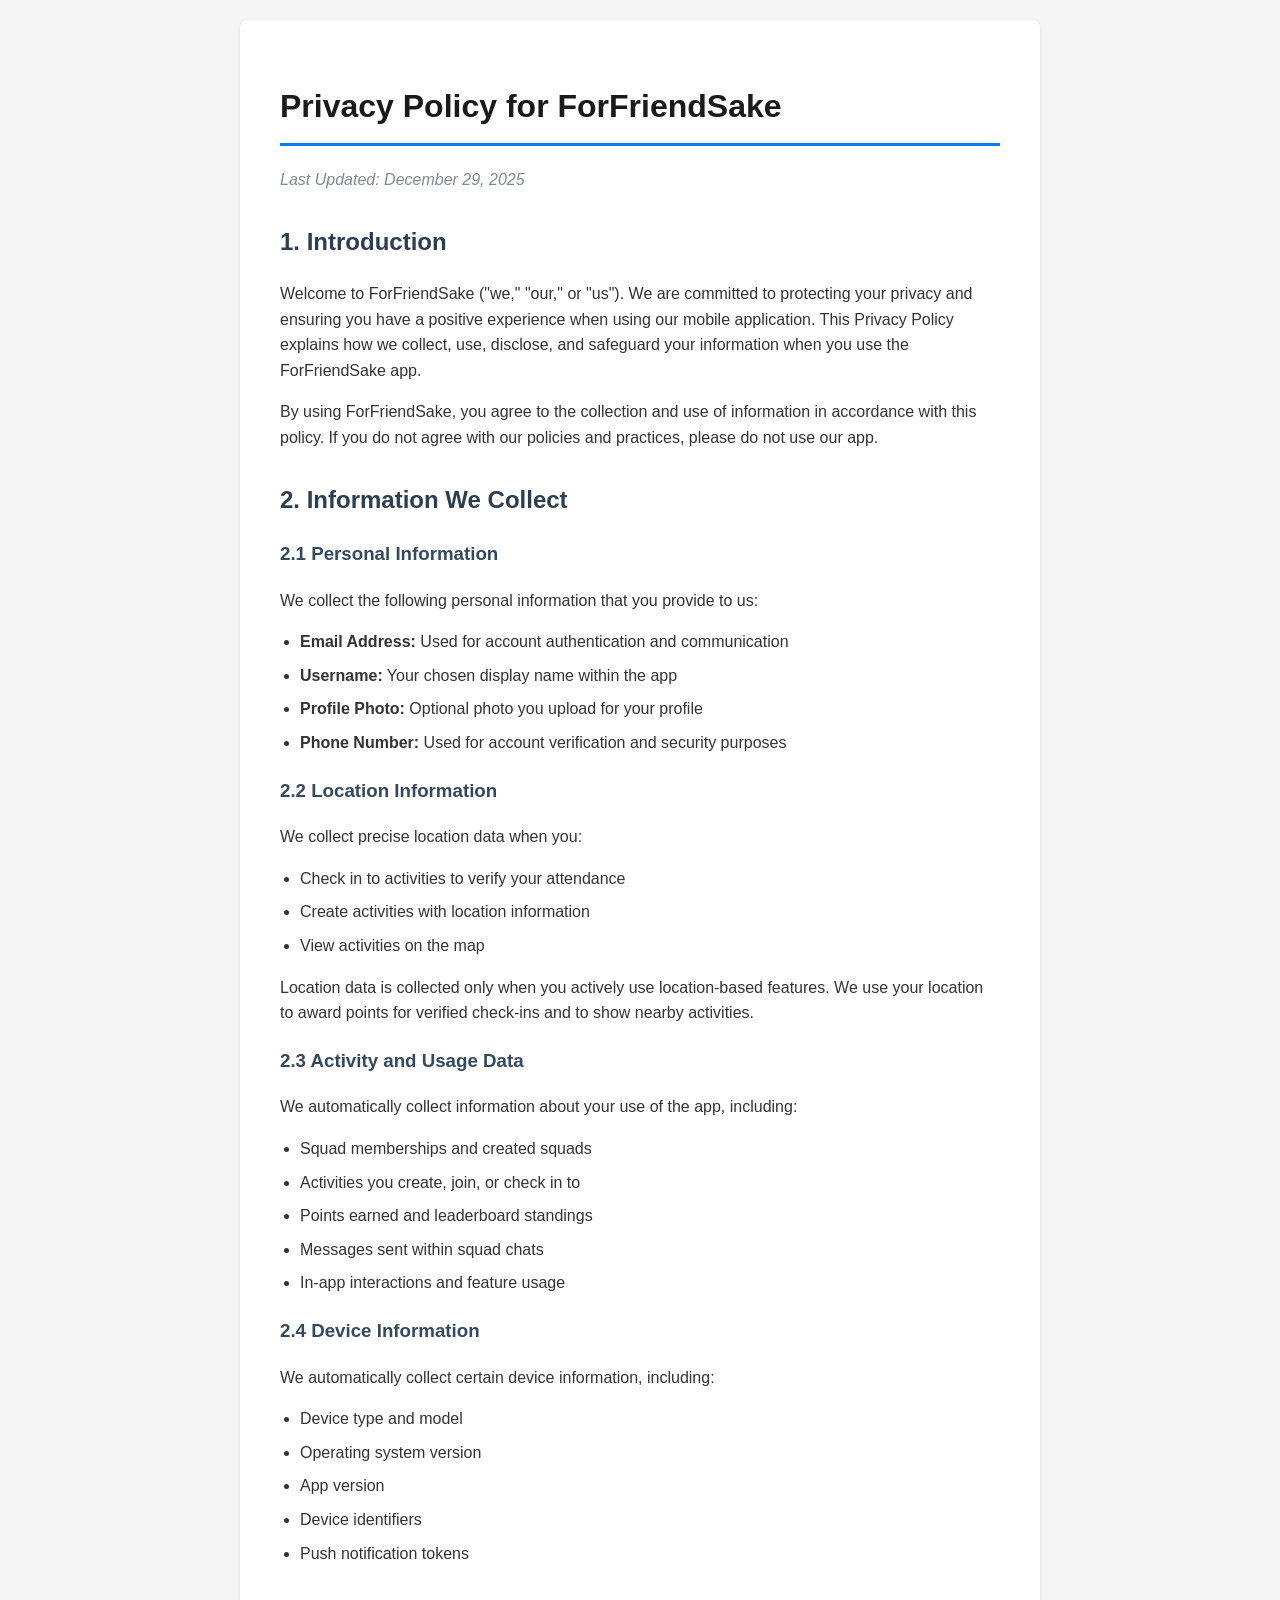
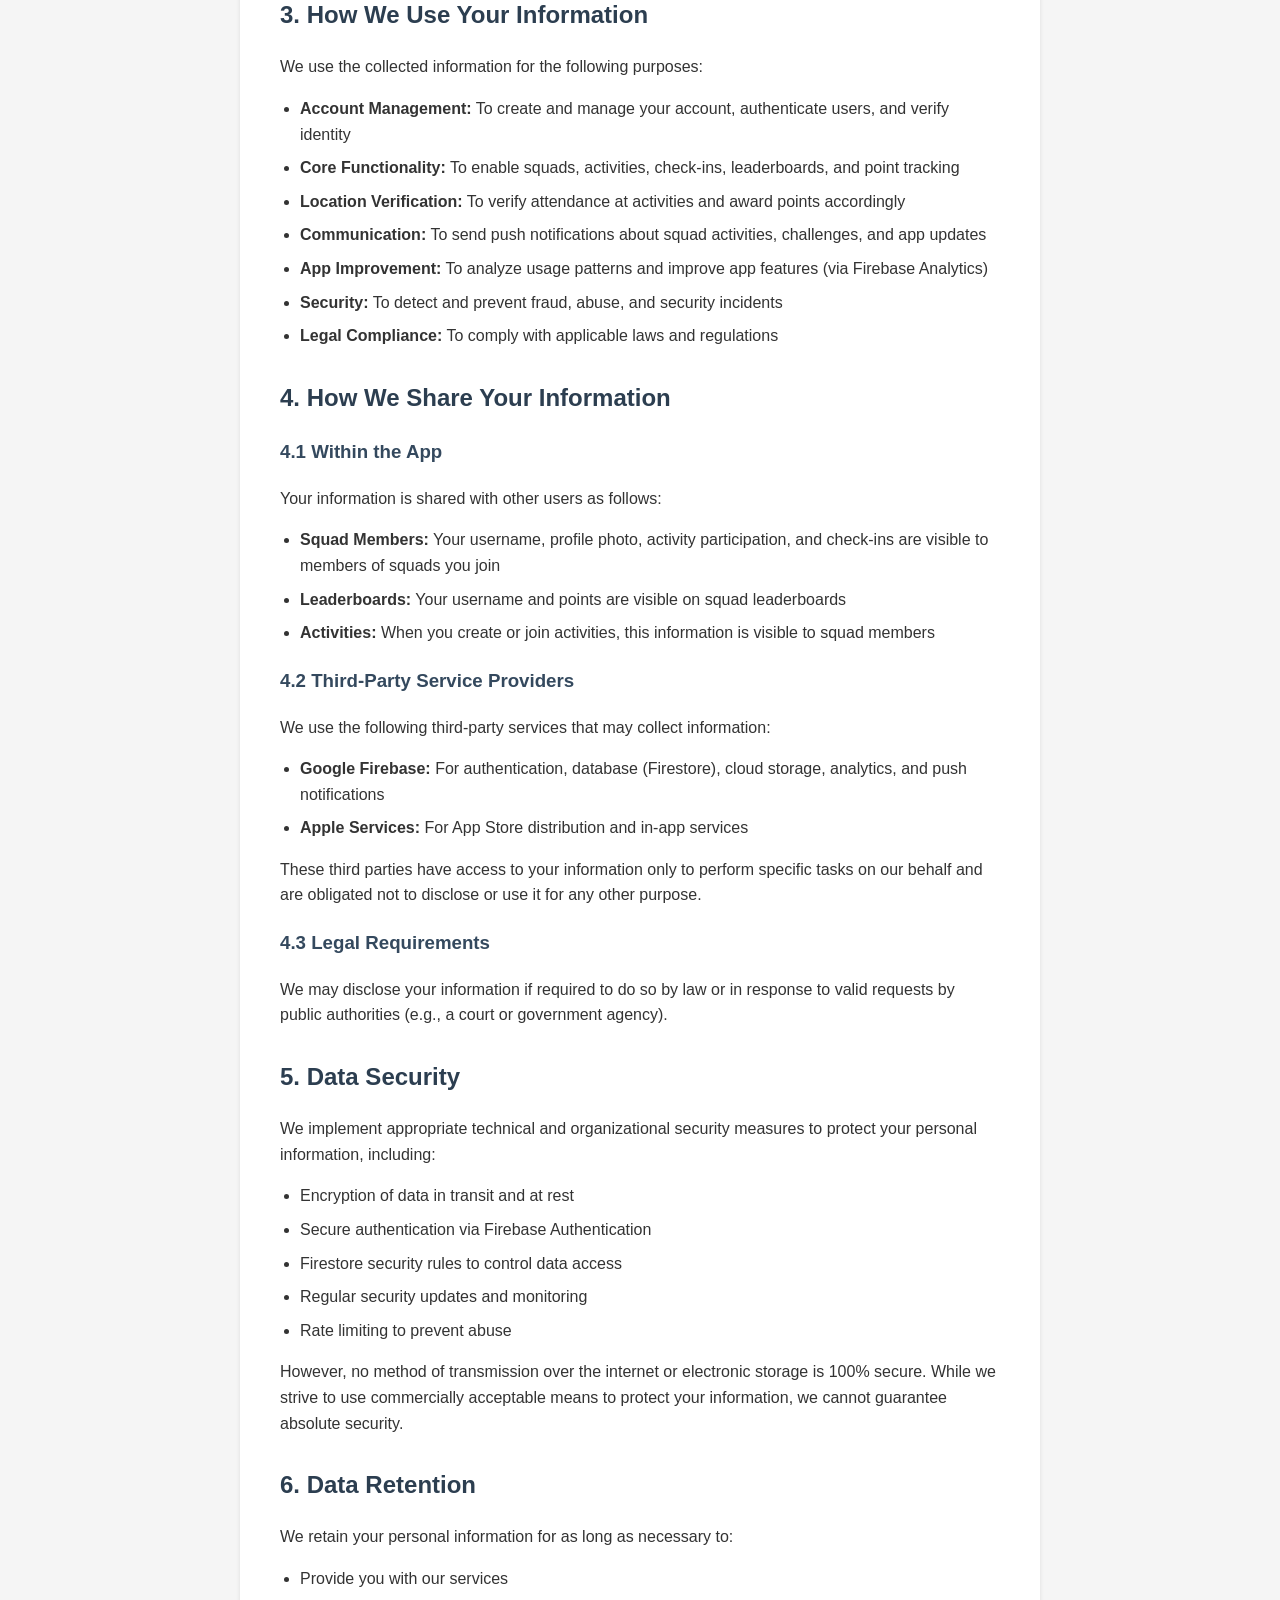
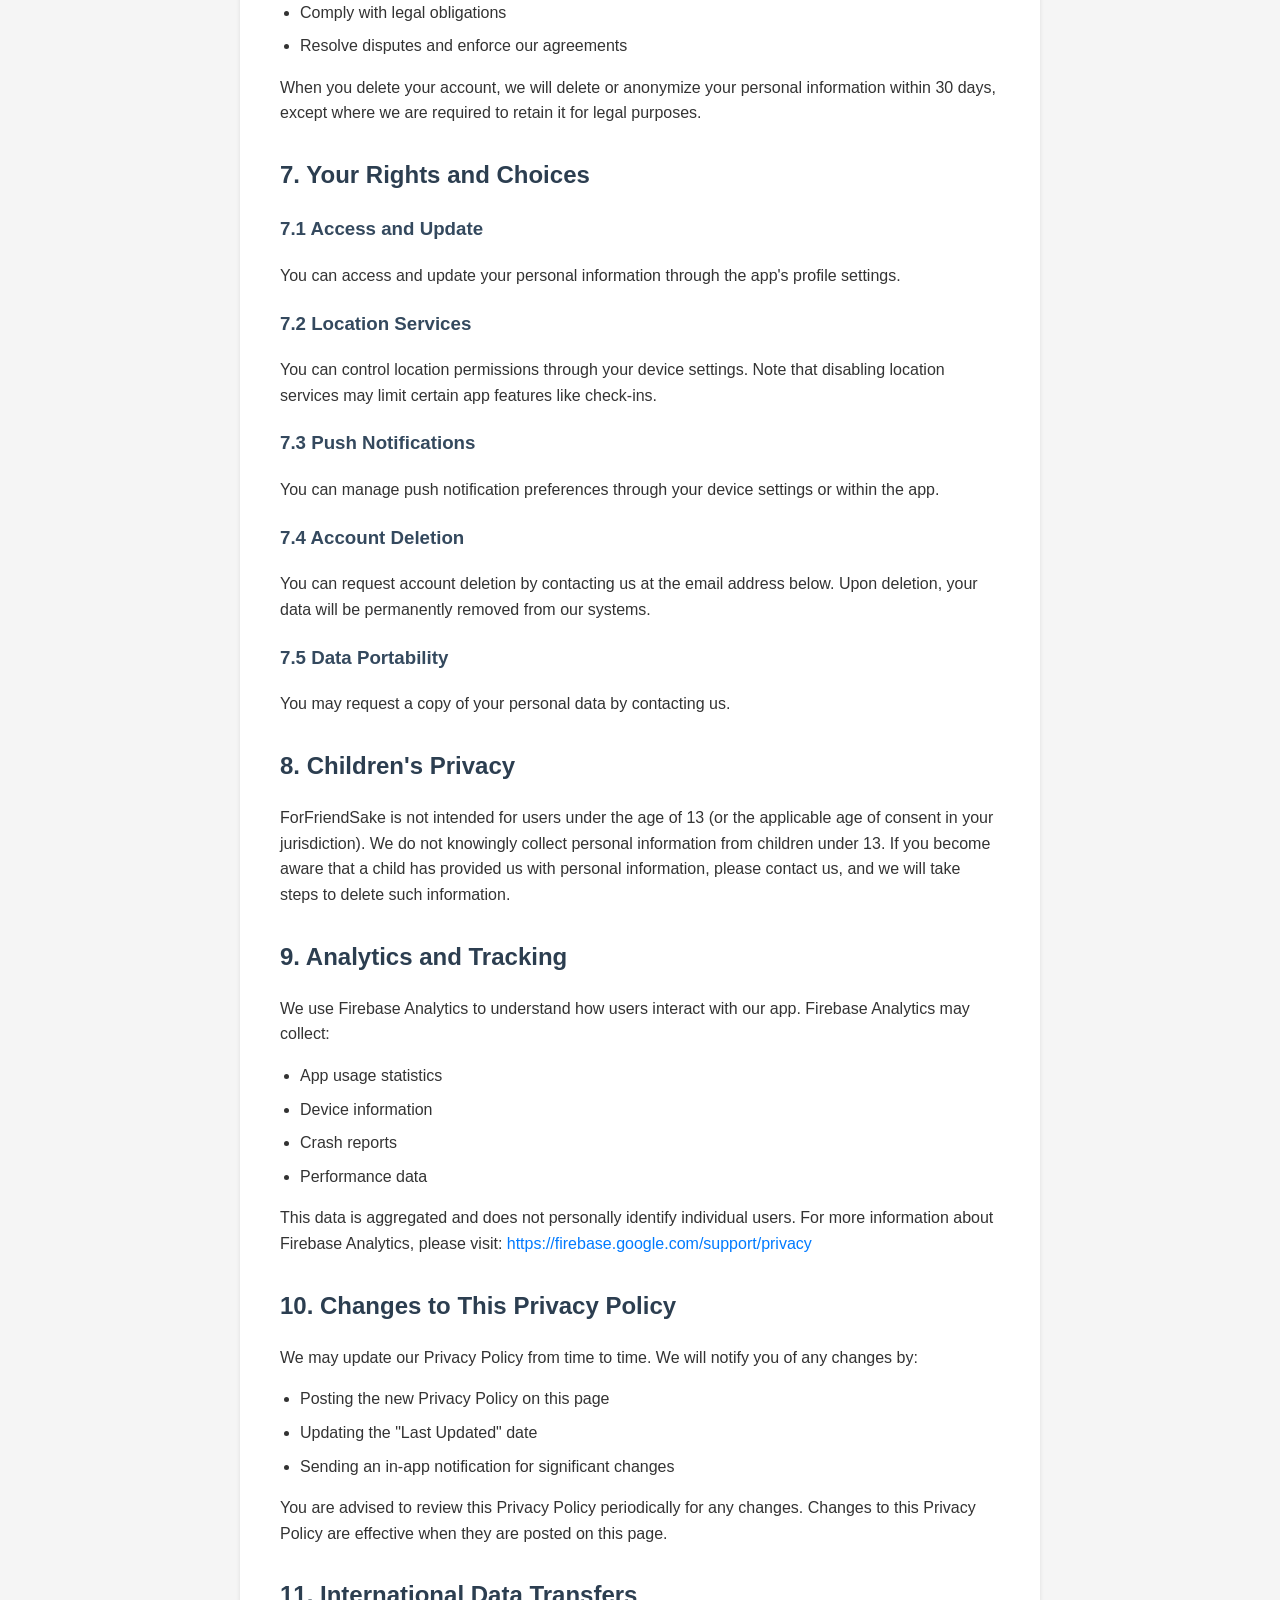
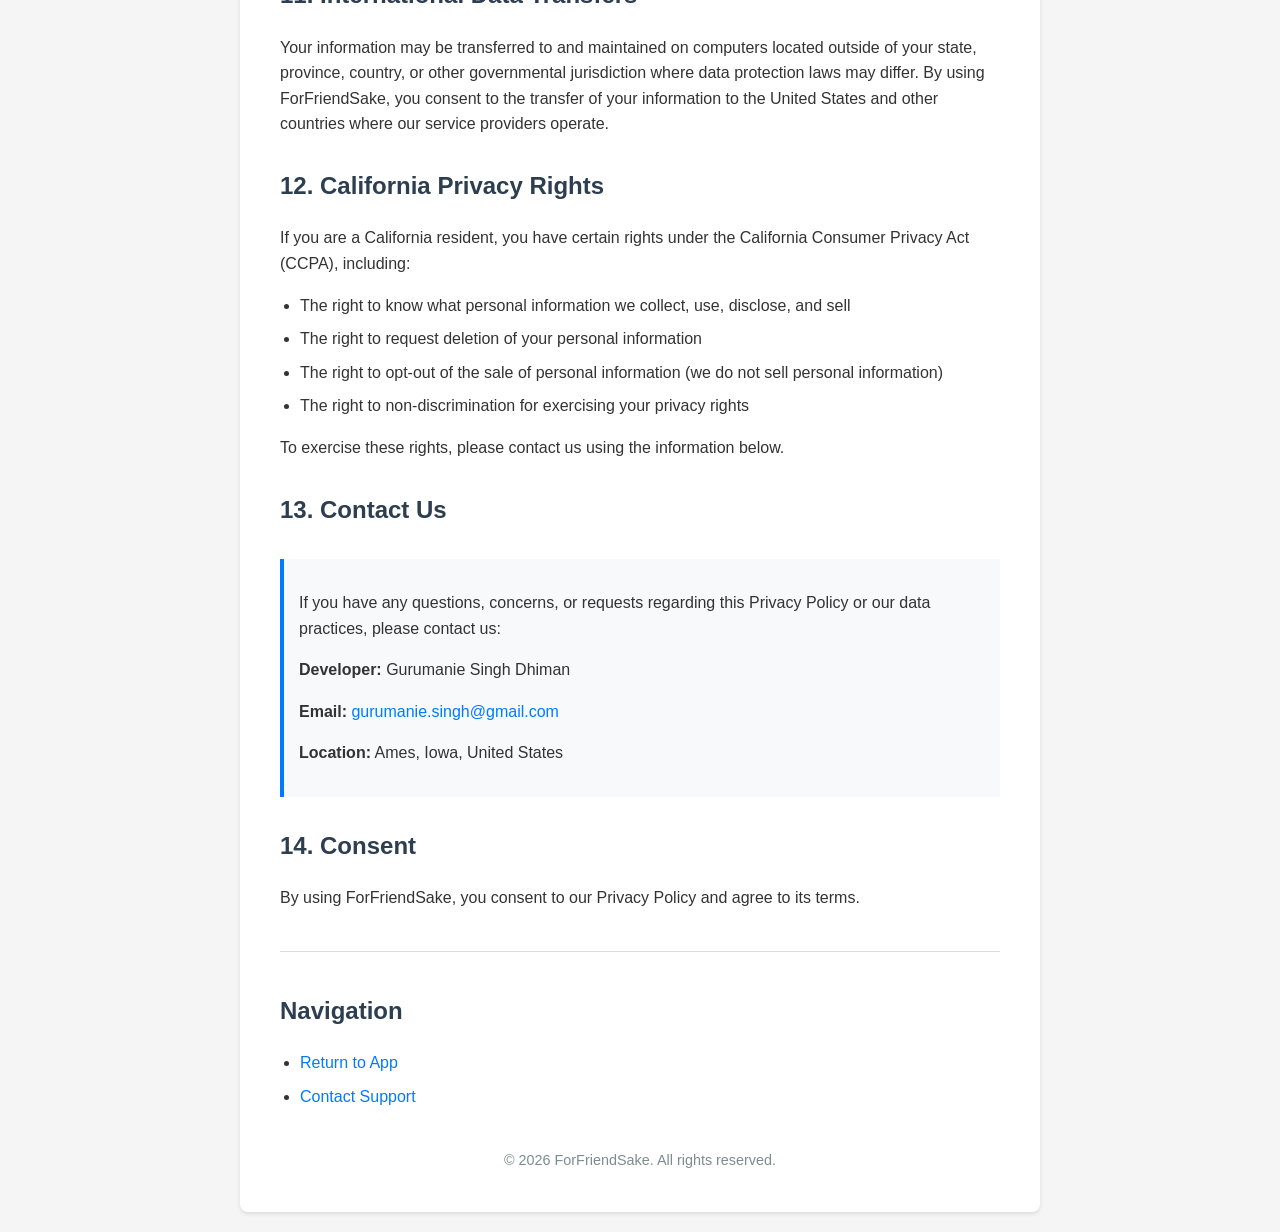
==== privacy/index.html @ 7acca120 "Add Privacy Policy page for ForFriendSake This file contains the complete Privacy Policy for the For" ====
<!DOCTYPE html>
<html lang="en">
<head>
    <meta charset="UTF-8">
    <meta name="viewport" content="width=device-width, initial-scale=1.0">
    <title>Privacy Policy - ForFriendSake</title>
    <style>
        body {
            font-family: -apple-system, BlinkMacSystemFont, 'Segoe UI', Roboto, Oxygen, Ubuntu, Cantarell, sans-serif;
            line-height: 1.6;
            color: #333;
            max-width: 800px;
            margin: 0 auto;
            padding: 20px;
            background-color: #f5f5f5;
        }
        .container {
            background-color: white;
            padding: 40px;
            border-radius: 8px;
            box-shadow: 0 2px 4px rgba(0,0,0,0.1);
        }
        h1 {
            color: #1a1a1a;
            border-bottom: 3px solid #007AFF;
            padding-bottom: 10px;
        }
        h2 {
            color: #2c3e50;
            margin-top: 30px;
        }
        h3 {
            color: #34495e;
            margin-top: 20px;
        }
        .last-updated {
            color: #7f8c8d;
            font-style: italic;
            margin-bottom: 30px;
        }
        ul {
            padding-left: 20px;
        }
        li {
            margin-bottom: 8px;
        }
        .contact-info {
            background-color: #f8f9fa;
            padding: 15px;
            border-left: 4px solid #007AFF;
            margin-top: 30px;
        }
        a {
            color: #007AFF;
            text-decoration: none;
        }
        a:hover {
            text-decoration: underline;
        }
    </style>
</head>
<body>
    <div class="container">
        <h1>Privacy Policy for ForFriendSake</h1>
        <p class="last-updated">Last Updated: December 29, 2025</p>

        <h2>1. Introduction</h2>
        <p>Welcome to ForFriendSake ("we," "our," or "us"). We are committed to protecting your privacy and ensuring you have a positive experience when using our mobile application. This Privacy Policy explains how we collect, use, disclose, and safeguard your information when you use the ForFriendSake app.</p>
        <p>By using ForFriendSake, you agree to the collection and use of information in accordance with this policy. If you do not agree with our policies and practices, please do not use our app.</p>

        <h2>2. Information We Collect</h2>
        
        <h3>2.1 Personal Information</h3>
        <p>We collect the following personal information that you provide to us:</p>
        <ul>
            <li><strong>Email Address:</strong> Used for account authentication and communication</li>
            <li><strong>Username:</strong> Your chosen display name within the app</li>
            <li><strong>Profile Photo:</strong> Optional photo you upload for your profile</li>
            <li><strong>Phone Number:</strong> Used for account verification and security purposes</li>
        </ul>

        <h3>2.2 Location Information</h3>
        <p>We collect precise location data when you:</p>
        <ul>
            <li>Check in to activities to verify your attendance</li>
            <li>Create activities with location information</li>
            <li>View activities on the map</li>
        </ul>
        <p>Location data is collected only when you actively use location-based features. We use your location to award points for verified check-ins and to show nearby activities.</p>

        <h3>2.3 Activity and Usage Data</h3>
        <p>We automatically collect information about your use of the app, including:</p>
        <ul>
            <li>Squad memberships and created squads</li>
            <li>Activities you create, join, or check in to</li>
            <li>Points earned and leaderboard standings</li>
            <li>Messages sent within squad chats</li>
            <li>In-app interactions and feature usage</li>
        </ul>

        <h3>2.4 Device Information</h3>
        <p>We automatically collect certain device information, including:</p>
        <ul>
            <li>Device type and model</li>
            <li>Operating system version</li>
            <li>App version</li>
            <li>Device identifiers</li>
            <li>Push notification tokens</li>
        </ul>

        <h2>3. How We Use Your Information</h2>
        <p>We use the collected information for the following purposes:</p>
        <ul>
            <li><strong>Account Management:</strong> To create and manage your account, authenticate users, and verify identity</li>
            <li><strong>Core Functionality:</strong> To enable squads, activities, check-ins, leaderboards, and point tracking</li>
            <li><strong>Location Verification:</strong> To verify attendance at activities and award points accordingly</li>
            <li><strong>Communication:</strong> To send push notifications about squad activities, challenges, and app updates</li>
            <li><strong>App Improvement:</strong> To analyze usage patterns and improve app features (via Firebase Analytics)</li>
            <li><strong>Security:</strong> To detect and prevent fraud, abuse, and security incidents</li>
            <li><strong>Legal Compliance:</strong> To comply with applicable laws and regulations</li>
        </ul>

        <h2>4. How We Share Your Information</h2>
        
        <h3>4.1 Within the App</h3>
        <p>Your information is shared with other users as follows:</p>
        <ul>
            <li><strong>Squad Members:</strong> Your username, profile photo, activity participation, and check-ins are visible to members of squads you join</li>
            <li><strong>Leaderboards:</strong> Your username and points are visible on squad leaderboards</li>
            <li><strong>Activities:</strong> When you create or join activities, this information is visible to squad members</li>
        </ul>

        <h3>4.2 Third-Party Service Providers</h3>
        <p>We use the following third-party services that may collect information:</p>
        <ul>
            <li><strong>Google Firebase:</strong> For authentication, database (Firestore), cloud storage, analytics, and push notifications</li>
            <li><strong>Apple Services:</strong> For App Store distribution and in-app services</li>
        </ul>
        <p>These third parties have access to your information only to perform specific tasks on our behalf and are obligated not to disclose or use it for any other purpose.</p>

        <h3>4.3 Legal Requirements</h3>
        <p>We may disclose your information if required to do so by law or in response to valid requests by public authorities (e.g., a court or government agency).</p>

        <h2>5. Data Security</h2>
        <p>We implement appropriate technical and organizational security measures to protect your personal information, including:</p>
        <ul>
            <li>Encryption of data in transit and at rest</li>
            <li>Secure authentication via Firebase Authentication</li>
            <li>Firestore security rules to control data access</li>
            <li>Regular security updates and monitoring</li>
            <li>Rate limiting to prevent abuse</li>
        </ul>
        <p>However, no method of transmission over the internet or electronic storage is 100% secure. While we strive to use commercially acceptable means to protect your information, we cannot guarantee absolute security.</p>

        <h2>6. Data Retention</h2>
        <p>We retain your personal information for as long as necessary to:</p>
        <ul>
            <li>Provide you with our services</li>
            <li>Comply with legal obligations</li>
            <li>Resolve disputes and enforce our agreements</li>
        </ul>
        <p>When you delete your account, we will delete or anonymize your personal information within 30 days, except where we are required to retain it for legal purposes.</p>

        <h2>7. Your Rights and Choices</h2>
        
        <h3>7.1 Access and Update</h3>
        <p>You can access and update your personal information through the app's profile settings.</p>

        <h3>7.2 Location Services</h3>
        <p>You can control location permissions through your device settings. Note that disabling location services may limit certain app features like check-ins.</p>

        <h3>7.3 Push Notifications</h3>
        <p>You can manage push notification preferences through your device settings or within the app.</p>

        <h3>7.4 Account Deletion</h3>
        <p>You can request account deletion by contacting us at the email address below. Upon deletion, your data will be permanently removed from our systems.</p>

        <h3>7.5 Data Portability</h3>
        <p>You may request a copy of your personal data by contacting us.</p>

        <h2>8. Children's Privacy</h2>
        <p>ForFriendSake is not intended for users under the age of 13 (or the applicable age of consent in your jurisdiction). We do not knowingly collect personal information from children under 13. If you become aware that a child has provided us with personal information, please contact us, and we will take steps to delete such information.</p>

        <h2>9. Analytics and Tracking</h2>
        <p>We use Firebase Analytics to understand how users interact with our app. Firebase Analytics may collect:</p>
        <ul>
            <li>App usage statistics</li>
            <li>Device information</li>
            <li>Crash reports</li>
            <li>Performance data</li>
        </ul>
        <p>This data is aggregated and does not personally identify individual users. For more information about Firebase Analytics, please visit: <a href="https://firebase.google.com/support/privacy" target="_blank">https://firebase.google.com/support/privacy</a></p>

        <h2>10. Changes to This Privacy Policy</h2>
        <p>We may update our Privacy Policy from time to time. We will notify you of any changes by:</p>
        <ul>
            <li>Posting the new Privacy Policy on this page</li>
            <li>Updating the "Last Updated" date</li>
            <li>Sending an in-app notification for significant changes</li>
        </ul>
        <p>You are advised to review this Privacy Policy periodically for any changes. Changes to this Privacy Policy are effective when they are posted on this page.</p>

        <h2>11. International Data Transfers</h2>
        <p>Your information may be transferred to and maintained on computers located outside of your state, province, country, or other governmental jurisdiction where data protection laws may differ. By using ForFriendSake, you consent to the transfer of your information to the United States and other countries where our service providers operate.</p>

        <h2>12. California Privacy Rights</h2>
        <p>If you are a California resident, you have certain rights under the California Consumer Privacy Act (CCPA), including:</p>
        <ul>
            <li>The right to know what personal information we collect, use, disclose, and sell</li>
            <li>The right to request deletion of your personal information</li>
            <li>The right to opt-out of the sale of personal information (we do not sell personal information)</li>
            <li>The right to non-discrimination for exercising your privacy rights</li>
        </ul>
        <p>To exercise these rights, please contact us using the information below.</p>

        <h2>13. Contact Us</h2>
        <div class="contact-info">
            <p>If you have any questions, concerns, or requests regarding this Privacy Policy or our data practices, please contact us:</p>
            <p><strong>Developer:</strong> Gurumanie Singh Dhiman</p>
            <p><strong>Email:</strong> <a href="mailto:gurumanie.singh@gmail.com">gurumanie.singh@gmail.com</a></p>
            <p><strong>Location:</strong> Ames, Iowa, United States</p>
        </div>

        <h2>14. Consent</h2>
        <p>By using ForFriendSake, you consent to our Privacy Policy and agree to its terms.</p>

        <hr style="margin: 40px 0; border: none; border-top: 1px solid #ddd;">
        
        <h2>Navigation</h2>
        <ul>
            <li><a href="https://gurumanie-singh.github.io/ForFriendSake-App/">Return to App</a></li>
            <li><a href="https://gurumanie-singh.github.io/ForFriendSake-Support/">Contact Support</a></li>
        </ul>
        
        <div style="margin-top: 40px; text-align: center; color: #7f8c8d; font-size: 0.9rem;">
            © 2026 ForFriendSake. All rights reserved.
        </div>
    </div>
</body>
</html>
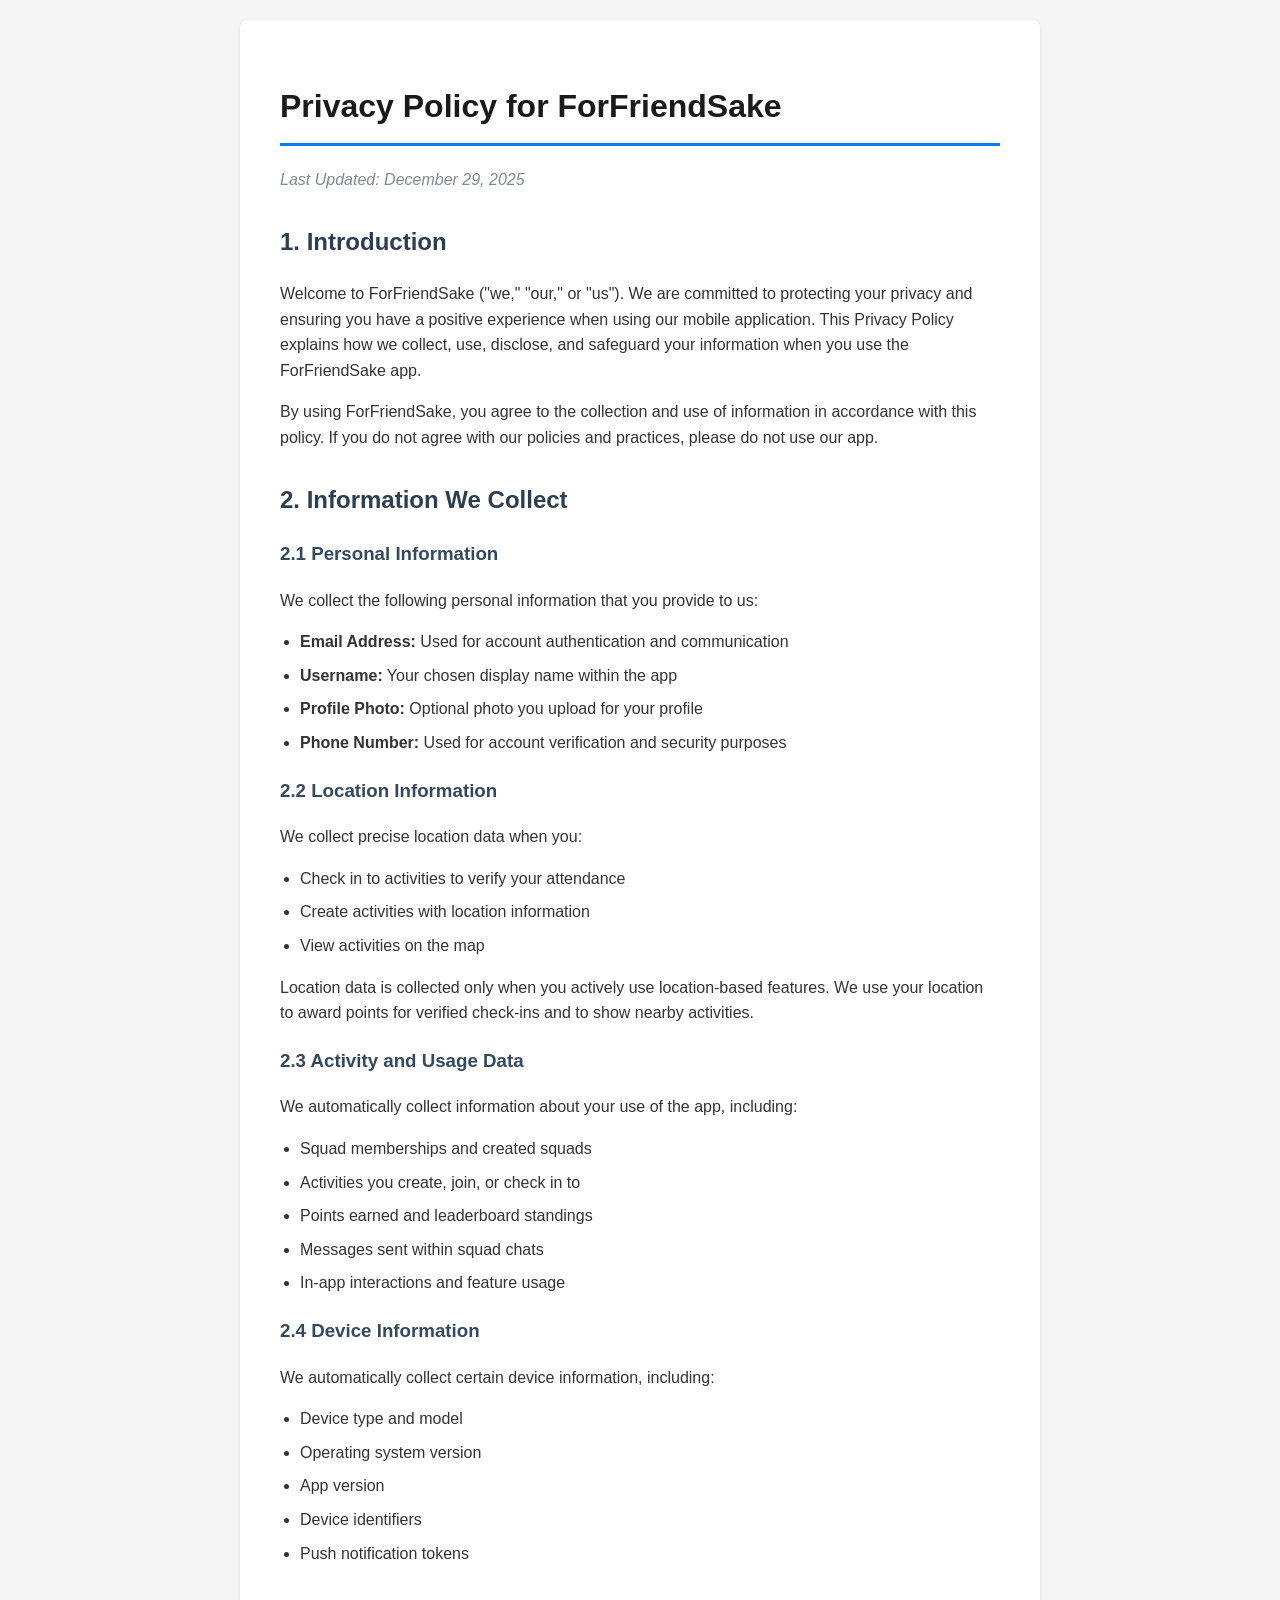
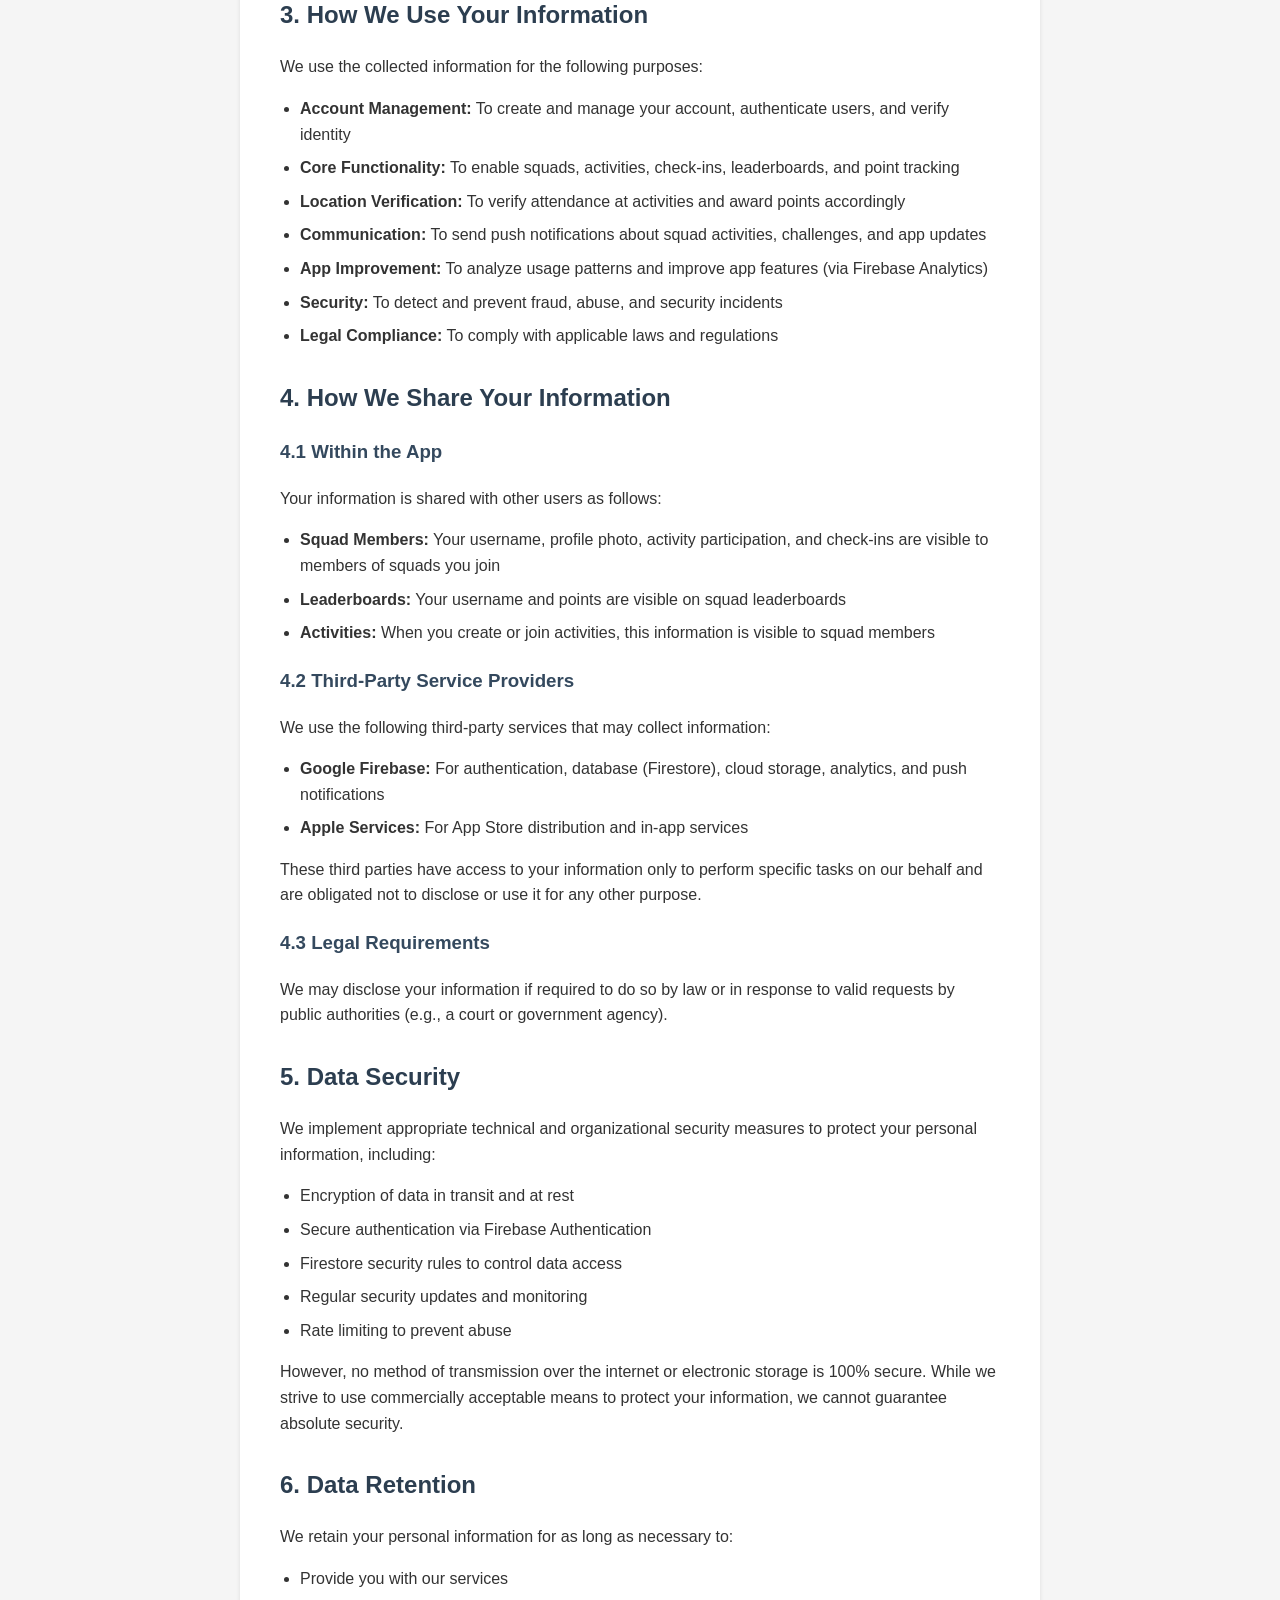
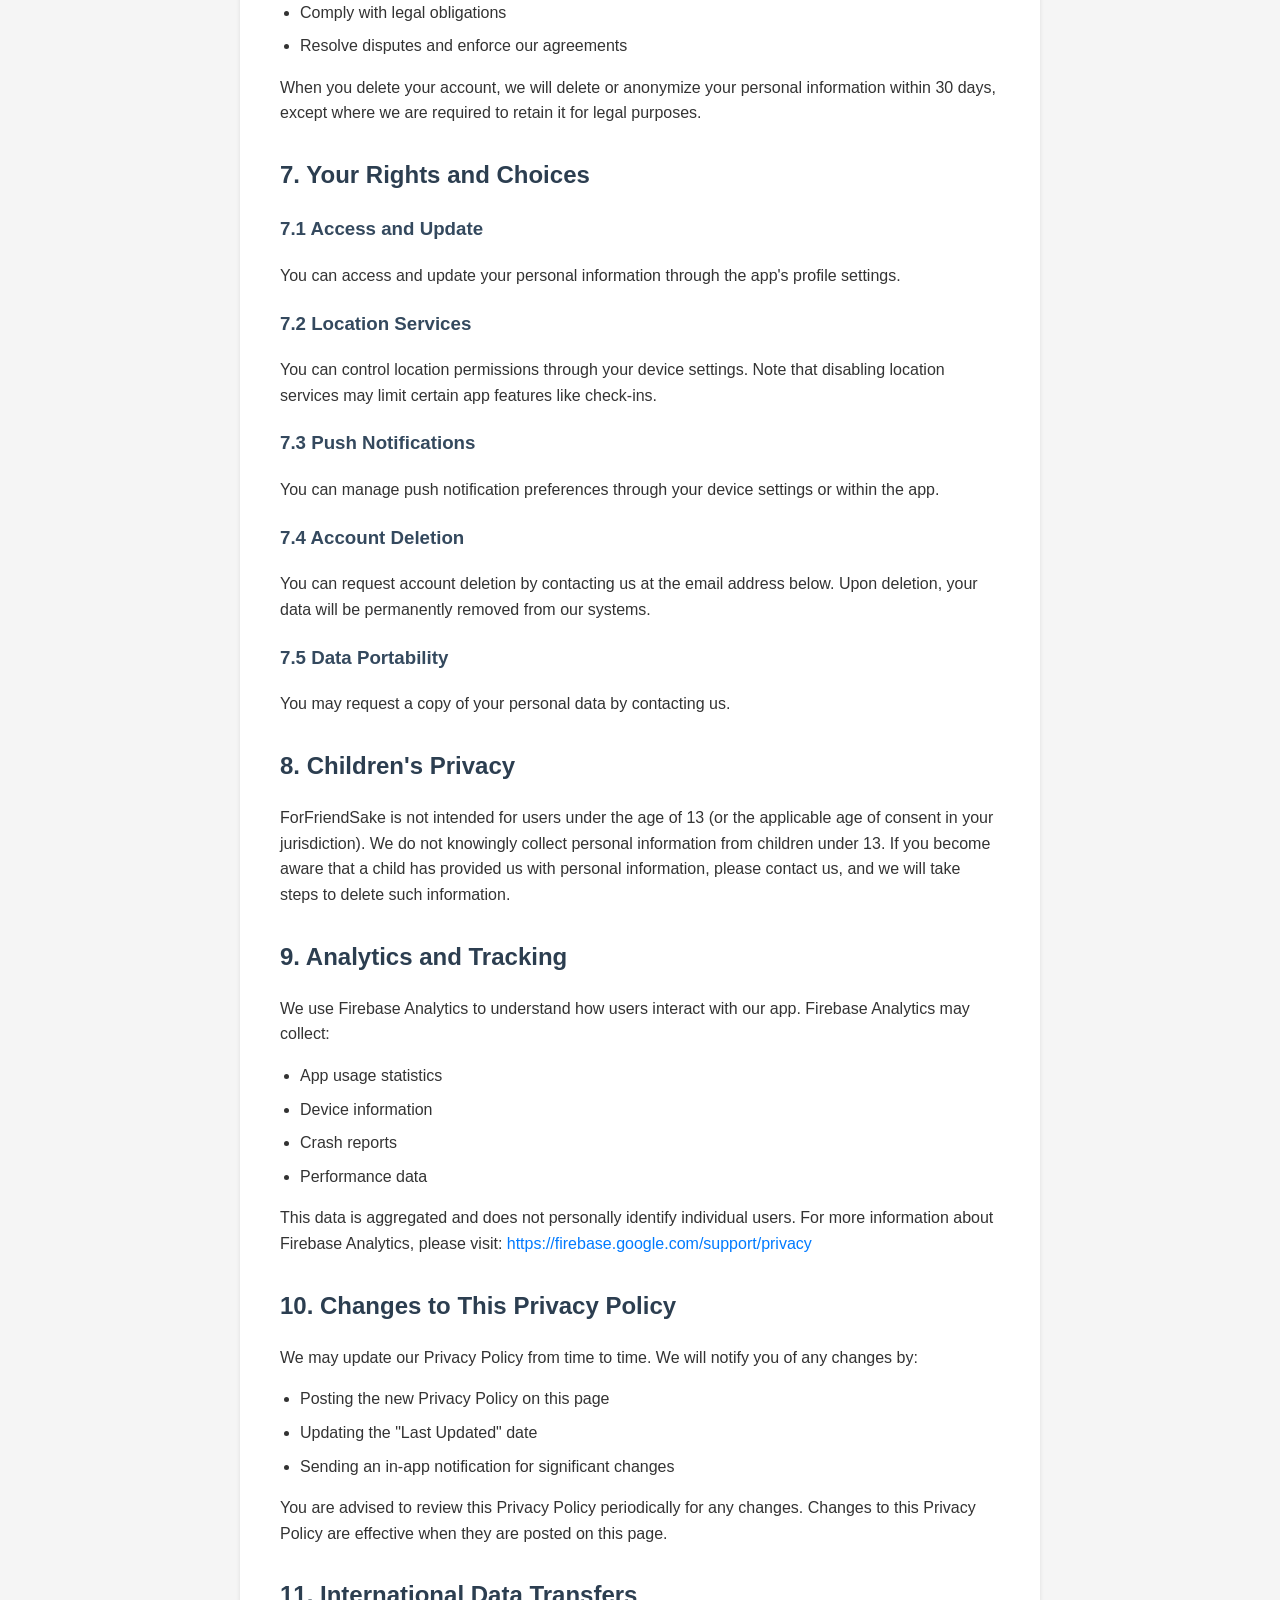
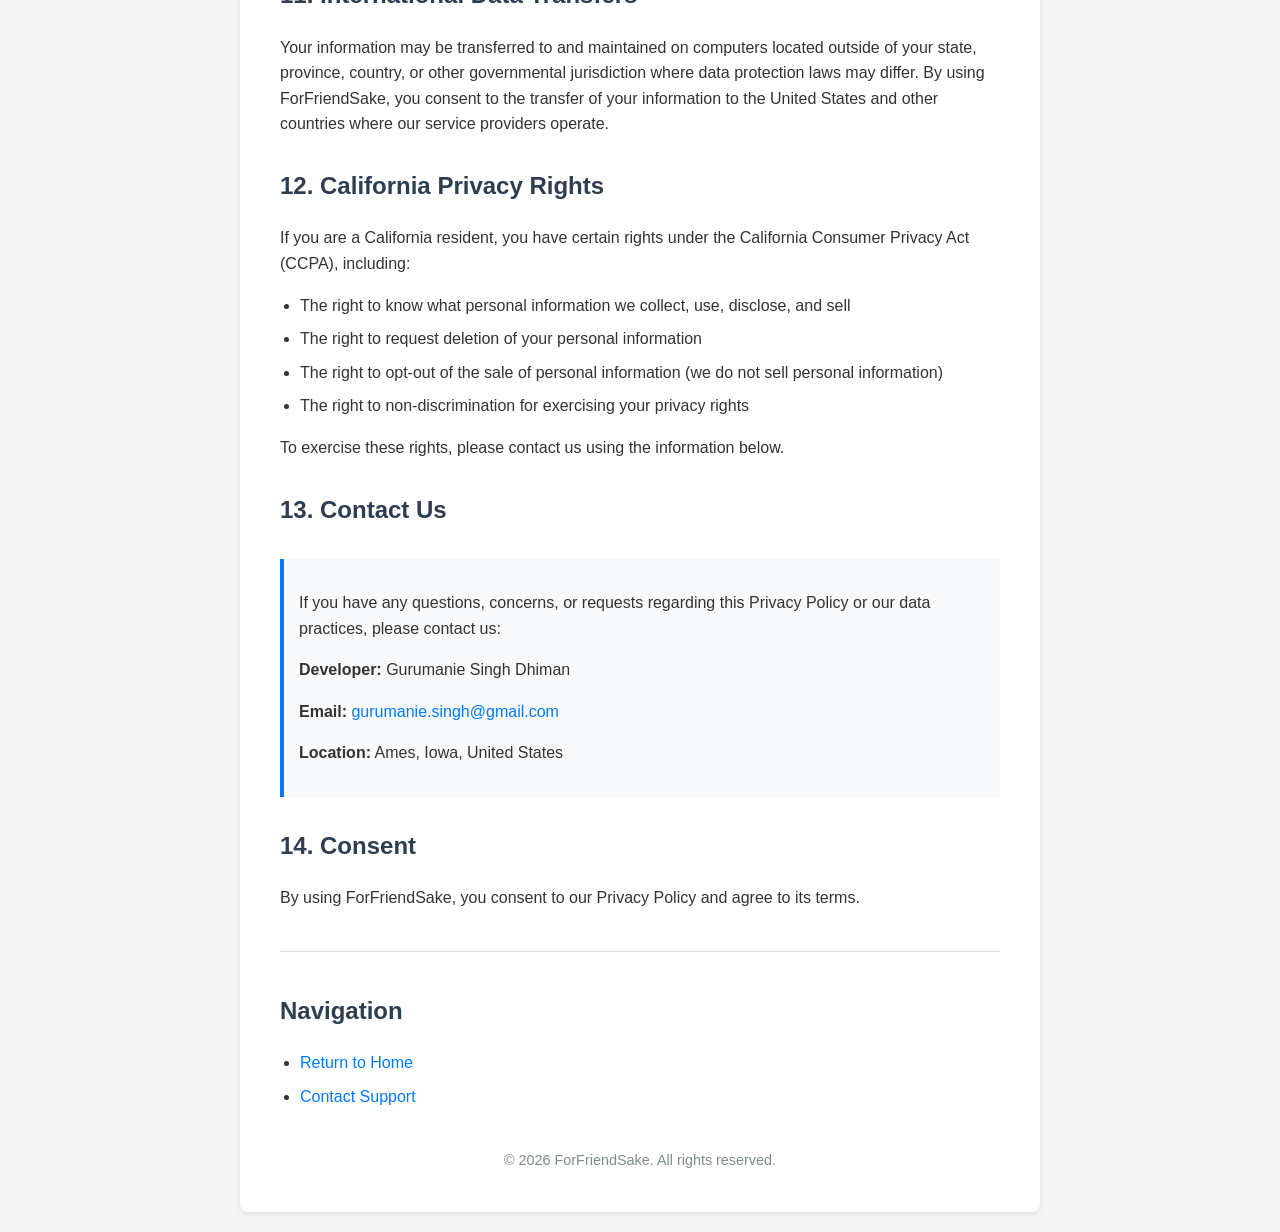
==== commit 4a09acdd: "Update navigation links in privacy/index.html" ====
--- a/privacy/index.html
+++ b/privacy/index.html
@@ -228,8 +228,8 @@
         
         <h2>Navigation</h2>
         <ul>
-            <li><a href="https://gurumanie-singh.github.io/ForFriendSake-App/">Return to App</a></li>
-            <li><a href="https://gurumanie-singh.github.io/ForFriendSake-Support/">Contact Support</a></li>
+            <li><a href="https://forfriendsake.com/">Return to Home</a></li>
+            <li><a href="https://forfriendsake.com/support/">Contact Support</a></li>
         </ul>
         
         <div style="margin-top: 40px; text-align: center; color: #7f8c8d; font-size: 0.9rem;">
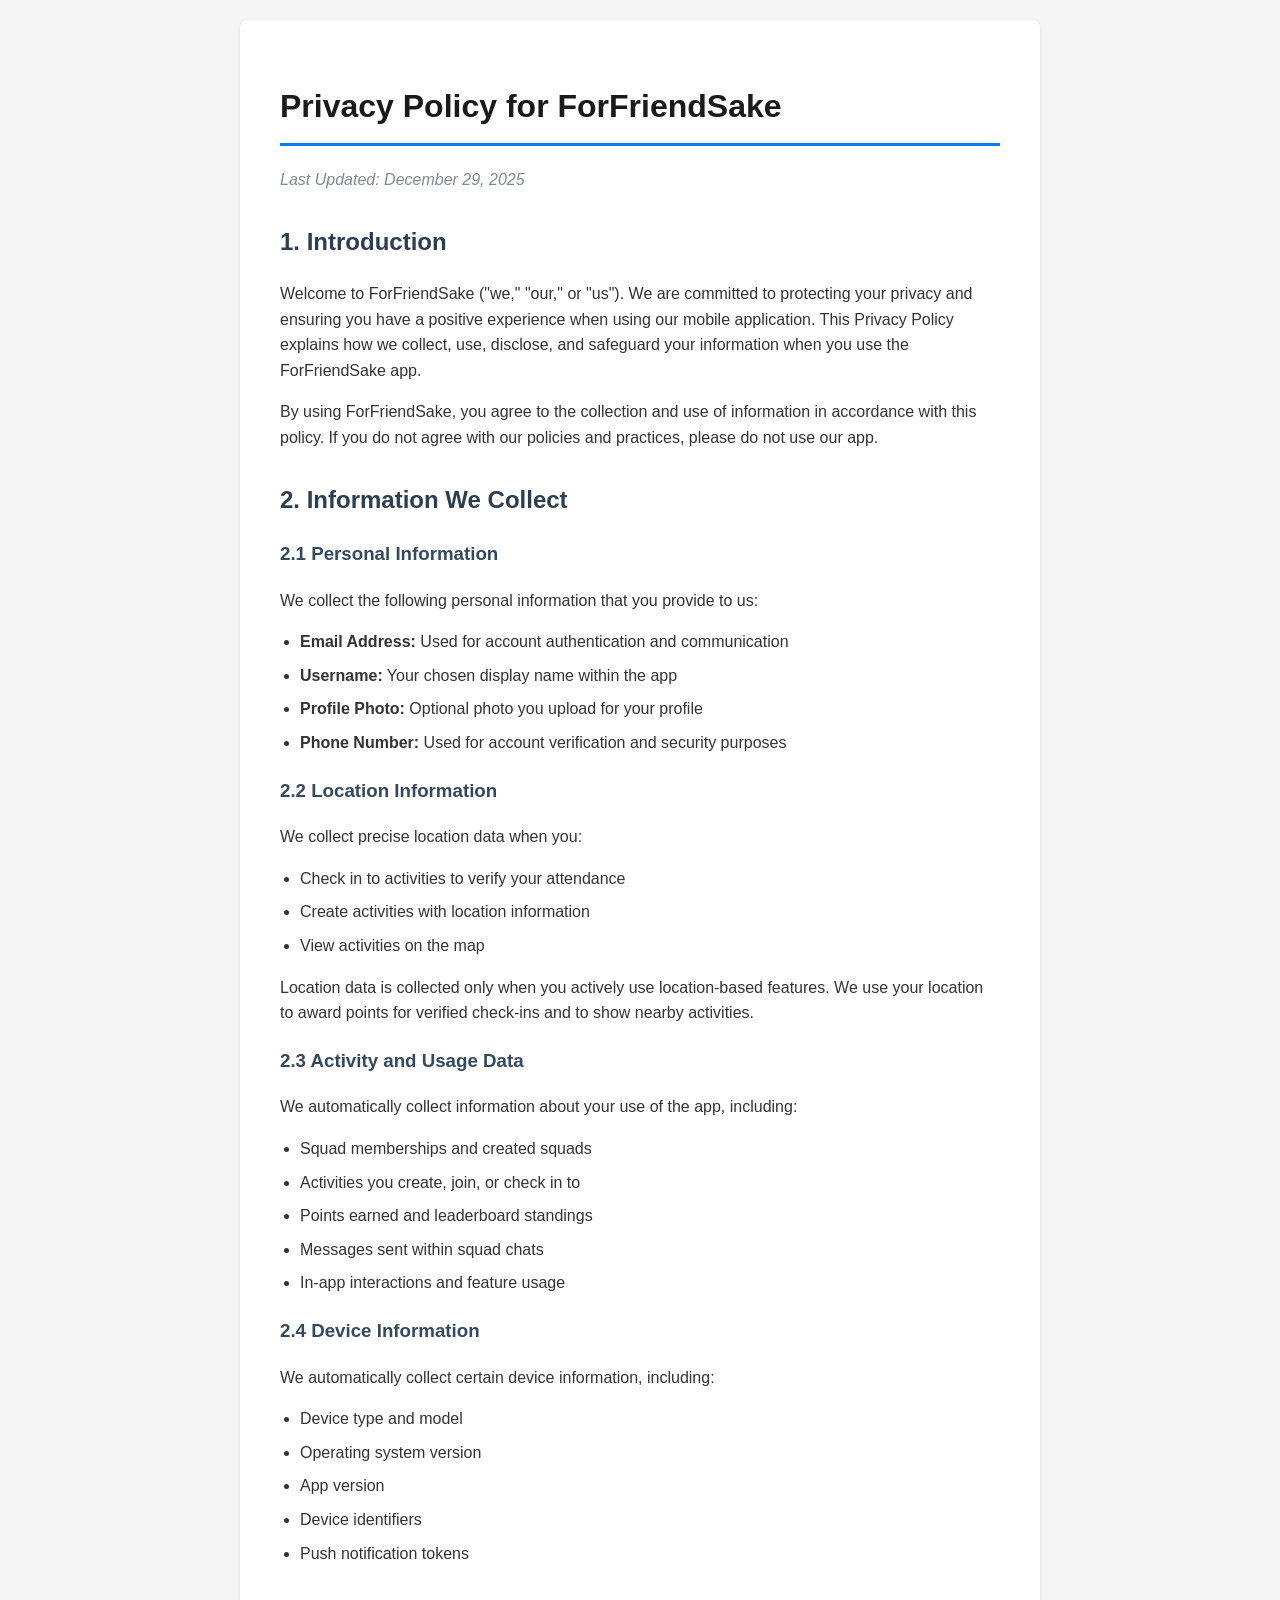
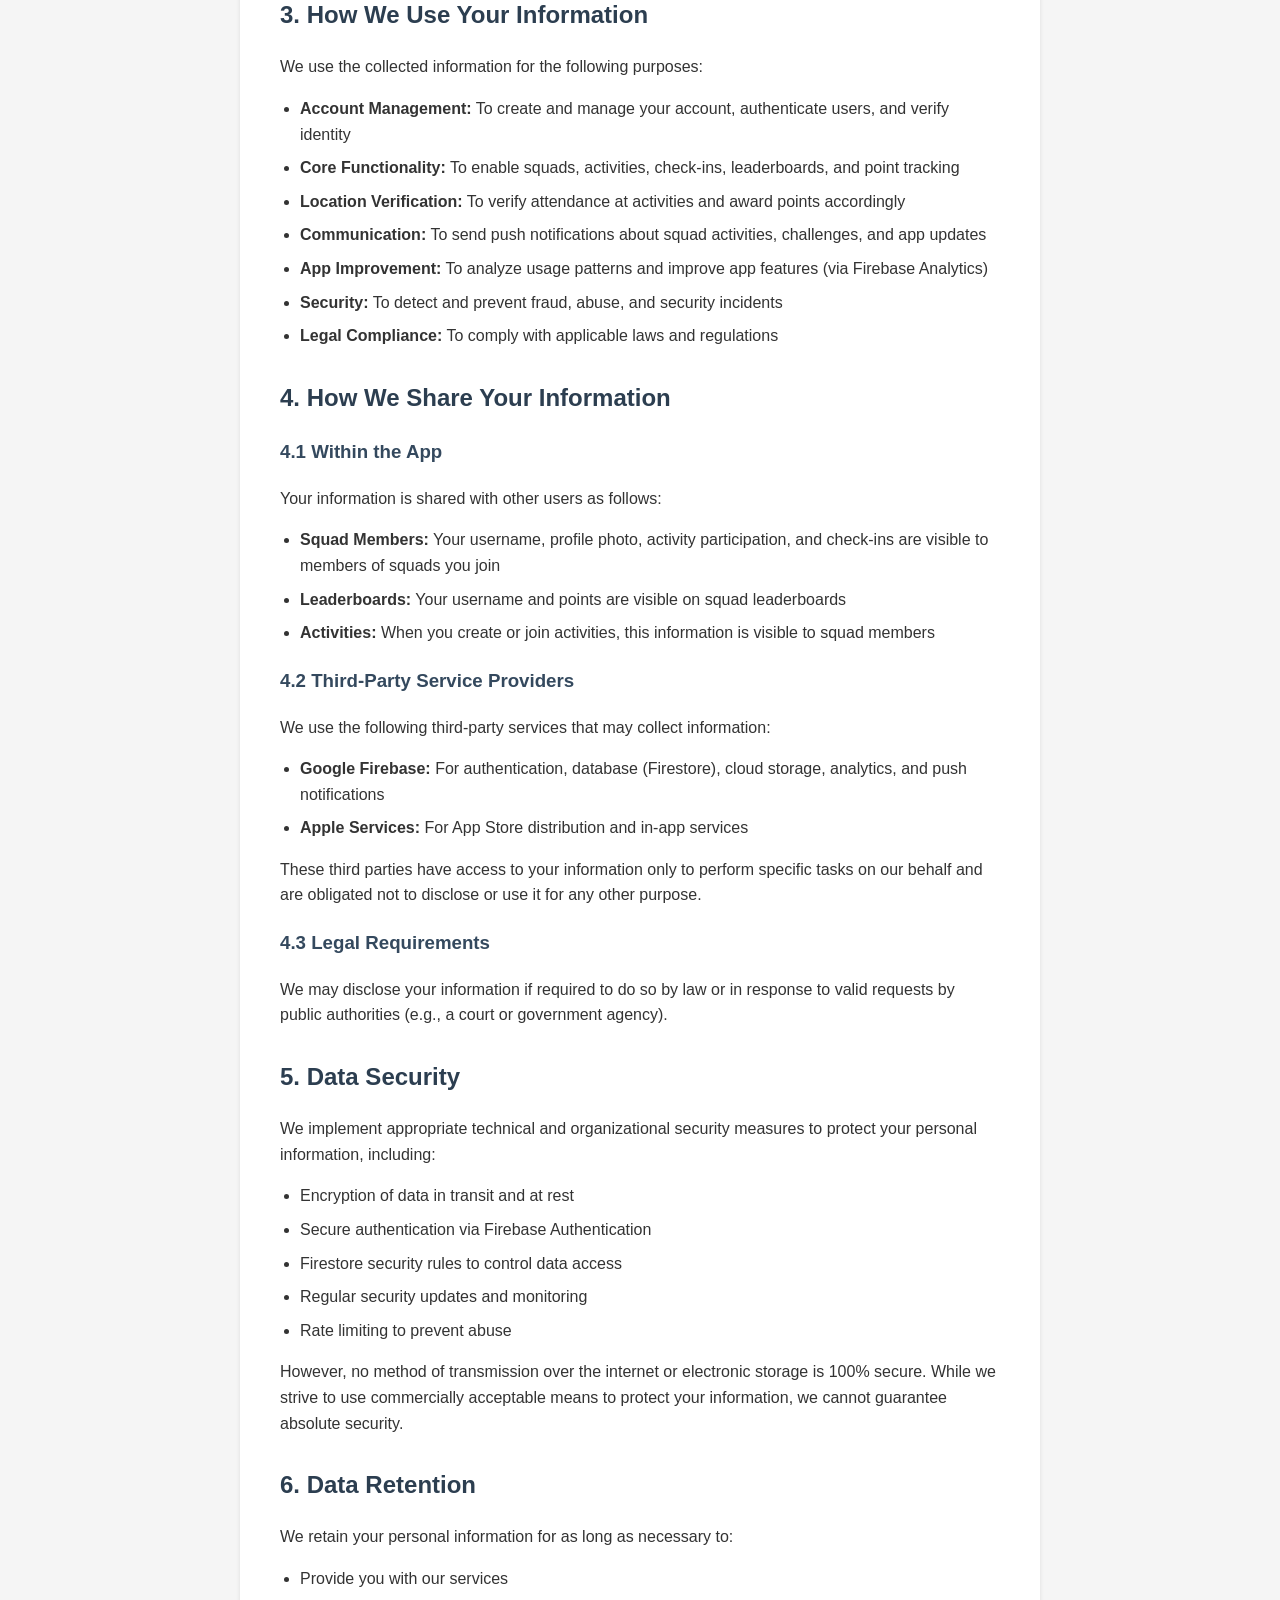
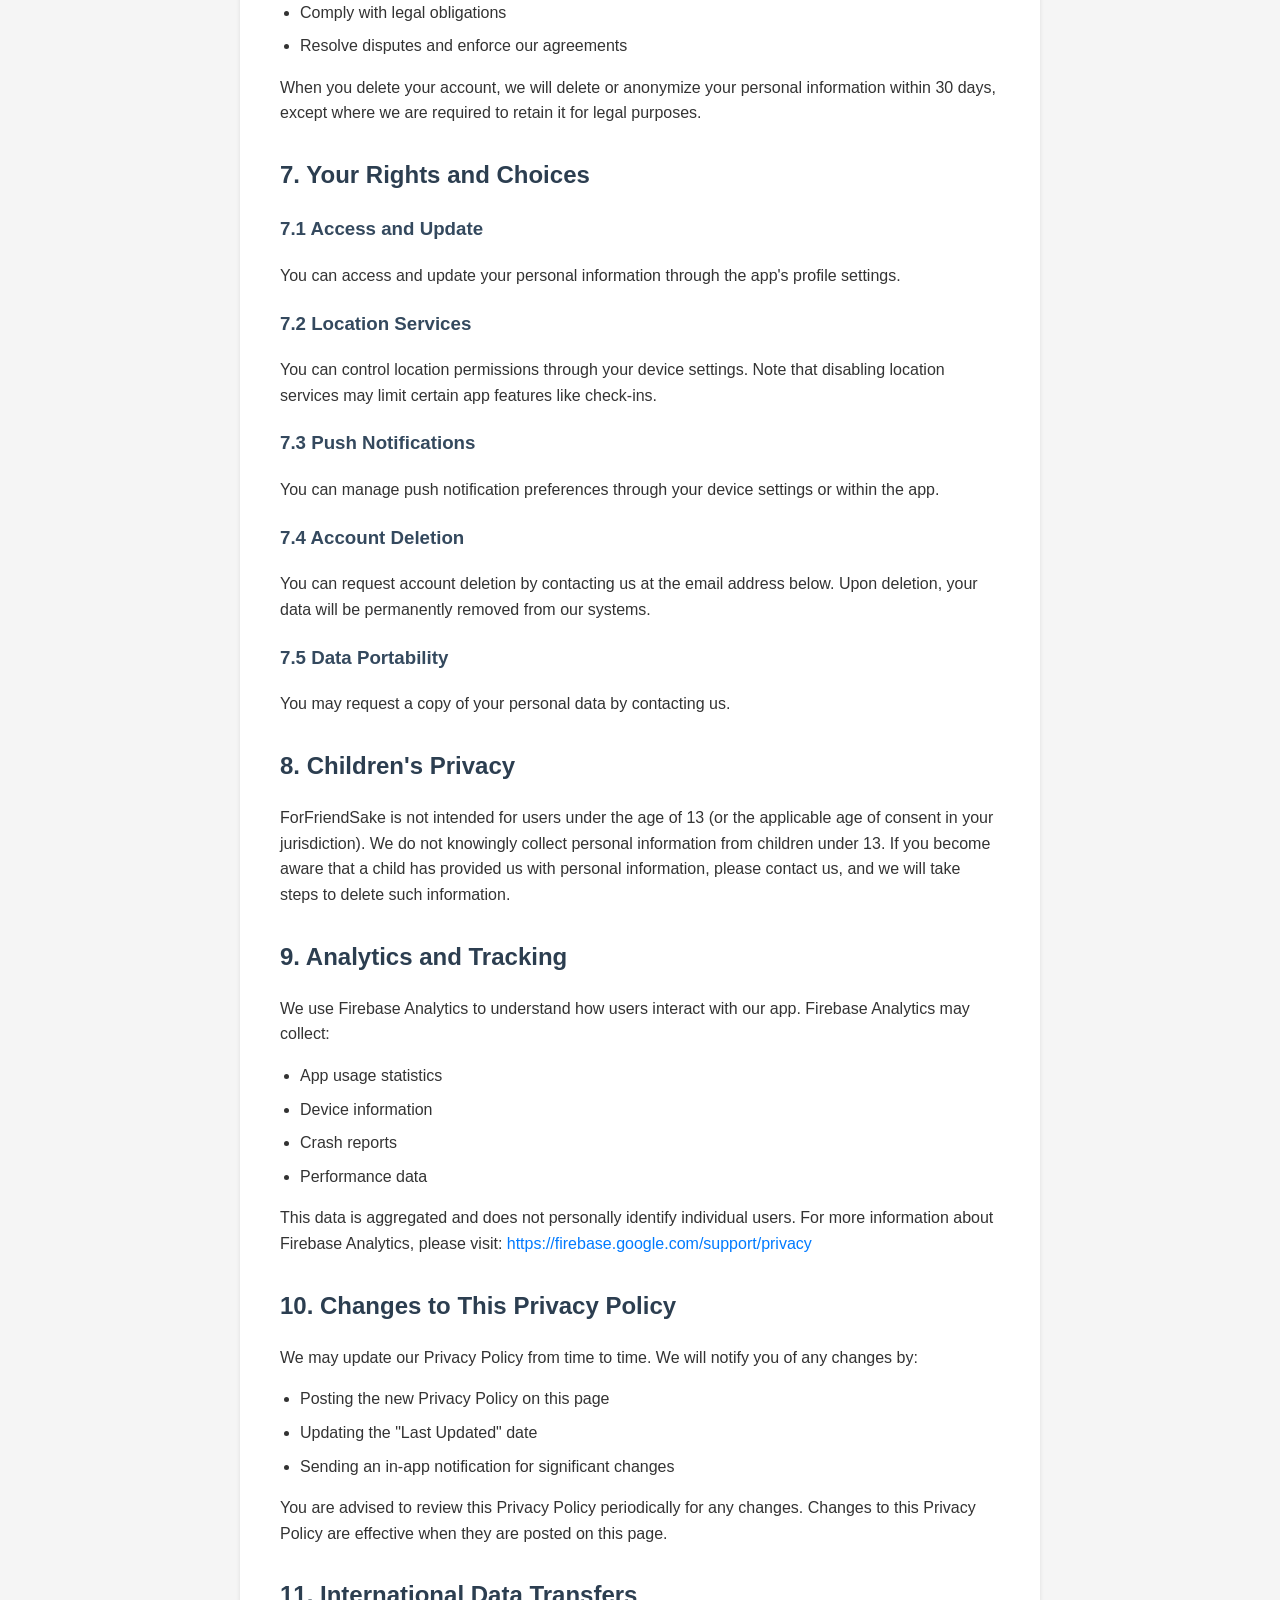
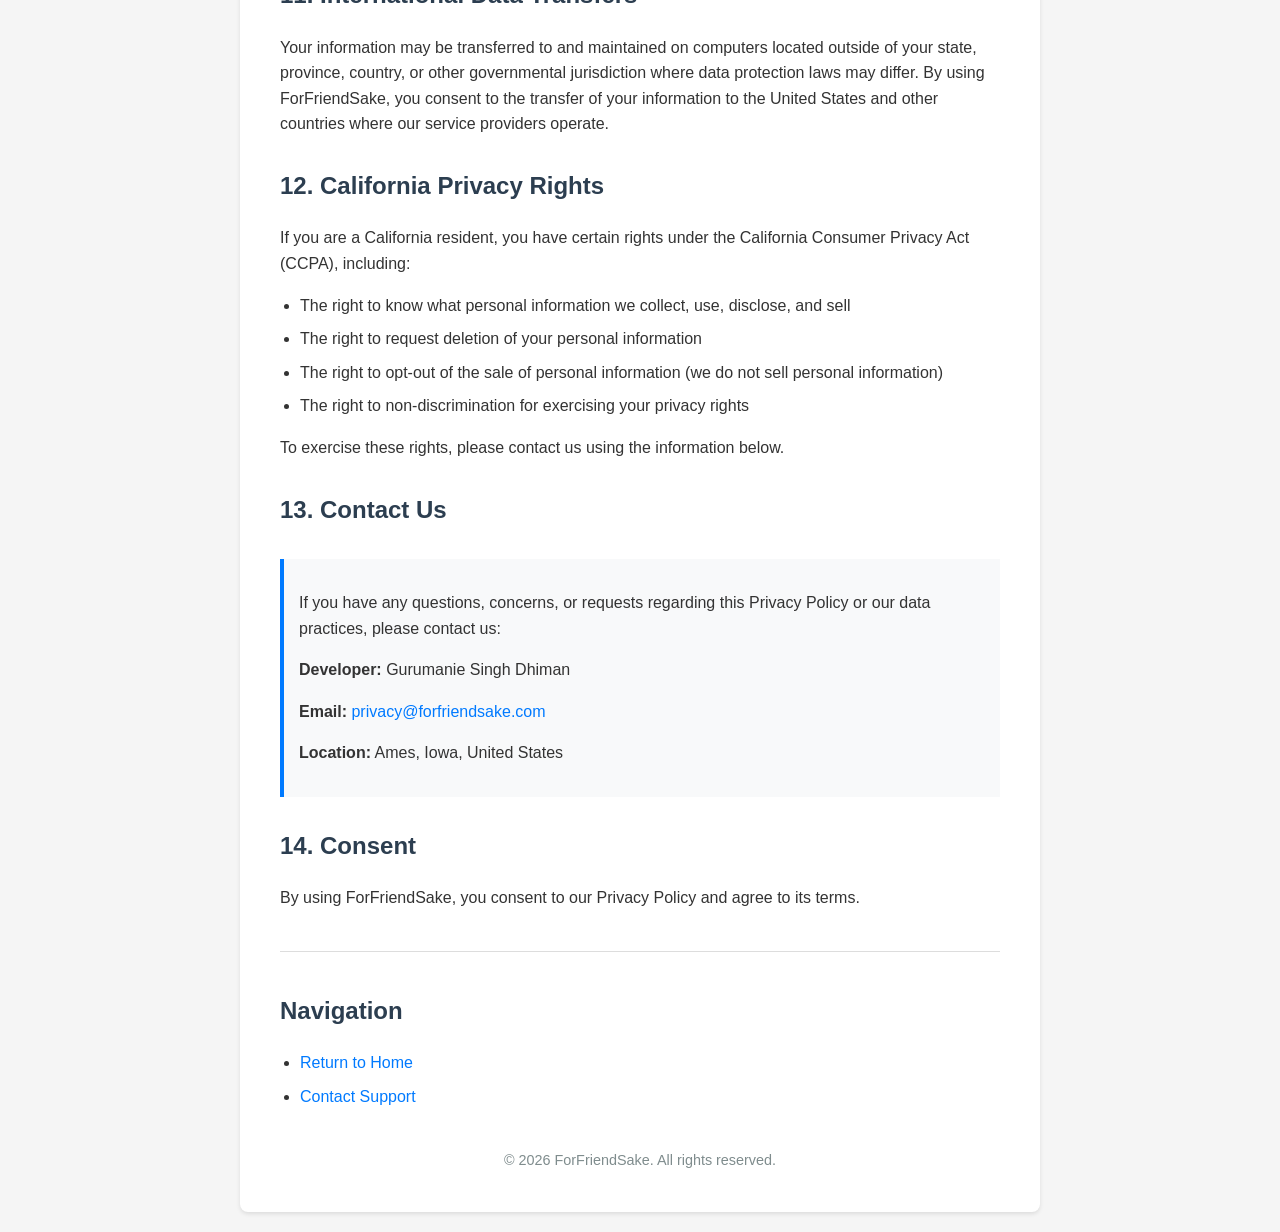
==== commit 5aff1ed5: "Update contact email in privacy policy" ====
--- a/privacy/index.html
+++ b/privacy/index.html
@@ -217,7 +217,7 @@
         <div class="contact-info">
             <p>If you have any questions, concerns, or requests regarding this Privacy Policy or our data practices, please contact us:</p>
             <p><strong>Developer:</strong> Gurumanie Singh Dhiman</p>
-            <p><strong>Email:</strong> <a href="mailto:gurumanie.singh@gmail.com">gurumanie.singh@gmail.com</a></p>
+            <p><strong>Email:</strong> <a href="mailto:privacy@forfriendsake.com">privacy@forfriendsake.com</a></p>
             <p><strong>Location:</strong> Ames, Iowa, United States</p>
         </div>
 
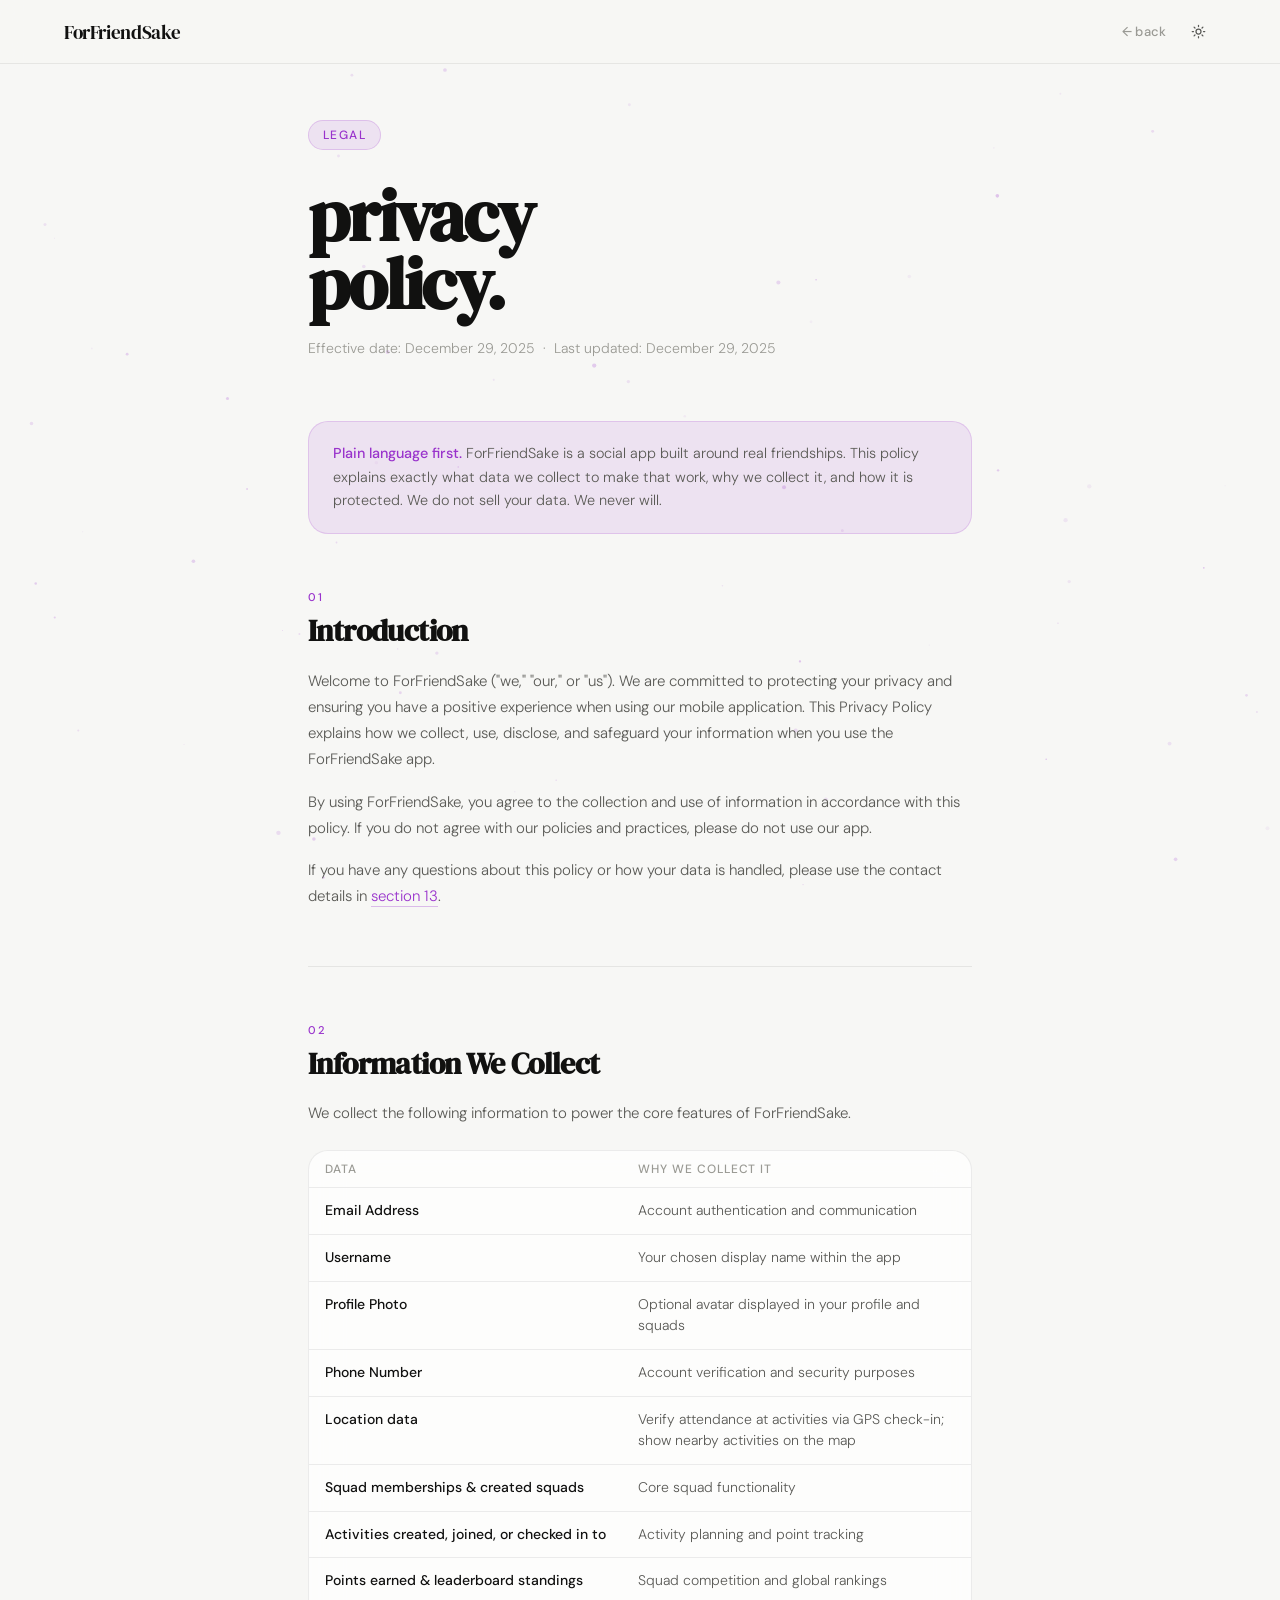
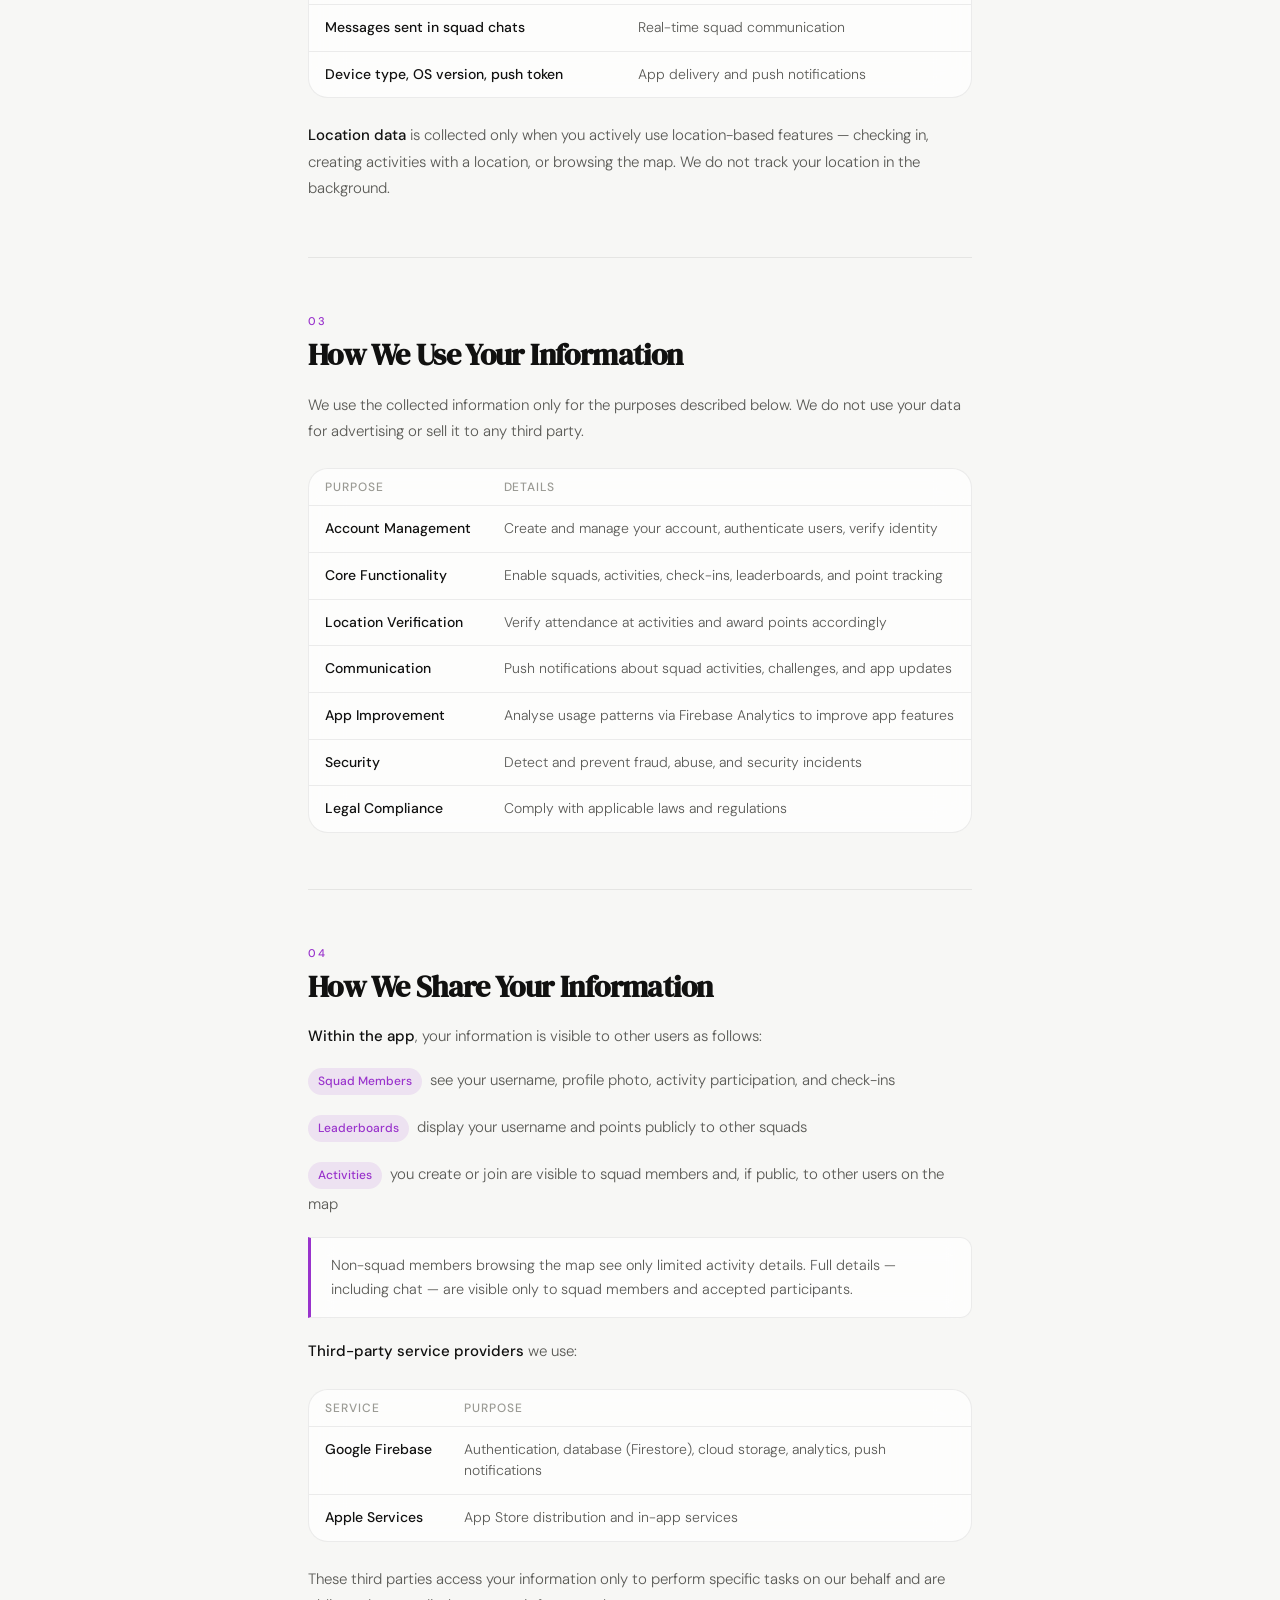
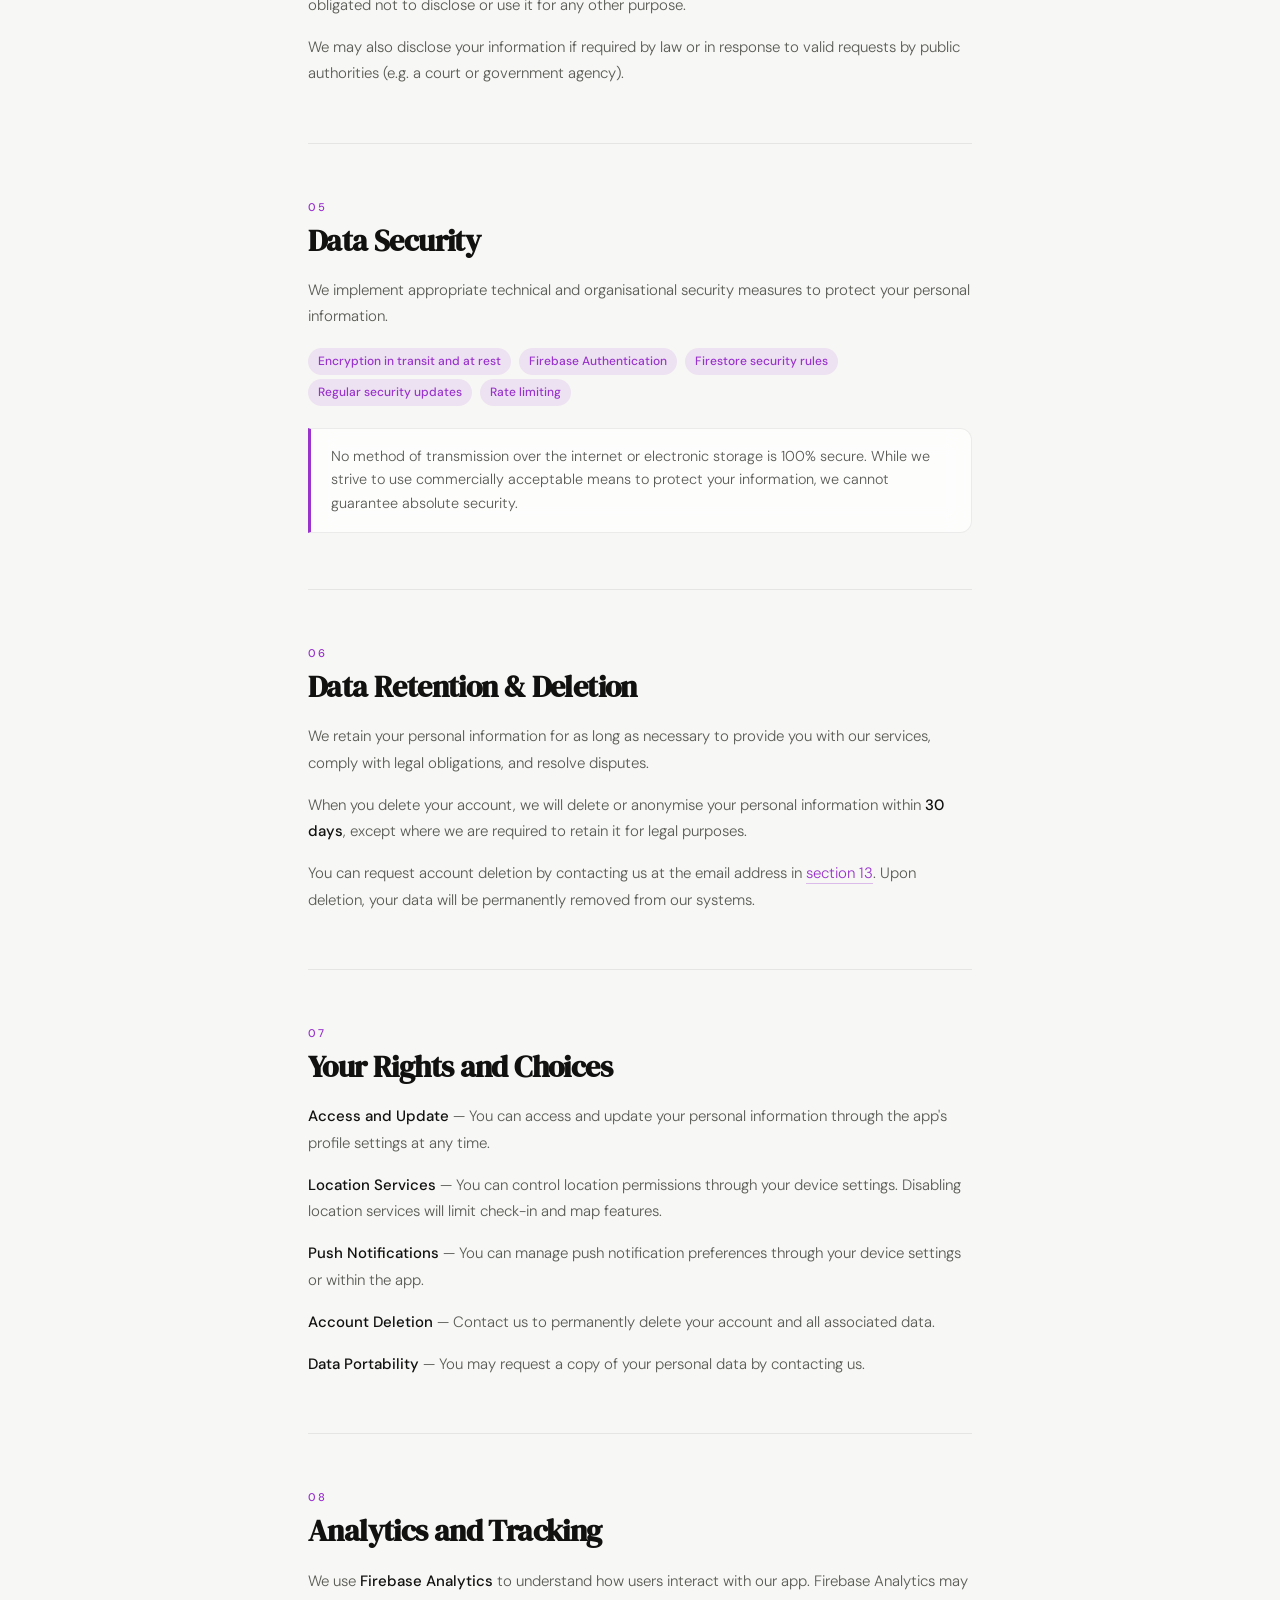
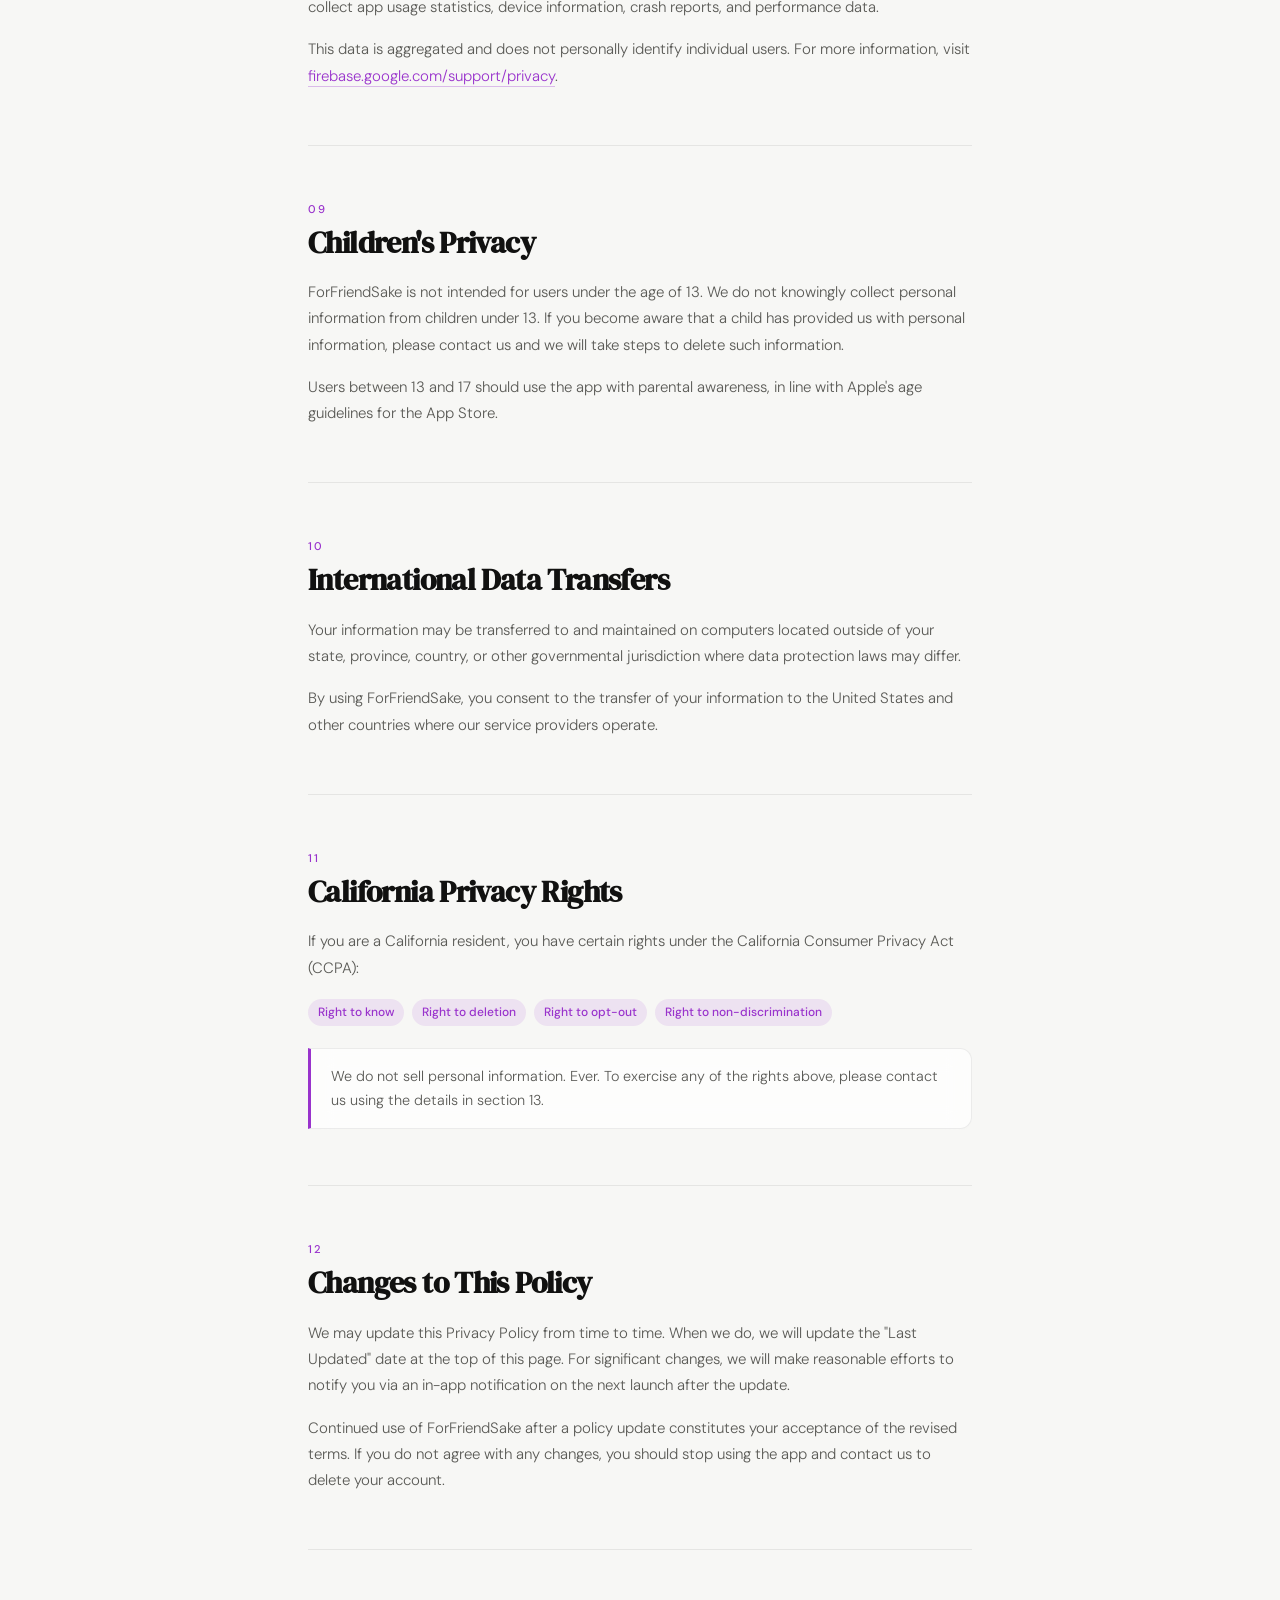
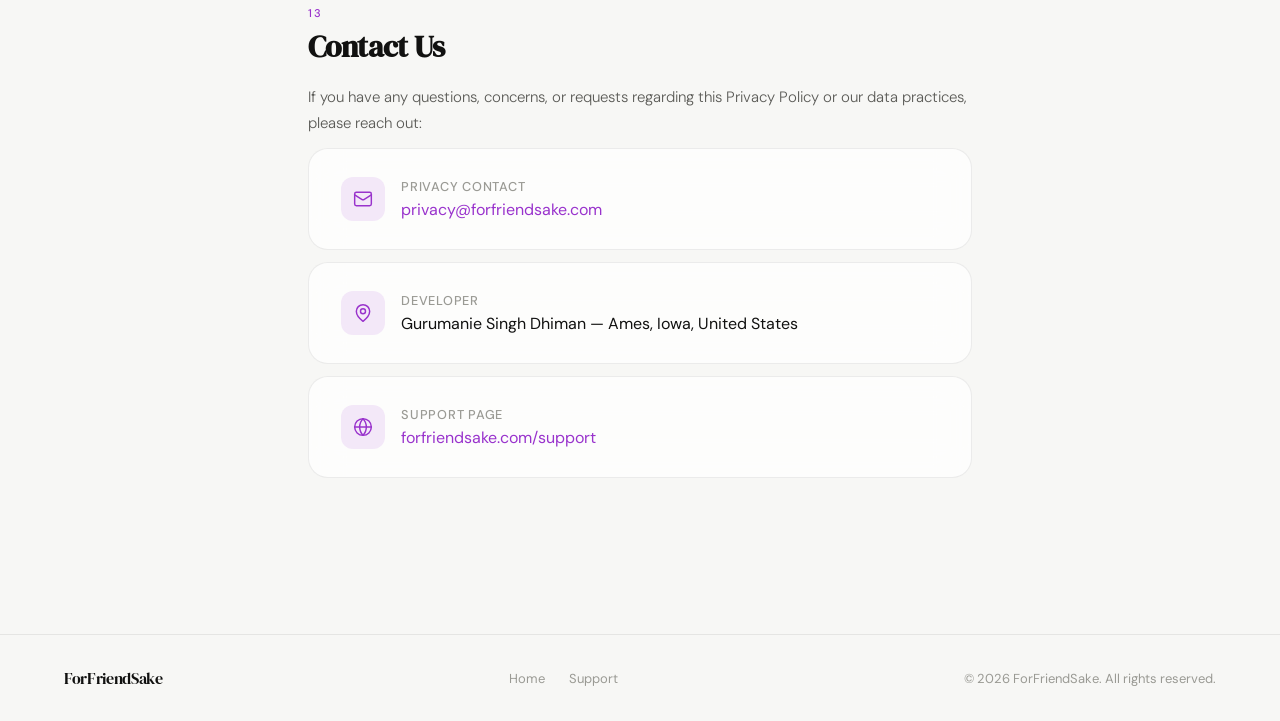
==== commit 2d7efd97: "Update fmt.Println message from 'Hello' to 'Goodbye'" ====
--- a/privacy/index.html
+++ b/privacy/index.html
@@ -1,240 +1,770 @@
 <!DOCTYPE html>
 <html lang="en">
 <head>
-    <meta charset="UTF-8">
-    <meta name="viewport" content="width=device-width, initial-scale=1.0">
-    <title>Privacy Policy - ForFriendSake</title>
-    <style>
-        body {
-            font-family: -apple-system, BlinkMacSystemFont, 'Segoe UI', Roboto, Oxygen, Ubuntu, Cantarell, sans-serif;
-            line-height: 1.6;
-            color: #333;
-            max-width: 800px;
-            margin: 0 auto;
-            padding: 20px;
-            background-color: #f5f5f5;
-        }
-        .container {
-            background-color: white;
-            padding: 40px;
-            border-radius: 8px;
-            box-shadow: 0 2px 4px rgba(0,0,0,0.1);
-        }
-        h1 {
-            color: #1a1a1a;
-            border-bottom: 3px solid #007AFF;
-            padding-bottom: 10px;
-        }
-        h2 {
-            color: #2c3e50;
-            margin-top: 30px;
-        }
-        h3 {
-            color: #34495e;
-            margin-top: 20px;
-        }
-        .last-updated {
-            color: #7f8c8d;
-            font-style: italic;
-            margin-bottom: 30px;
-        }
-        ul {
-            padding-left: 20px;
-        }
-        li {
-            margin-bottom: 8px;
-        }
-        .contact-info {
-            background-color: #f8f9fa;
-            padding: 15px;
-            border-left: 4px solid #007AFF;
-            margin-top: 30px;
-        }
-        a {
-            color: #007AFF;
-            text-decoration: none;
-        }
-        a:hover {
-            text-decoration: underline;
-        }
-    </style>
+  <meta charset="UTF-8" />
+  <meta name="viewport" content="width=device-width, initial-scale=1.0" />
+  <title>ForFriendSake — Privacy Policy</title>
+  <meta name="description" content="Privacy policy for ForFriendSake, an iOS social app for turning online friendships into real-world adventures." />
+  <link rel="preconnect" href="https://fonts.googleapis.com" />
+  <link rel="preconnect" href="https://fonts.gstatic.com" crossorigin />
+  <link href="https://fonts.googleapis.com/css2?family=DM+Sans:ital,opsz,wght@0,9..40,300;0,9..40,400;0,9..40,500;1,9..40,300&family=DM+Serif+Display:ital@0;1&display=swap" rel="stylesheet" />
+  <style>
+    *, *::before, *::after { box-sizing: border-box; margin: 0; padding: 0; }
+
+    :root {
+      --bg:             #f7f7f5;
+      --bg2:            #f0f0ec;
+      --surface:        rgba(255,255,255,0.72);
+      --surface-border: rgba(0,0,0,0.07);
+      --text:           #111110;
+      --text2:          #5a5a56;
+      --text3:          #9a9a94;
+      --accent:         #9933cc;
+      --accent-rgb:     153,51,204;
+      --accent-soft:    rgba(153,51,204,0.10);
+      --accent-softer:  rgba(153,51,204,0.05);
+      --radius:         20px;
+      --transition:     0.4s cubic-bezier(0.16,1,0.3,1);
+    }
+
+    [data-theme="dark"] {
+      --bg:             #0d0d0c;
+      --bg2:            #131312;
+      --surface:        rgba(255,255,255,0.04);
+      --surface-border: rgba(255,255,255,0.08);
+      --text:           #f0f0ec;
+      --text2:          #9a9a94;
+      --text3:          #5a5a56;
+      --accent:         #b366e0;
+      --accent-rgb:     179,102,224;
+      --accent-soft:    rgba(179,102,224,0.12);
+      --accent-softer:  rgba(179,102,224,0.06);
+    }
+
+    html { scroll-behavior: smooth; }
+    html, body { scroll-snap-type: none; }
+
+    body {
+      font-family: 'DM Sans', sans-serif;
+      background: var(--bg);
+      color: var(--text);
+      transition: background var(--transition), color var(--transition);
+      overflow-x: hidden;
+    }
+
+    #particle-canvas {
+      position: fixed;
+      inset: 0;
+      pointer-events: none;
+      z-index: 0;
+    }
+
+    /* ── NAV ── */
+    nav {
+      position: fixed;
+      top: 0; left: 0; right: 0;
+      z-index: 100;
+      display: flex;
+      align-items: center;
+      justify-content: space-between;
+      padding: 0 clamp(24px, 5vw, 64px);
+      height: 64px;
+      background: rgba(247,247,245,0.82);
+      backdrop-filter: blur(20px) saturate(180%);
+      -webkit-backdrop-filter: blur(20px) saturate(180%);
+      border-bottom: 1px solid var(--surface-border);
+      transition: background var(--transition), border-color var(--transition);
+    }
+    [data-theme="dark"] nav { background: rgba(13,13,12,0.88); }
+
+    .nav-logo {
+      font-family: 'DM Serif Display', serif;
+      font-size: 1.2rem;
+      color: var(--text);
+      text-decoration: none;
+      letter-spacing: -0.02em;
+    }
+
+    .nav-right { display: flex; align-items: center; gap: 14px; }
+
+    .nav-back {
+      font-size: 0.8125rem; font-weight: 500;
+      color: var(--text3); text-decoration: none;
+      letter-spacing: 0.01em; transition: color 0.2s;
+    }
+    .nav-back:hover { color: var(--text); }
+
+    .theme-toggle {
+      width: 36px; height: 36px;
+      border-radius: 50%; border: none;
+      background: transparent; cursor: pointer;
+      display: flex; align-items: center; justify-content: center;
+      color: var(--text2); transition: all 0.25s ease;
+    }
+    .theme-toggle:hover { color: var(--accent); }
+    .theme-toggle svg { width: 15px; height: 15px; stroke-width: 2; }
+
+    /* ── MAIN ── */
+    main {
+      position: relative;
+      z-index: 1;
+      max-width: 760px;
+      margin: 0 auto;
+      padding: 120px clamp(24px, 6vw, 48px) 100px;
+    }
+
+    /* ── PAGE HEADER ── */
+    .page-eyebrow {
+      display: inline-flex; align-items: center; gap: 8px;
+      font-size: 0.75rem; font-weight: 500;
+      letter-spacing: 0.12em; text-transform: uppercase;
+      color: var(--accent);
+      background: var(--accent-soft);
+      border: 1px solid rgba(var(--accent-rgb),0.2);
+      padding: 6px 14px; border-radius: 100px;
+      margin-bottom: 32px;
+      opacity: 0; transform: translateY(12px);
+      animation: fadeUp 0.7s 0.05s cubic-bezier(0.16,1,0.3,1) forwards;
+    }
+
+    .page-title {
+      font-family: 'DM Serif Display', serif;
+      font-size: clamp(2.5rem, 6vw, 4.5rem);
+      line-height: 0.95; letter-spacing: -0.03em;
+      color: var(--text); margin-bottom: 20px;
+      opacity: 0; transform: translateY(16px);
+      animation: fadeUp 0.8s 0.15s cubic-bezier(0.16,1,0.3,1) forwards;
+    }
+
+    .page-meta {
+      font-size: 0.875rem; font-weight: 300;
+      color: var(--text3); margin-bottom: 64px;
+      opacity: 0; transform: translateY(12px);
+      animation: fadeUp 0.8s 0.25s cubic-bezier(0.16,1,0.3,1) forwards;
+    }
+
+    /* ── NOTICE CARD ── */
+    .notice-card {
+      background: var(--accent-soft);
+      border: 1px solid rgba(var(--accent-rgb),0.18);
+      border-radius: var(--radius);
+      padding: 20px 24px; margin-bottom: 56px;
+      font-size: 0.9rem; font-weight: 300;
+      color: var(--text2); line-height: 1.65;
+      opacity: 0; transform: translateY(12px);
+      animation: fadeUp 0.8s 0.35s cubic-bezier(0.16,1,0.3,1) forwards;
+    }
+    .notice-card strong { font-weight: 500; color: var(--accent); }
+
+    /* ── POLICY SECTIONS ── */
+    .policy-section {
+      margin-bottom: 56px;
+      opacity: 0; transform: translateY(16px);
+      transition: opacity 0.5s ease, transform 0.5s ease;
+    }
+    .policy-section.visible { opacity: 1; transform: translateY(0); }
+
+    .section-number {
+      font-size: 0.7rem; font-weight: 500;
+      letter-spacing: 0.14em; text-transform: uppercase;
+      color: var(--accent); margin-bottom: 10px;
+    }
+
+    .section-heading {
+      font-family: 'DM Serif Display', serif;
+      font-size: clamp(1.4rem, 3vw, 1.9rem);
+      line-height: 1.1; letter-spacing: -0.02em;
+      color: var(--text); margin-bottom: 20px;
+    }
+
+    .section-body {
+      font-size: 0.9375rem; font-weight: 300;
+      color: var(--text2); line-height: 1.75;
+    }
+    .section-body p { margin-bottom: 16px; }
+    .section-body p:last-child { margin-bottom: 0; }
+    .section-body strong { font-weight: 500; color: var(--text); }
+    .section-body a {
+      color: var(--accent); text-decoration: none;
+      border-bottom: 1px solid rgba(var(--accent-rgb),0.3);
+      transition: border-color 0.2s;
+    }
+    .section-body a:hover { border-color: var(--accent); }
+
+    /* ── TABLE ── */
+    .table-wrap {
+      background: var(--surface);
+      border: 1px solid var(--surface-border);
+      border-radius: var(--radius);
+      overflow: hidden;
+      backdrop-filter: blur(16px);
+      margin: 24px 0;
+    }
+
+    .data-table {
+      width: 100%; border-collapse: collapse;
+      font-size: 0.875rem;
+    }
+    .data-table th {
+      text-align: left; font-weight: 500;
+      font-size: 0.75rem; letter-spacing: 0.08em;
+      text-transform: uppercase; color: var(--text3);
+      padding: 10px 16px;
+      border-bottom: 1px solid var(--surface-border);
+    }
+    .data-table td {
+      padding: 12px 16px;
+      border-bottom: 1px solid var(--surface-border);
+      color: var(--text2); font-weight: 300;
+      line-height: 1.55; vertical-align: top;
+    }
+    .data-table td:first-child { font-weight: 500; color: var(--text); white-space: nowrap; }
+    .data-table tr:last-child td { border-bottom: none; }
+
+    /* ── DIVIDER ── */
+    .section-divider {
+      height: 1px;
+      background: var(--surface-border);
+      margin: 56px 0;
+    }
+
+    /* ── PILL TAG ── */
+    .pill-tag {
+      display: inline-flex; align-items: center;
+      font-size: 0.75rem; font-weight: 500;
+      padding: 3px 10px; border-radius: 100px;
+      background: var(--accent-soft);
+      color: var(--accent);
+      margin: 2px 4px 2px 0; white-space: nowrap;
+    }
+
+    /* ── HIGHLIGHT BLOCK ── */
+    .highlight-block {
+      background: var(--surface);
+      border: 1px solid var(--surface-border);
+      border-left: 3px solid var(--accent);
+      border-radius: 0 12px 12px 0;
+      padding: 16px 20px; margin: 20px 0;
+      font-size: 0.9rem; font-weight: 300;
+      color: var(--text2); line-height: 1.65;
+      backdrop-filter: blur(12px);
+    }
+
+    /* ── CONTACT CARD ── */
+    .contact-card {
+      background: var(--surface);
+      border: 1px solid var(--surface-border);
+      border-radius: var(--radius);
+      padding: 28px 32px; margin-top: 12px;
+      backdrop-filter: blur(16px);
+      display: flex; align-items: center; gap: 16px;
+    }
+    .contact-card-icon {
+      width: 44px; height: 44px; border-radius: 12px;
+      background: var(--accent-soft);
+      display: flex; align-items: center; justify-content: center;
+      flex-shrink: 0; color: var(--accent);
+    }
+    .contact-card-icon svg { width: 20px; height: 20px; stroke-width: 1.75; }
+    .contact-card-text { flex: 1; }
+    .contact-card-label {
+      font-size: 0.8rem; font-weight: 500;
+      letter-spacing: 0.06em; text-transform: uppercase;
+      color: var(--text3); margin-bottom: 4px;
+    }
+    .contact-card-value { font-size: 1rem; font-weight: 400; color: var(--text); }
+    .contact-card-value a { color: var(--accent); text-decoration: none; }
+
+    /* ── FOOTER ── */
+    footer {
+      position: relative; z-index: 1;
+      padding: 32px clamp(24px, 6vw, 64px);
+      border-top: 1px solid var(--surface-border);
+      display: flex; align-items: center;
+      justify-content: space-between; flex-wrap: wrap; gap: 16px;
+    }
+    .footer-logo {
+      font-family: 'DM Serif Display', serif;
+      font-size: 1rem; color: var(--text);
+      letter-spacing: -0.02em; text-decoration: none;
+    }
+    .footer-links { display: flex; gap: 24px; }
+    .footer-links a {
+      font-size: 0.8125rem; color: var(--text3);
+      text-decoration: none; transition: color 0.2s;
+    }
+    .footer-links a:hover { color: var(--accent); }
+    .footer-text { font-size: 0.8125rem; color: var(--text3); }
+
+    @keyframes fadeUp { to { opacity: 1; transform: translateY(0); } }
+
+    @media (max-width: 640px) {
+      footer { justify-content: center; text-align: center; }
+      .footer-links { justify-content: center; }
+      .contact-card { flex-direction: column; align-items: flex-start; }
+      .data-table td:first-child { white-space: normal; }
+    }
+  </style>
 </head>
 <body>
-    <div class="container">
-        <h1>Privacy Policy for ForFriendSake</h1>
-        <p class="last-updated">Last Updated: December 29, 2025</p>
-
-        <h2>1. Introduction</h2>
+
+  <canvas id="particle-canvas"></canvas>
+
+  <nav>
+    <a href="https://www.forfriendsake.com/" class="nav-logo">ForFriendSake</a>
+    <div class="nav-right">
+      <a href="https://www.forfriendsake.com/" class="nav-back">← back</a>
+      <button class="theme-toggle" id="themeToggle" aria-label="Toggle theme"></button>
+    </div>
+  </nav>
+
+  <main>
+
+    <div class="page-eyebrow">legal</div>
+    <h1 class="page-title">privacy<br />policy.</h1>
+    <p class="page-meta">Effective date: December 29, 2025 &nbsp;·&nbsp; Last updated: December 29, 2025</p>
+
+    <div class="notice-card">
+      <strong>Plain language first.</strong> ForFriendSake is a social app built around real friendships. This policy explains exactly what data we collect to make that work, why we collect it, and how it is protected. We do not sell your data. We never will.
+    </div>
+
+    <!-- 01 -->
+    <div class="policy-section">
+      <div class="section-number">01</div>
+      <h2 class="section-heading">Introduction</h2>
+      <div class="section-body">
         <p>Welcome to ForFriendSake ("we," "our," or "us"). We are committed to protecting your privacy and ensuring you have a positive experience when using our mobile application. This Privacy Policy explains how we collect, use, disclose, and safeguard your information when you use the ForFriendSake app.</p>
         <p>By using ForFriendSake, you agree to the collection and use of information in accordance with this policy. If you do not agree with our policies and practices, please do not use our app.</p>
-
-        <h2>2. Information We Collect</h2>
-        
-        <h3>2.1 Personal Information</h3>
-        <p>We collect the following personal information that you provide to us:</p>
-        <ul>
-            <li><strong>Email Address:</strong> Used for account authentication and communication</li>
-            <li><strong>Username:</strong> Your chosen display name within the app</li>
-            <li><strong>Profile Photo:</strong> Optional photo you upload for your profile</li>
-            <li><strong>Phone Number:</strong> Used for account verification and security purposes</li>
-        </ul>
-
-        <h3>2.2 Location Information</h3>
-        <p>We collect precise location data when you:</p>
-        <ul>
-            <li>Check in to activities to verify your attendance</li>
-            <li>Create activities with location information</li>
-            <li>View activities on the map</li>
-        </ul>
-        <p>Location data is collected only when you actively use location-based features. We use your location to award points for verified check-ins and to show nearby activities.</p>
-
-        <h3>2.3 Activity and Usage Data</h3>
-        <p>We automatically collect information about your use of the app, including:</p>
-        <ul>
-            <li>Squad memberships and created squads</li>
-            <li>Activities you create, join, or check in to</li>
-            <li>Points earned and leaderboard standings</li>
-            <li>Messages sent within squad chats</li>
-            <li>In-app interactions and feature usage</li>
-        </ul>
-
-        <h3>2.4 Device Information</h3>
-        <p>We automatically collect certain device information, including:</p>
-        <ul>
-            <li>Device type and model</li>
-            <li>Operating system version</li>
-            <li>App version</li>
-            <li>Device identifiers</li>
-            <li>Push notification tokens</li>
-        </ul>
-
-        <h2>3. How We Use Your Information</h2>
-        <p>We use the collected information for the following purposes:</p>
-        <ul>
-            <li><strong>Account Management:</strong> To create and manage your account, authenticate users, and verify identity</li>
-            <li><strong>Core Functionality:</strong> To enable squads, activities, check-ins, leaderboards, and point tracking</li>
-            <li><strong>Location Verification:</strong> To verify attendance at activities and award points accordingly</li>
-            <li><strong>Communication:</strong> To send push notifications about squad activities, challenges, and app updates</li>
-            <li><strong>App Improvement:</strong> To analyze usage patterns and improve app features (via Firebase Analytics)</li>
-            <li><strong>Security:</strong> To detect and prevent fraud, abuse, and security incidents</li>
-            <li><strong>Legal Compliance:</strong> To comply with applicable laws and regulations</li>
-        </ul>
-
-        <h2>4. How We Share Your Information</h2>
-        
-        <h3>4.1 Within the App</h3>
-        <p>Your information is shared with other users as follows:</p>
-        <ul>
-            <li><strong>Squad Members:</strong> Your username, profile photo, activity participation, and check-ins are visible to members of squads you join</li>
-            <li><strong>Leaderboards:</strong> Your username and points are visible on squad leaderboards</li>
-            <li><strong>Activities:</strong> When you create or join activities, this information is visible to squad members</li>
-        </ul>
-
-        <h3>4.2 Third-Party Service Providers</h3>
-        <p>We use the following third-party services that may collect information:</p>
-        <ul>
-            <li><strong>Google Firebase:</strong> For authentication, database (Firestore), cloud storage, analytics, and push notifications</li>
-            <li><strong>Apple Services:</strong> For App Store distribution and in-app services</li>
-        </ul>
-        <p>These third parties have access to your information only to perform specific tasks on our behalf and are obligated not to disclose or use it for any other purpose.</p>
-
-        <h3>4.3 Legal Requirements</h3>
-        <p>We may disclose your information if required to do so by law or in response to valid requests by public authorities (e.g., a court or government agency).</p>
-
-        <h2>5. Data Security</h2>
-        <p>We implement appropriate technical and organizational security measures to protect your personal information, including:</p>
-        <ul>
-            <li>Encryption of data in transit and at rest</li>
-            <li>Secure authentication via Firebase Authentication</li>
-            <li>Firestore security rules to control data access</li>
-            <li>Regular security updates and monitoring</li>
-            <li>Rate limiting to prevent abuse</li>
-        </ul>
-        <p>However, no method of transmission over the internet or electronic storage is 100% secure. While we strive to use commercially acceptable means to protect your information, we cannot guarantee absolute security.</p>
-
-        <h2>6. Data Retention</h2>
-        <p>We retain your personal information for as long as necessary to:</p>
-        <ul>
-            <li>Provide you with our services</li>
-            <li>Comply with legal obligations</li>
-            <li>Resolve disputes and enforce our agreements</li>
-        </ul>
-        <p>When you delete your account, we will delete or anonymize your personal information within 30 days, except where we are required to retain it for legal purposes.</p>
-
-        <h2>7. Your Rights and Choices</h2>
-        
-        <h3>7.1 Access and Update</h3>
-        <p>You can access and update your personal information through the app's profile settings.</p>
-
-        <h3>7.2 Location Services</h3>
-        <p>You can control location permissions through your device settings. Note that disabling location services may limit certain app features like check-ins.</p>
-
-        <h3>7.3 Push Notifications</h3>
-        <p>You can manage push notification preferences through your device settings or within the app.</p>
-
-        <h3>7.4 Account Deletion</h3>
-        <p>You can request account deletion by contacting us at the email address below. Upon deletion, your data will be permanently removed from our systems.</p>
-
-        <h3>7.5 Data Portability</h3>
-        <p>You may request a copy of your personal data by contacting us.</p>
-
-        <h2>8. Children's Privacy</h2>
-        <p>ForFriendSake is not intended for users under the age of 13 (or the applicable age of consent in your jurisdiction). We do not knowingly collect personal information from children under 13. If you become aware that a child has provided us with personal information, please contact us, and we will take steps to delete such information.</p>
-
-        <h2>9. Analytics and Tracking</h2>
-        <p>We use Firebase Analytics to understand how users interact with our app. Firebase Analytics may collect:</p>
-        <ul>
-            <li>App usage statistics</li>
-            <li>Device information</li>
-            <li>Crash reports</li>
-            <li>Performance data</li>
-        </ul>
-        <p>This data is aggregated and does not personally identify individual users. For more information about Firebase Analytics, please visit: <a href="https://firebase.google.com/support/privacy" target="_blank">https://firebase.google.com/support/privacy</a></p>
-
-        <h2>10. Changes to This Privacy Policy</h2>
-        <p>We may update our Privacy Policy from time to time. We will notify you of any changes by:</p>
-        <ul>
-            <li>Posting the new Privacy Policy on this page</li>
-            <li>Updating the "Last Updated" date</li>
-            <li>Sending an in-app notification for significant changes</li>
-        </ul>
-        <p>You are advised to review this Privacy Policy periodically for any changes. Changes to this Privacy Policy are effective when they are posted on this page.</p>
-
-        <h2>11. International Data Transfers</h2>
-        <p>Your information may be transferred to and maintained on computers located outside of your state, province, country, or other governmental jurisdiction where data protection laws may differ. By using ForFriendSake, you consent to the transfer of your information to the United States and other countries where our service providers operate.</p>
-
-        <h2>12. California Privacy Rights</h2>
-        <p>If you are a California resident, you have certain rights under the California Consumer Privacy Act (CCPA), including:</p>
-        <ul>
-            <li>The right to know what personal information we collect, use, disclose, and sell</li>
-            <li>The right to request deletion of your personal information</li>
-            <li>The right to opt-out of the sale of personal information (we do not sell personal information)</li>
-            <li>The right to non-discrimination for exercising your privacy rights</li>
-        </ul>
-        <p>To exercise these rights, please contact us using the information below.</p>
-
-        <h2>13. Contact Us</h2>
-        <div class="contact-info">
-            <p>If you have any questions, concerns, or requests regarding this Privacy Policy or our data practices, please contact us:</p>
-            <p><strong>Developer:</strong> Gurumanie Singh Dhiman</p>
-            <p><strong>Email:</strong> <a href="mailto:privacy@forfriendsake.com">privacy@forfriendsake.com</a></p>
-            <p><strong>Location:</strong> Ames, Iowa, United States</p>
+        <p>If you have any questions about this policy or how your data is handled, please use the contact details in <a href="#contact">section 13</a>.</p>
+      </div>
+    </div>
+
+    <div class="section-divider"></div>
+
+    <!-- 02 -->
+    <div class="policy-section">
+      <div class="section-number">02</div>
+      <h2 class="section-heading">Information We Collect</h2>
+      <div class="section-body">
+        <p>We collect the following information to power the core features of ForFriendSake.</p>
+      </div>
+
+      <div class="table-wrap">
+        <table class="data-table">
+          <thead>
+            <tr>
+              <th>data</th>
+              <th>why we collect it</th>
+            </tr>
+          </thead>
+          <tbody>
+            <tr>
+              <td>Email Address</td>
+              <td>Account authentication and communication</td>
+            </tr>
+            <tr>
+              <td>Username</td>
+              <td>Your chosen display name within the app</td>
+            </tr>
+            <tr>
+              <td>Profile Photo</td>
+              <td>Optional avatar displayed in your profile and squads</td>
+            </tr>
+            <tr>
+              <td>Phone Number</td>
+              <td>Account verification and security purposes</td>
+            </tr>
+            <tr>
+              <td>Location data</td>
+              <td>Verify attendance at activities via GPS check-in; show nearby activities on the map</td>
+            </tr>
+            <tr>
+              <td>Squad memberships & created squads</td>
+              <td>Core squad functionality</td>
+            </tr>
+            <tr>
+              <td>Activities created, joined, or checked in to</td>
+              <td>Activity planning and point tracking</td>
+            </tr>
+            <tr>
+              <td>Points earned & leaderboard standings</td>
+              <td>Squad competition and global rankings</td>
+            </tr>
+            <tr>
+              <td>Messages sent in squad chats</td>
+              <td>Real-time squad communication</td>
+            </tr>
+            <tr>
+              <td>Device type, OS version, push token</td>
+              <td>App delivery and push notifications</td>
+            </tr>
+          </tbody>
+        </table>
+      </div>
+
+      <div class="section-body">
+        <p><strong>Location data</strong> is collected only when you actively use location-based features — checking in, creating activities with a location, or browsing the map. We do not track your location in the background.</p>
+      </div>
+    </div>
+
+    <div class="section-divider"></div>
+
+    <!-- 03 -->
+    <div class="policy-section">
+      <div class="section-number">03</div>
+      <h2 class="section-heading">How We Use Your Information</h2>
+      <div class="section-body">
+        <p>We use the collected information only for the purposes described below. We do not use your data for advertising or sell it to any third party.</p>
+      </div>
+
+      <div class="table-wrap">
+        <table class="data-table">
+          <thead>
+            <tr>
+              <th>purpose</th>
+              <th>details</th>
+            </tr>
+          </thead>
+          <tbody>
+            <tr>
+              <td>Account Management</td>
+              <td>Create and manage your account, authenticate users, verify identity</td>
+            </tr>
+            <tr>
+              <td>Core Functionality</td>
+              <td>Enable squads, activities, check-ins, leaderboards, and point tracking</td>
+            </tr>
+            <tr>
+              <td>Location Verification</td>
+              <td>Verify attendance at activities and award points accordingly</td>
+            </tr>
+            <tr>
+              <td>Communication</td>
+              <td>Push notifications about squad activities, challenges, and app updates</td>
+            </tr>
+            <tr>
+              <td>App Improvement</td>
+              <td>Analyse usage patterns via Firebase Analytics to improve app features</td>
+            </tr>
+            <tr>
+              <td>Security</td>
+              <td>Detect and prevent fraud, abuse, and security incidents</td>
+            </tr>
+            <tr>
+              <td>Legal Compliance</td>
+              <td>Comply with applicable laws and regulations</td>
+            </tr>
+          </tbody>
+        </table>
+      </div>
+    </div>
+
+    <div class="section-divider"></div>
+
+    <!-- 04 -->
+    <div class="policy-section">
+      <div class="section-number">04</div>
+      <h2 class="section-heading">How We Share Your Information</h2>
+      <div class="section-body">
+        <p><strong>Within the app</strong>, your information is visible to other users as follows:</p>
+        <p>
+          <span class="pill-tag">Squad Members</span> see your username, profile photo, activity participation, and check-ins
+        </p>
+        <p>
+          <span class="pill-tag">Leaderboards</span> display your username and points publicly to other squads
+        </p>
+        <p>
+          <span class="pill-tag">Activities</span> you create or join are visible to squad members and, if public, to other users on the map
+        </p>
+      </div>
+
+      <div class="highlight-block">
+        Non-squad members browsing the map see only limited activity details. Full details — including chat — are visible only to squad members and accepted participants.
+      </div>
+
+      <div class="section-body">
+        <p><strong>Third-party service providers</strong> we use:</p>
+      </div>
+
+      <div class="table-wrap">
+        <table class="data-table">
+          <thead>
+            <tr>
+              <th>service</th>
+              <th>purpose</th>
+            </tr>
+          </thead>
+          <tbody>
+            <tr>
+              <td>Google Firebase</td>
+              <td>Authentication, database (Firestore), cloud storage, analytics, push notifications</td>
+            </tr>
+            <tr>
+              <td>Apple Services</td>
+              <td>App Store distribution and in-app services</td>
+            </tr>
+          </tbody>
+        </table>
+      </div>
+
+      <div class="section-body">
+        <p>These third parties access your information only to perform specific tasks on our behalf and are obligated not to disclose or use it for any other purpose.</p>
+        <p>We may also disclose your information if required by law or in response to valid requests by public authorities (e.g. a court or government agency).</p>
+      </div>
+    </div>
+
+    <div class="section-divider"></div>
+
+    <!-- 05 -->
+    <div class="policy-section">
+      <div class="section-number">05</div>
+      <h2 class="section-heading">Data Security</h2>
+      <div class="section-body">
+        <p>We implement appropriate technical and organisational security measures to protect your personal information.</p>
+        <p>
+          <span class="pill-tag">Encryption in transit and at rest</span>
+          <span class="pill-tag">Firebase Authentication</span>
+          <span class="pill-tag">Firestore security rules</span>
+          <span class="pill-tag">Regular security updates</span>
+          <span class="pill-tag">Rate limiting</span>
+        </p>
+      </div>
+      <div class="highlight-block">
+        No method of transmission over the internet or electronic storage is 100% secure. While we strive to use commercially acceptable means to protect your information, we cannot guarantee absolute security.
+      </div>
+    </div>
+
+    <div class="section-divider"></div>
+
+    <!-- 06 -->
+    <div class="policy-section">
+      <div class="section-number">06</div>
+      <h2 class="section-heading">Data Retention & Deletion</h2>
+      <div class="section-body">
+        <p>We retain your personal information for as long as necessary to provide you with our services, comply with legal obligations, and resolve disputes.</p>
+        <p>When you delete your account, we will delete or anonymise your personal information within <strong>30 days</strong>, except where we are required to retain it for legal purposes.</p>
+        <p>You can request account deletion by contacting us at the email address in <a href="#contact">section 13</a>. Upon deletion, your data will be permanently removed from our systems.</p>
+      </div>
+    </div>
+
+    <div class="section-divider"></div>
+
+    <!-- 07 -->
+    <div class="policy-section">
+      <div class="section-number">07</div>
+      <h2 class="section-heading">Your Rights and Choices</h2>
+      <div class="section-body">
+        <p><strong>Access and Update</strong> — You can access and update your personal information through the app's profile settings at any time.</p>
+        <p><strong>Location Services</strong> — You can control location permissions through your device settings. Disabling location services will limit check-in and map features.</p>
+        <p><strong>Push Notifications</strong> — You can manage push notification preferences through your device settings or within the app.</p>
+        <p><strong>Account Deletion</strong> — Contact us to permanently delete your account and all associated data.</p>
+        <p><strong>Data Portability</strong> — You may request a copy of your personal data by contacting us.</p>
+      </div>
+    </div>
+
+    <div class="section-divider"></div>
+
+    <!-- 08 -->
+    <div class="policy-section">
+      <div class="section-number">08</div>
+      <h2 class="section-heading">Analytics and Tracking</h2>
+      <div class="section-body">
+        <p>We use <strong>Firebase Analytics</strong> to understand how users interact with our app. Firebase Analytics may collect app usage statistics, device information, crash reports, and performance data.</p>
+        <p>This data is aggregated and does not personally identify individual users. For more information, visit <a href="https://firebase.google.com/support/privacy" target="_blank" rel="noopener">firebase.google.com/support/privacy</a>.</p>
+      </div>
+    </div>
+
+    <div class="section-divider"></div>
+
+    <!-- 09 -->
+    <div class="policy-section">
+      <div class="section-number">09</div>
+      <h2 class="section-heading">Children's Privacy</h2>
+      <div class="section-body">
+        <p>ForFriendSake is not intended for users under the age of 13. We do not knowingly collect personal information from children under 13. If you become aware that a child has provided us with personal information, please contact us and we will take steps to delete such information.</p>
+        <p>Users between 13 and 17 should use the app with parental awareness, in line with Apple's age guidelines for the App Store.</p>
+      </div>
+    </div>
+
+    <div class="section-divider"></div>
+
+    <!-- 10 -->
+    <div class="policy-section">
+      <div class="section-number">10</div>
+      <h2 class="section-heading">International Data Transfers</h2>
+      <div class="section-body">
+        <p>Your information may be transferred to and maintained on computers located outside of your state, province, country, or other governmental jurisdiction where data protection laws may differ.</p>
+        <p>By using ForFriendSake, you consent to the transfer of your information to the United States and other countries where our service providers operate.</p>
+      </div>
+    </div>
+
+    <div class="section-divider"></div>
+
+    <!-- 11 -->
+    <div class="policy-section">
+      <div class="section-number">11</div>
+      <h2 class="section-heading">California Privacy Rights</h2>
+      <div class="section-body">
+        <p>If you are a California resident, you have certain rights under the California Consumer Privacy Act (CCPA):</p>
+        <p>
+          <span class="pill-tag">Right to know</span>
+          <span class="pill-tag">Right to deletion</span>
+          <span class="pill-tag">Right to opt-out</span>
+          <span class="pill-tag">Right to non-discrimination</span>
+        </p>
+        <div class="highlight-block">
+          We do not sell personal information. Ever. To exercise any of the rights above, please contact us using the details in section 13.
         </div>
-
-        <h2>14. Consent</h2>
-        <p>By using ForFriendSake, you consent to our Privacy Policy and agree to its terms.</p>
-
-        <hr style="margin: 40px 0; border: none; border-top: 1px solid #ddd;">
-        
-        <h2>Navigation</h2>
-        <ul>
-            <li><a href="https://forfriendsake.com/">Return to Home</a></li>
-            <li><a href="https://forfriendsake.com/support/">Contact Support</a></li>
-        </ul>
-        
-        <div style="margin-top: 40px; text-align: center; color: #7f8c8d; font-size: 0.9rem;">
-            © 2026 ForFriendSake. All rights reserved.
+      </div>
+    </div>
+
+    <div class="section-divider"></div>
+
+    <!-- 12 -->
+    <div class="policy-section">
+      <div class="section-number">12</div>
+      <h2 class="section-heading">Changes to This Policy</h2>
+      <div class="section-body">
+        <p>We may update this Privacy Policy from time to time. When we do, we will update the "Last Updated" date at the top of this page. For significant changes, we will make reasonable efforts to notify you via an in-app notification on the next launch after the update.</p>
+        <p>Continued use of ForFriendSake after a policy update constitutes your acceptance of the revised terms. If you do not agree with any changes, you should stop using the app and contact us to delete your account.</p>
+      </div>
+    </div>
+
+    <div class="section-divider"></div>
+
+    <!-- 13 -->
+    <div class="policy-section" id="contact">
+      <div class="section-number">13</div>
+      <h2 class="section-heading">Contact Us</h2>
+      <div class="section-body">
+        <p>If you have any questions, concerns, or requests regarding this Privacy Policy or our data practices, please reach out:</p>
+      </div>
+
+      <div class="contact-card">
+        <div class="contact-card-icon">
+          <svg xmlns="http://www.w3.org/2000/svg" width="20" height="20" viewBox="0 0 24 24" fill="none" stroke="currentColor" stroke-width="1.75" stroke-linecap="round" stroke-linejoin="round"><rect width="20" height="16" x="2" y="4" rx="2"/><path d="m22 7-8.97 5.7a1.94 1.94 0 0 1-2.06 0L2 7"/></svg>
         </div>
-    </div>
+        <div class="contact-card-text">
+          <div class="contact-card-label">privacy contact</div>
+          <div class="contact-card-value">
+            <a href="mailto:privacy@forfriendsake.com">privacy@forfriendsake.com</a>
+          </div>
+        </div>
+      </div>
+
+      <div class="contact-card">
+        <div class="contact-card-icon">
+          <svg xmlns="http://www.w3.org/2000/svg" width="20" height="20" viewBox="0 0 24 24" fill="none" stroke="currentColor" stroke-width="1.75" stroke-linecap="round" stroke-linejoin="round"><path d="M20 10c0 6-8 12-8 12s-8-6-8-12a8 8 0 0 1 16 0Z"/><circle cx="12" cy="10" r="3"/></svg>
+        </div>
+        <div class="contact-card-text">
+          <div class="contact-card-label">developer</div>
+          <div class="contact-card-value">Gurumanie Singh Dhiman — Ames, Iowa, United States</div>
+        </div>
+      </div>
+
+      <div class="contact-card">
+        <div class="contact-card-icon">
+          <svg xmlns="http://www.w3.org/2000/svg" width="20" height="20" viewBox="0 0 24 24" fill="none" stroke="currentColor" stroke-width="1.75" stroke-linecap="round" stroke-linejoin="round"><circle cx="12" cy="12" r="10"/><path d="M12 2a14.5 14.5 0 0 0 0 20 14.5 14.5 0 0 0 0-20"/><path d="M2 12h20"/></svg>
+        </div>
+        <div class="contact-card-text">
+          <div class="contact-card-label">support page</div>
+          <div class="contact-card-value">
+            <a href="https://www.forfriendsake.com/support/" target="_blank" rel="noopener">forfriendsake.com/support</a>
+          </div>
+        </div>
+      </div>
+    </div>
+
+  </main>
+
+  <footer>
+    <a href="https://www.forfriendsake.com/" class="footer-logo">ForFriendSake</a>
+    <div class="footer-links">
+      <a href="https://www.forfriendsake.com/">Home</a>
+      <a href="https://www.forfriendsake.com/support/">Support</a>
+    </div>
+    <p class="footer-text">© 2026 ForFriendSake. All rights reserved.</p>
+  </footer>
+
+  <script>
+    if (history.scrollRestoration) history.scrollRestoration = 'manual';
+    window.scrollTo(0, 0);
+  </script>
+
+  <script>
+    // THEME
+    const toggle  = document.getElementById('themeToggle');
+    const root    = document.documentElement;
+    const sunSVG  = `<svg xmlns="http://www.w3.org/2000/svg" width="15" height="15" viewBox="0 0 24 24" fill="none" stroke="currentColor" stroke-width="2" stroke-linecap="round" stroke-linejoin="round"><circle cx="12" cy="12" r="4"/><path d="M12 2v2M12 20v2M4.93 4.93l1.41 1.41M17.66 17.66l1.41 1.41M2 12h2M20 12h2M4.93 19.07l1.41-1.41M17.66 6.34l1.41-1.41"/></svg>`;
+    const moonSVG = `<svg xmlns="http://www.w3.org/2000/svg" width="15" height="15" viewBox="0 0 24 24" fill="none" stroke="currentColor" stroke-width="2" stroke-linecap="round" stroke-linejoin="round"><path d="M21 12.79A9 9 0 1 1 11.21 3 7 7 0 0 0 21 12.79z"/></svg>`;
+
+    function applyTheme(theme) {
+      root.setAttribute('data-theme', theme);
+      toggle.innerHTML = theme === 'dark' ? moonSVG : sunSVG;
+    }
+    applyTheme(localStorage.getItem('theme') || 'light');
+    toggle.addEventListener('click', () => {
+      const next = root.getAttribute('data-theme') === 'dark' ? 'light' : 'dark';
+      applyTheme(next);
+      localStorage.setItem('theme', next);
+    });
+
+    // PARTICLES
+    const canvas = document.getElementById('particle-canvas');
+    const ctx    = canvas.getContext('2d');
+    let W, H;
+    function resize() { W = canvas.width = window.innerWidth; H = canvas.height = window.innerHeight; }
+    resize();
+    window.addEventListener('resize', resize);
+
+    function getAccentRgb() {
+      return root.getAttribute('data-theme') === 'dark' ? '179,102,224' : '153,51,204';
+    }
+
+    class Particle {
+      constructor(spread) { this.init(spread); }
+      init(spread) {
+        this.x     = Math.random() * W;
+        this.y     = spread ? Math.random() * H : -8;
+        this.r     = Math.random() * 1.8 + 0.4;
+        this.vy    = Math.random() * 0.55 + 0.18;
+        this.vx    = (Math.random() - 0.5) * 0.12;
+        this.alpha = Math.random() * 0.22 + 0.04;
+      }
+      update() {
+        this.y += this.vy; this.x += this.vx;
+        if (this.y > H + 10) this.init(false);
+        if (this.x < -5)    this.x = W + 5;
+        if (this.x > W + 5) this.x = -5;
+      }
+      draw() {
+        ctx.beginPath();
+        ctx.arc(this.x, this.y, this.r, 0, Math.PI * 2);
+        ctx.fillStyle = `rgba(${getAccentRgb()},${this.alpha})`;
+        ctx.fill();
+      }
+    }
+
+    const particles = [];
+    for (let i = 0; i < 70; i++) particles.push(new Particle(true));
+    (function loop() {
+      ctx.clearRect(0, 0, W, H);
+      particles.forEach(p => { p.update(); p.draw(); });
+      requestAnimationFrame(loop);
+    })();
+
+    // SCROLL REVEAL
+    const sections = document.querySelectorAll('.policy-section');
+    const io = new IntersectionObserver((entries) => {
+      entries.forEach(e => {
+        if (e.isIntersecting) {
+          e.target.classList.add('visible');
+          io.unobserve(e.target);
+        }
+      });
+    }, { threshold: 0.08 });
+    sections.forEach(s => io.observe(s));
+  </script>
+
 </body>
 </html>
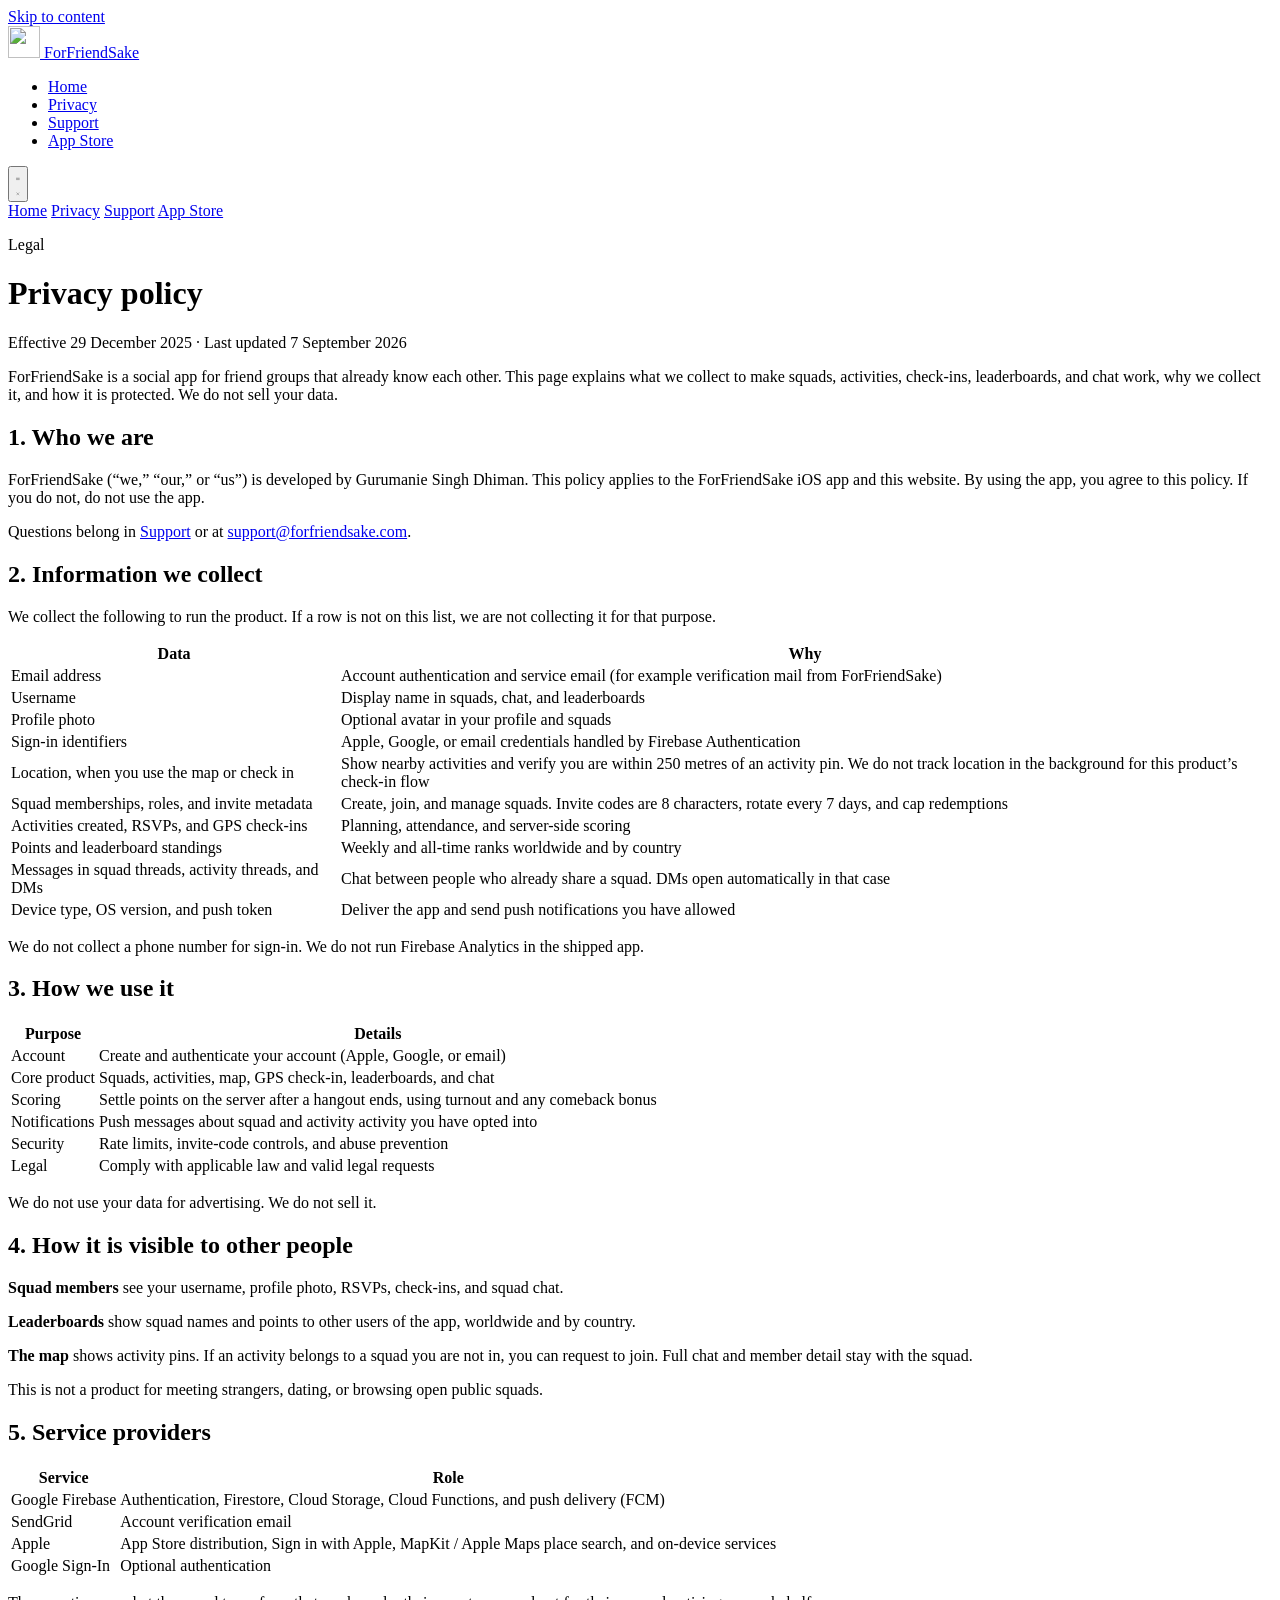
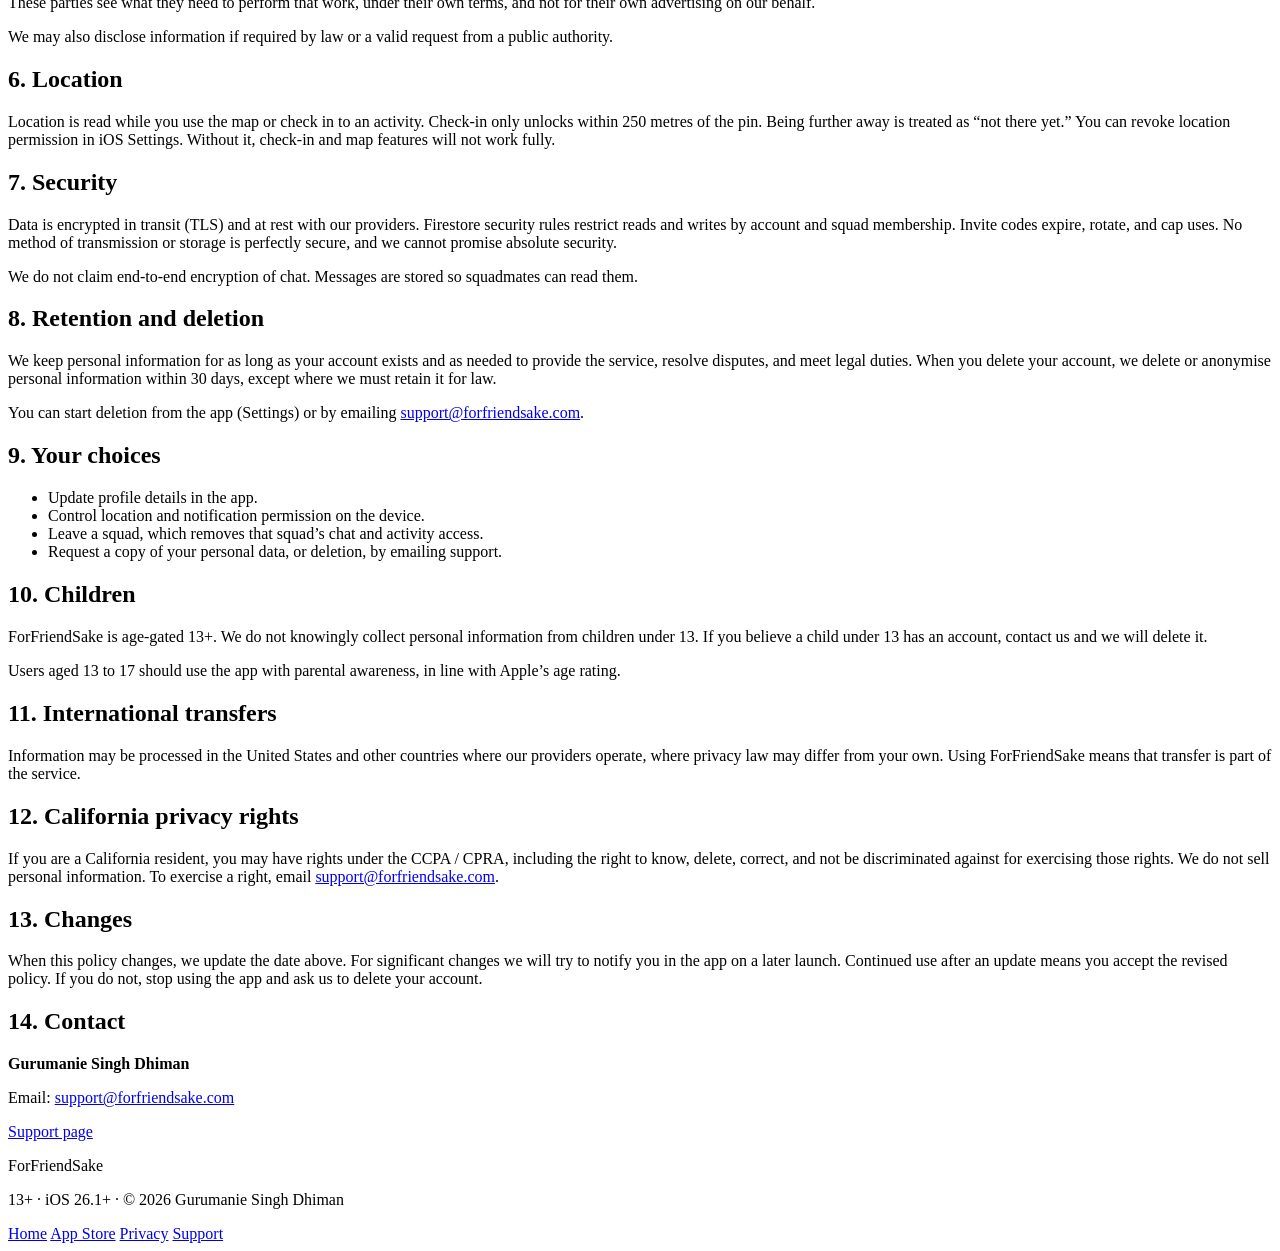
==== commit c119abff: "Update index.html" ====
--- a/privacy/index.html
+++ b/privacy/index.html
@@ -3,768 +3,181 @@
 <head>
   <meta charset="UTF-8" />
   <meta name="viewport" content="width=device-width, initial-scale=1.0" />
-  <title>ForFriendSake — Privacy Policy</title>
-  <meta name="description" content="Privacy policy for ForFriendSake, an iOS social app for turning online friendships into real-world adventures." />
+  <title>Privacy policy · ForFriendSake</title>
+  <meta name="description" content="How ForFriendSake collects, uses, and protects account, location, squad, and message data. We do not sell your data." />
+  <link rel="icon" href="assets/favicon.png" type="image/png" />
+  <link rel="canonical" href="https://www.forfriendsake.com/privacy/" />
+  <meta name="theme-color" content="#F9F5ED" />
   <link rel="preconnect" href="https://fonts.googleapis.com" />
   <link rel="preconnect" href="https://fonts.gstatic.com" crossorigin />
-  <link href="https://fonts.googleapis.com/css2?family=DM+Sans:ital,opsz,wght@0,9..40,300;0,9..40,400;0,9..40,500;1,9..40,300&family=DM+Serif+Display:ital@0;1&display=swap" rel="stylesheet" />
-  <style>
-    *, *::before, *::after { box-sizing: border-box; margin: 0; padding: 0; }
+  <link href="https://fonts.googleapis.com/css2?family=DM+Serif+Display&display=swap" rel="stylesheet" />
+  <link rel="stylesheet" href="site.css" />
+</head>
+<body class="page-bg">
+  <a class="skip-link" href="#main">Skip to content</a>
+  <div class="progress-bar" id="progressBar" aria-hidden="true"></div>
 
-    :root {
-      --bg:             #f7f7f5;
-      --bg2:            #f0f0ec;
-      --surface:        rgba(255,255,255,0.72);
-      --surface-border: rgba(0,0,0,0.07);
-      --text:           #111110;
-      --text2:          #5a5a56;
-      --text3:          #9a9a94;
-      --accent:         #9933cc;
-      --accent-rgb:     153,51,204;
-      --accent-soft:    rgba(153,51,204,0.10);
-      --accent-softer:  rgba(153,51,204,0.05);
-      --radius:         20px;
-      --transition:     0.4s cubic-bezier(0.16,1,0.3,1);
-    }
-
-    [data-theme="dark"] {
-      --bg:             #0d0d0c;
-      --bg2:            #131312;
-      --surface:        rgba(255,255,255,0.04);
-      --surface-border: rgba(255,255,255,0.08);
-      --text:           #f0f0ec;
-      --text2:          #9a9a94;
-      --text3:          #5a5a56;
-      --accent:         #b366e0;
-      --accent-rgb:     179,102,224;
-      --accent-soft:    rgba(179,102,224,0.12);
-      --accent-softer:  rgba(179,102,224,0.06);
-    }
-
-    html { scroll-behavior: smooth; }
-    html, body { scroll-snap-type: none; }
-
-    body {
-      font-family: 'DM Sans', sans-serif;
-      background: var(--bg);
-      color: var(--text);
-      transition: background var(--transition), color var(--transition);
-      overflow-x: hidden;
-    }
-
-    #particle-canvas {
-      position: fixed;
-      inset: 0;
-      pointer-events: none;
-      z-index: 0;
-    }
-
-    /* ── NAV ── */
-    nav {
-      position: fixed;
-      top: 0; left: 0; right: 0;
-      z-index: 100;
-      display: flex;
-      align-items: center;
-      justify-content: space-between;
-      padding: 0 clamp(24px, 5vw, 64px);
-      height: 64px;
-      background: rgba(247,247,245,0.82);
-      backdrop-filter: blur(20px) saturate(180%);
-      -webkit-backdrop-filter: blur(20px) saturate(180%);
-      border-bottom: 1px solid var(--surface-border);
-      transition: background var(--transition), border-color var(--transition);
-    }
-    [data-theme="dark"] nav { background: rgba(13,13,12,0.88); }
-
-    .nav-logo {
-      font-family: 'DM Serif Display', serif;
-      font-size: 1.2rem;
-      color: var(--text);
-      text-decoration: none;
-      letter-spacing: -0.02em;
-    }
-
-    .nav-right { display: flex; align-items: center; gap: 14px; }
-
-    .nav-back {
-      font-size: 0.8125rem; font-weight: 500;
-      color: var(--text3); text-decoration: none;
-      letter-spacing: 0.01em; transition: color 0.2s;
-    }
-    .nav-back:hover { color: var(--text); }
-
-    .theme-toggle {
-      width: 36px; height: 36px;
-      border-radius: 50%; border: none;
-      background: transparent; cursor: pointer;
-      display: flex; align-items: center; justify-content: center;
-      color: var(--text2); transition: all 0.25s ease;
-    }
-    .theme-toggle:hover { color: var(--accent); }
-    .theme-toggle svg { width: 15px; height: 15px; stroke-width: 2; }
-
-    /* ── MAIN ── */
-    main {
-      position: relative;
-      z-index: 1;
-      max-width: 760px;
-      margin: 0 auto;
-      padding: 120px clamp(24px, 6vw, 48px) 100px;
-    }
-
-    /* ── PAGE HEADER ── */
-    .page-eyebrow {
-      display: inline-flex; align-items: center; gap: 8px;
-      font-size: 0.75rem; font-weight: 500;
-      letter-spacing: 0.12em; text-transform: uppercase;
-      color: var(--accent);
-      background: var(--accent-soft);
-      border: 1px solid rgba(var(--accent-rgb),0.2);
-      padding: 6px 14px; border-radius: 100px;
-      margin-bottom: 32px;
-      opacity: 0; transform: translateY(12px);
-      animation: fadeUp 0.7s 0.05s cubic-bezier(0.16,1,0.3,1) forwards;
-    }
-
-    .page-title {
-      font-family: 'DM Serif Display', serif;
-      font-size: clamp(2.5rem, 6vw, 4.5rem);
-      line-height: 0.95; letter-spacing: -0.03em;
-      color: var(--text); margin-bottom: 20px;
-      opacity: 0; transform: translateY(16px);
-      animation: fadeUp 0.8s 0.15s cubic-bezier(0.16,1,0.3,1) forwards;
-    }
-
-    .page-meta {
-      font-size: 0.875rem; font-weight: 300;
-      color: var(--text3); margin-bottom: 64px;
-      opacity: 0; transform: translateY(12px);
-      animation: fadeUp 0.8s 0.25s cubic-bezier(0.16,1,0.3,1) forwards;
-    }
-
-    /* ── NOTICE CARD ── */
-    .notice-card {
-      background: var(--accent-soft);
-      border: 1px solid rgba(var(--accent-rgb),0.18);
-      border-radius: var(--radius);
-      padding: 20px 24px; margin-bottom: 56px;
-      font-size: 0.9rem; font-weight: 300;
-      color: var(--text2); line-height: 1.65;
-      opacity: 0; transform: translateY(12px);
-      animation: fadeUp 0.8s 0.35s cubic-bezier(0.16,1,0.3,1) forwards;
-    }
-    .notice-card strong { font-weight: 500; color: var(--accent); }
-
-    /* ── POLICY SECTIONS ── */
-    .policy-section {
-      margin-bottom: 56px;
-      opacity: 0; transform: translateY(16px);
-      transition: opacity 0.5s ease, transform 0.5s ease;
-    }
-    .policy-section.visible { opacity: 1; transform: translateY(0); }
-
-    .section-number {
-      font-size: 0.7rem; font-weight: 500;
-      letter-spacing: 0.14em; text-transform: uppercase;
-      color: var(--accent); margin-bottom: 10px;
-    }
-
-    .section-heading {
-      font-family: 'DM Serif Display', serif;
-      font-size: clamp(1.4rem, 3vw, 1.9rem);
-      line-height: 1.1; letter-spacing: -0.02em;
-      color: var(--text); margin-bottom: 20px;
-    }
-
-    .section-body {
-      font-size: 0.9375rem; font-weight: 300;
-      color: var(--text2); line-height: 1.75;
-    }
-    .section-body p { margin-bottom: 16px; }
-    .section-body p:last-child { margin-bottom: 0; }
-    .section-body strong { font-weight: 500; color: var(--text); }
-    .section-body a {
-      color: var(--accent); text-decoration: none;
-      border-bottom: 1px solid rgba(var(--accent-rgb),0.3);
-      transition: border-color 0.2s;
-    }
-    .section-body a:hover { border-color: var(--accent); }
-
-    /* ── TABLE ── */
-    .table-wrap {
-      background: var(--surface);
-      border: 1px solid var(--surface-border);
-      border-radius: var(--radius);
-      overflow: hidden;
-      backdrop-filter: blur(16px);
-      margin: 24px 0;
-    }
-
-    .data-table {
-      width: 100%; border-collapse: collapse;
-      font-size: 0.875rem;
-    }
-    .data-table th {
-      text-align: left; font-weight: 500;
-      font-size: 0.75rem; letter-spacing: 0.08em;
-      text-transform: uppercase; color: var(--text3);
-      padding: 10px 16px;
-      border-bottom: 1px solid var(--surface-border);
-    }
-    .data-table td {
-      padding: 12px 16px;
-      border-bottom: 1px solid var(--surface-border);
-      color: var(--text2); font-weight: 300;
-      line-height: 1.55; vertical-align: top;
-    }
-    .data-table td:first-child { font-weight: 500; color: var(--text); white-space: nowrap; }
-    .data-table tr:last-child td { border-bottom: none; }
-
-    /* ── DIVIDER ── */
-    .section-divider {
-      height: 1px;
-      background: var(--surface-border);
-      margin: 56px 0;
-    }
-
-    /* ── PILL TAG ── */
-    .pill-tag {
-      display: inline-flex; align-items: center;
-      font-size: 0.75rem; font-weight: 500;
-      padding: 3px 10px; border-radius: 100px;
-      background: var(--accent-soft);
-      color: var(--accent);
-      margin: 2px 4px 2px 0; white-space: nowrap;
-    }
-
-    /* ── HIGHLIGHT BLOCK ── */
-    .highlight-block {
-      background: var(--surface);
-      border: 1px solid var(--surface-border);
-      border-left: 3px solid var(--accent);
-      border-radius: 0 12px 12px 0;
-      padding: 16px 20px; margin: 20px 0;
-      font-size: 0.9rem; font-weight: 300;
-      color: var(--text2); line-height: 1.65;
-      backdrop-filter: blur(12px);
-    }
-
-    /* ── CONTACT CARD ── */
-    .contact-card {
-      background: var(--surface);
-      border: 1px solid var(--surface-border);
-      border-radius: var(--radius);
-      padding: 28px 32px; margin-top: 12px;
-      backdrop-filter: blur(16px);
-      display: flex; align-items: center; gap: 16px;
-    }
-    .contact-card-icon {
-      width: 44px; height: 44px; border-radius: 12px;
-      background: var(--accent-soft);
-      display: flex; align-items: center; justify-content: center;
-      flex-shrink: 0; color: var(--accent);
-    }
-    .contact-card-icon svg { width: 20px; height: 20px; stroke-width: 1.75; }
-    .contact-card-text { flex: 1; }
-    .contact-card-label {
-      font-size: 0.8rem; font-weight: 500;
-      letter-spacing: 0.06em; text-transform: uppercase;
-      color: var(--text3); margin-bottom: 4px;
-    }
-    .contact-card-value { font-size: 1rem; font-weight: 400; color: var(--text); }
-    .contact-card-value a { color: var(--accent); text-decoration: none; }
-
-    /* ── FOOTER ── */
-    footer {
-      position: relative; z-index: 1;
-      padding: 32px clamp(24px, 6vw, 64px);
-      border-top: 1px solid var(--surface-border);
-      display: flex; align-items: center;
-      justify-content: space-between; flex-wrap: wrap; gap: 16px;
-    }
-    .footer-logo {
-      font-family: 'DM Serif Display', serif;
-      font-size: 1rem; color: var(--text);
-      letter-spacing: -0.02em; text-decoration: none;
-    }
-    .footer-links { display: flex; gap: 24px; }
-    .footer-links a {
-      font-size: 0.8125rem; color: var(--text3);
-      text-decoration: none; transition: color 0.2s;
-    }
-    .footer-links a:hover { color: var(--accent); }
-    .footer-text { font-size: 0.8125rem; color: var(--text3); }
-
-    @keyframes fadeUp { to { opacity: 1; transform: translateY(0); } }
-
-    @media (max-width: 640px) {
-      footer { justify-content: center; text-align: center; }
-      .footer-links { justify-content: center; }
-      .contact-card { flex-direction: column; align-items: flex-start; }
-      .data-table td:first-child { white-space: normal; }
-    }
-  </style>
-</head>
-<body>
-
-  <canvas id="particle-canvas"></canvas>
-
-  <nav>
-    <a href="https://www.forfriendsake.com/" class="nav-logo">ForFriendSake</a>
-    <div class="nav-right">
-      <a href="https://www.forfriendsake.com/" class="nav-back">← back</a>
-      <button class="theme-toggle" id="themeToggle" aria-label="Toggle theme"></button>
+  <header class="site-nav">
+    <div class="nav-inner">
+      <a class="nav-brand" href="index.html">
+        <img src="assets/icon.png" width="32" height="32" alt="" />
+        ForFriendSake
+      </a>
+      <nav aria-label="Primary">
+        <ul class="nav-links">
+          <li><a class="nav-link" href="index.html">Home</a></li>
+          <li><a class="nav-link is-current" href="privacy.html" aria-current="page">Privacy</a></li>
+          <li><a class="nav-link" href="support.html">Support</a></li>
+          <li><a class="nav-link" href="https://apps.apple.com/us/app/forfriendsake/id6757169962">App Store</a></li>
+        </ul>
+      </nav>
+      <button class="nav-toggle" id="navToggle" type="button" aria-label="Open menu" aria-controls="navPanel" aria-expanded="false">
+        <svg class="icon-menu" viewBox="0 0 24 24" fill="none" stroke="currentColor" stroke-width="1.7" stroke-linecap="round" aria-hidden="true"><line x1="3" y1="7" x2="21" y2="7"/><line x1="3" y1="12" x2="21" y2="12"/><line x1="3" y1="17" x2="21" y2="17"/></svg>
+        <svg class="icon-close" viewBox="0 0 24 24" fill="none" stroke="currentColor" stroke-width="1.7" stroke-linecap="round" aria-hidden="true"><line x1="5" y1="5" x2="19" y2="19"/><line x1="19" y1="5" x2="5" y2="19"/></svg>
+      </button>
     </div>
+  </header>
+  <nav class="nav-panel" id="navPanel" aria-label="Mobile">
+    <a href="index.html">Home</a>
+    <a href="privacy.html" aria-current="page">Privacy</a>
+    <a href="support.html">Support</a>
+    <a href="https://apps.apple.com/us/app/forfriendsake/id6757169962">App Store</a>
   </nav>
 
-  <main>
+  <main id="main" class="doc">
+    <div class="wrap">
+      <header class="doc-header rise d1">
+        <p class="doc-kicker">Legal</p>
+        <h1>Privacy policy</h1>
+        <p class="doc-updated">Effective 29 December 2025 · Last updated 7 September 2026</p>
+        <p class="doc-lede">ForFriendSake is a social app for friend groups that already know each other. This page explains what we collect to make squads, activities, check-ins, leaderboards, and chat work, why we collect it, and how it is protected. We do not sell your data.</p>
+      </header>
 
-    <div class="page-eyebrow">legal</div>
-    <h1 class="page-title">privacy<br />policy.</h1>
-    <p class="page-meta">Effective date: December 29, 2025 &nbsp;·&nbsp; Last updated: December 29, 2025</p>
+      <article>
+        <h2>1. Who we are</h2>
+        <p>ForFriendSake (“we,” “our,” or “us”) is developed by Gurumanie Singh Dhiman. This policy applies to the ForFriendSake iOS app and this website. By using the app, you agree to this policy. If you do not, do not use the app.</p>
+        <p>Questions belong in <a href="support.html">Support</a> or at <a href="mailto:support@forfriendsake.com">support@forfriendsake.com</a>.</p>
 
-    <div class="notice-card">
-      <strong>Plain language first.</strong> ForFriendSake is a social app built around real friendships. This policy explains exactly what data we collect to make that work, why we collect it, and how it is protected. We do not sell your data. We never will.
+        <h2>2. Information we collect</h2>
+        <p>We collect the following to run the product. If a row is not on this list, we are not collecting it for that purpose.</p>
+        <div class="table-wrap">
+          <table>
+            <thead>
+              <tr><th>Data</th><th>Why</th></tr>
+            </thead>
+            <tbody>
+              <tr><td>Email address</td><td>Account authentication and service email (for example verification mail from ForFriendSake)</td></tr>
+              <tr><td>Username</td><td>Display name in squads, chat, and leaderboards</td></tr>
+              <tr><td>Profile photo</td><td>Optional avatar in your profile and squads</td></tr>
+              <tr><td>Sign-in identifiers</td><td>Apple, Google, or email credentials handled by Firebase Authentication</td></tr>
+              <tr><td>Location, when you use the map or check in</td><td>Show nearby activities and verify you are within 250 metres of an activity pin. We do not track location in the background for this product’s check-in flow</td></tr>
+              <tr><td>Squad memberships, roles, and invite metadata</td><td>Create, join, and manage squads. Invite codes are 8 characters, rotate every 7 days, and cap redemptions</td></tr>
+              <tr><td>Activities created, RSVPs, and GPS check-ins</td><td>Planning, attendance, and server-side scoring</td></tr>
+              <tr><td>Points and leaderboard standings</td><td>Weekly and all-time ranks worldwide and by country</td></tr>
+              <tr><td>Messages in squad threads, activity threads, and DMs</td><td>Chat between people who already share a squad. DMs open automatically in that case</td></tr>
+              <tr><td>Device type, OS version, and push token</td><td>Deliver the app and send push notifications you have allowed</td></tr>
+            </tbody>
+          </table>
+        </div>
+        <p>We do not collect a phone number for sign-in. We do not run Firebase Analytics in the shipped app.</p>
+
+        <h2>3. How we use it</h2>
+        <div class="table-wrap">
+          <table>
+            <thead>
+              <tr><th>Purpose</th><th>Details</th></tr>
+            </thead>
+            <tbody>
+              <tr><td>Account</td><td>Create and authenticate your account (Apple, Google, or email)</td></tr>
+              <tr><td>Core product</td><td>Squads, activities, map, GPS check-in, leaderboards, and chat</td></tr>
+              <tr><td>Scoring</td><td>Settle points on the server after a hangout ends, using turnout and any comeback bonus</td></tr>
+              <tr><td>Notifications</td><td>Push messages about squad and activity activity you have opted into</td></tr>
+              <tr><td>Security</td><td>Rate limits, invite-code controls, and abuse prevention</td></tr>
+              <tr><td>Legal</td><td>Comply with applicable law and valid legal requests</td></tr>
+            </tbody>
+          </table>
+        </div>
+        <p>We do not use your data for advertising. We do not sell it.</p>
+
+        <h2>4. How it is visible to other people</h2>
+        <p><strong>Squad members</strong> see your username, profile photo, RSVPs, check-ins, and squad chat.</p>
+        <p><strong>Leaderboards</strong> show squad names and points to other users of the app, worldwide and by country.</p>
+        <p><strong>The map</strong> shows activity pins. If an activity belongs to a squad you are not in, you can request to join. Full chat and member detail stay with the squad.</p>
+        <p>This is not a product for meeting strangers, dating, or browsing open public squads.</p>
+
+        <h2>5. Service providers</h2>
+        <div class="table-wrap">
+          <table>
+            <thead>
+              <tr><th>Service</th><th>Role</th></tr>
+            </thead>
+            <tbody>
+              <tr><td>Google Firebase</td><td>Authentication, Firestore, Cloud Storage, Cloud Functions, and push delivery (FCM)</td></tr>
+              <tr><td>SendGrid</td><td>Account verification email</td></tr>
+              <tr><td>Apple</td><td>App Store distribution, Sign in with Apple, MapKit / Apple Maps place search, and on-device services</td></tr>
+              <tr><td>Google Sign-In</td><td>Optional authentication</td></tr>
+            </tbody>
+          </table>
+        </div>
+        <p>These parties see what they need to perform that work, under their own terms, and not for their own advertising on our behalf.</p>
+        <p>We may also disclose information if required by law or a valid request from a public authority.</p>
+
+        <h2>6. Location</h2>
+        <p>Location is read while you use the map or check in to an activity. Check-in only unlocks within 250 metres of the pin. Being further away is treated as “not there yet.” You can revoke location permission in iOS Settings. Without it, check-in and map features will not work fully.</p>
+
+        <h2>7. Security</h2>
+        <p>Data is encrypted in transit (TLS) and at rest with our providers. Firestore security rules restrict reads and writes by account and squad membership. Invite codes expire, rotate, and cap uses. No method of transmission or storage is perfectly secure, and we cannot promise absolute security.</p>
+        <p>We do not claim end-to-end encryption of chat. Messages are stored so squadmates can read them.</p>
+
+        <h2>8. Retention and deletion</h2>
+        <p>We keep personal information for as long as your account exists and as needed to provide the service, resolve disputes, and meet legal duties. When you delete your account, we delete or anonymise personal information within 30 days, except where we must retain it for law.</p>
+        <p>You can start deletion from the app (Settings) or by emailing <a href="mailto:support@forfriendsake.com">support@forfriendsake.com</a>.</p>
+
+        <h2>9. Your choices</h2>
+        <ul>
+          <li>Update profile details in the app.</li>
+          <li>Control location and notification permission on the device.</li>
+          <li>Leave a squad, which removes that squad’s chat and activity access.</li>
+          <li>Request a copy of your personal data, or deletion, by emailing support.</li>
+        </ul>
+
+        <h2>10. Children</h2>
+        <p>ForFriendSake is age-gated 13+. We do not knowingly collect personal information from children under 13. If you believe a child under 13 has an account, contact us and we will delete it.</p>
+        <p>Users aged 13 to 17 should use the app with parental awareness, in line with Apple’s age rating.</p>
+
+        <h2>11. International transfers</h2>
+        <p>Information may be processed in the United States and other countries where our providers operate, where privacy law may differ from your own. Using ForFriendSake means that transfer is part of the service.</p>
+
+        <h2>12. California privacy rights</h2>
+        <p>If you are a California resident, you may have rights under the CCPA / CPRA, including the right to know, delete, correct, and not be discriminated against for exercising those rights. We do not sell personal information. To exercise a right, email <a href="mailto:support@forfriendsake.com">support@forfriendsake.com</a>.</p>
+
+        <h2>13. Changes</h2>
+        <p>When this policy changes, we update the date above. For significant changes we will try to notify you in the app on a later launch. Continued use after an update means you accept the revised policy. If you do not, stop using the app and ask us to delete your account.</p>
+
+        <h2>14. Contact</h2>
+        <div class="contact-card">
+          <p><strong>Gurumanie Singh Dhiman</strong></p>
+          <p>Email: <a href="mailto:support@forfriendsake.com">support@forfriendsake.com</a></p>
+          <p><a href="support.html">Support page</a></p>
+        </div>
+      </article>
     </div>
-
-    <!-- 01 -->
-    <div class="policy-section">
-      <div class="section-number">01</div>
-      <h2 class="section-heading">Introduction</h2>
-      <div class="section-body">
-        <p>Welcome to ForFriendSake ("we," "our," or "us"). We are committed to protecting your privacy and ensuring you have a positive experience when using our mobile application. This Privacy Policy explains how we collect, use, disclose, and safeguard your information when you use the ForFriendSake app.</p>
-        <p>By using ForFriendSake, you agree to the collection and use of information in accordance with this policy. If you do not agree with our policies and practices, please do not use our app.</p>
-        <p>If you have any questions about this policy or how your data is handled, please use the contact details in <a href="#contact">section 13</a>.</p>
-      </div>
-    </div>
-
-    <div class="section-divider"></div>
-
-    <!-- 02 -->
-    <div class="policy-section">
-      <div class="section-number">02</div>
-      <h2 class="section-heading">Information We Collect</h2>
-      <div class="section-body">
-        <p>We collect the following information to power the core features of ForFriendSake.</p>
-      </div>
-
-      <div class="table-wrap">
-        <table class="data-table">
-          <thead>
-            <tr>
-              <th>data</th>
-              <th>why we collect it</th>
-            </tr>
-          </thead>
-          <tbody>
-            <tr>
-              <td>Email Address</td>
-              <td>Account authentication and communication</td>
-            </tr>
-            <tr>
-              <td>Username</td>
-              <td>Your chosen display name within the app</td>
-            </tr>
-            <tr>
-              <td>Profile Photo</td>
-              <td>Optional avatar displayed in your profile and squads</td>
-            </tr>
-            <tr>
-              <td>Phone Number</td>
-              <td>Account verification and security purposes</td>
-            </tr>
-            <tr>
-              <td>Location data</td>
-              <td>Verify attendance at activities via GPS check-in; show nearby activities on the map</td>
-            </tr>
-            <tr>
-              <td>Squad memberships & created squads</td>
-              <td>Core squad functionality</td>
-            </tr>
-            <tr>
-              <td>Activities created, joined, or checked in to</td>
-              <td>Activity planning and point tracking</td>
-            </tr>
-            <tr>
-              <td>Points earned & leaderboard standings</td>
-              <td>Squad competition and global rankings</td>
-            </tr>
-            <tr>
-              <td>Messages sent in squad chats</td>
-              <td>Real-time squad communication</td>
-            </tr>
-            <tr>
-              <td>Device type, OS version, push token</td>
-              <td>App delivery and push notifications</td>
-            </tr>
-          </tbody>
-        </table>
-      </div>
-
-      <div class="section-body">
-        <p><strong>Location data</strong> is collected only when you actively use location-based features — checking in, creating activities with a location, or browsing the map. We do not track your location in the background.</p>
-      </div>
-    </div>
-
-    <div class="section-divider"></div>
-
-    <!-- 03 -->
-    <div class="policy-section">
-      <div class="section-number">03</div>
-      <h2 class="section-heading">How We Use Your Information</h2>
-      <div class="section-body">
-        <p>We use the collected information only for the purposes described below. We do not use your data for advertising or sell it to any third party.</p>
-      </div>
-
-      <div class="table-wrap">
-        <table class="data-table">
-          <thead>
-            <tr>
-              <th>purpose</th>
-              <th>details</th>
-            </tr>
-          </thead>
-          <tbody>
-            <tr>
-              <td>Account Management</td>
-              <td>Create and manage your account, authenticate users, verify identity</td>
-            </tr>
-            <tr>
-              <td>Core Functionality</td>
-              <td>Enable squads, activities, check-ins, leaderboards, and point tracking</td>
-            </tr>
-            <tr>
-              <td>Location Verification</td>
-              <td>Verify attendance at activities and award points accordingly</td>
-            </tr>
-            <tr>
-              <td>Communication</td>
-              <td>Push notifications about squad activities, challenges, and app updates</td>
-            </tr>
-            <tr>
-              <td>App Improvement</td>
-              <td>Analyse usage patterns via Firebase Analytics to improve app features</td>
-            </tr>
-            <tr>
-              <td>Security</td>
-              <td>Detect and prevent fraud, abuse, and security incidents</td>
-            </tr>
-            <tr>
-              <td>Legal Compliance</td>
-              <td>Comply with applicable laws and regulations</td>
-            </tr>
-          </tbody>
-        </table>
-      </div>
-    </div>
-
-    <div class="section-divider"></div>
-
-    <!-- 04 -->
-    <div class="policy-section">
-      <div class="section-number">04</div>
-      <h2 class="section-heading">How We Share Your Information</h2>
-      <div class="section-body">
-        <p><strong>Within the app</strong>, your information is visible to other users as follows:</p>
-        <p>
-          <span class="pill-tag">Squad Members</span> see your username, profile photo, activity participation, and check-ins
-        </p>
-        <p>
-          <span class="pill-tag">Leaderboards</span> display your username and points publicly to other squads
-        </p>
-        <p>
-          <span class="pill-tag">Activities</span> you create or join are visible to squad members and, if public, to other users on the map
-        </p>
-      </div>
-
-      <div class="highlight-block">
-        Non-squad members browsing the map see only limited activity details. Full details — including chat — are visible only to squad members and accepted participants.
-      </div>
-
-      <div class="section-body">
-        <p><strong>Third-party service providers</strong> we use:</p>
-      </div>
-
-      <div class="table-wrap">
-        <table class="data-table">
-          <thead>
-            <tr>
-              <th>service</th>
-              <th>purpose</th>
-            </tr>
-          </thead>
-          <tbody>
-            <tr>
-              <td>Google Firebase</td>
-              <td>Authentication, database (Firestore), cloud storage, analytics, push notifications</td>
-            </tr>
-            <tr>
-              <td>Apple Services</td>
-              <td>App Store distribution and in-app services</td>
-            </tr>
-          </tbody>
-        </table>
-      </div>
-
-      <div class="section-body">
-        <p>These third parties access your information only to perform specific tasks on our behalf and are obligated not to disclose or use it for any other purpose.</p>
-        <p>We may also disclose your information if required by law or in response to valid requests by public authorities (e.g. a court or government agency).</p>
-      </div>
-    </div>
-
-    <div class="section-divider"></div>
-
-    <!-- 05 -->
-    <div class="policy-section">
-      <div class="section-number">05</div>
-      <h2 class="section-heading">Data Security</h2>
-      <div class="section-body">
-        <p>We implement appropriate technical and organisational security measures to protect your personal information.</p>
-        <p>
-          <span class="pill-tag">Encryption in transit and at rest</span>
-          <span class="pill-tag">Firebase Authentication</span>
-          <span class="pill-tag">Firestore security rules</span>
-          <span class="pill-tag">Regular security updates</span>
-          <span class="pill-tag">Rate limiting</span>
-        </p>
-      </div>
-      <div class="highlight-block">
-        No method of transmission over the internet or electronic storage is 100% secure. While we strive to use commercially acceptable means to protect your information, we cannot guarantee absolute security.
-      </div>
-    </div>
-
-    <div class="section-divider"></div>
-
-    <!-- 06 -->
-    <div class="policy-section">
-      <div class="section-number">06</div>
-      <h2 class="section-heading">Data Retention & Deletion</h2>
-      <div class="section-body">
-        <p>We retain your personal information for as long as necessary to provide you with our services, comply with legal obligations, and resolve disputes.</p>
-        <p>When you delete your account, we will delete or anonymise your personal information within <strong>30 days</strong>, except where we are required to retain it for legal purposes.</p>
-        <p>You can request account deletion by contacting us at the email address in <a href="#contact">section 13</a>. Upon deletion, your data will be permanently removed from our systems.</p>
-      </div>
-    </div>
-
-    <div class="section-divider"></div>
-
-    <!-- 07 -->
-    <div class="policy-section">
-      <div class="section-number">07</div>
-      <h2 class="section-heading">Your Rights and Choices</h2>
-      <div class="section-body">
-        <p><strong>Access and Update</strong> — You can access and update your personal information through the app's profile settings at any time.</p>
-        <p><strong>Location Services</strong> — You can control location permissions through your device settings. Disabling location services will limit check-in and map features.</p>
-        <p><strong>Push Notifications</strong> — You can manage push notification preferences through your device settings or within the app.</p>
-        <p><strong>Account Deletion</strong> — Contact us to permanently delete your account and all associated data.</p>
-        <p><strong>Data Portability</strong> — You may request a copy of your personal data by contacting us.</p>
-      </div>
-    </div>
-
-    <div class="section-divider"></div>
-
-    <!-- 08 -->
-    <div class="policy-section">
-      <div class="section-number">08</div>
-      <h2 class="section-heading">Analytics and Tracking</h2>
-      <div class="section-body">
-        <p>We use <strong>Firebase Analytics</strong> to understand how users interact with our app. Firebase Analytics may collect app usage statistics, device information, crash reports, and performance data.</p>
-        <p>This data is aggregated and does not personally identify individual users. For more information, visit <a href="https://firebase.google.com/support/privacy" target="_blank" rel="noopener">firebase.google.com/support/privacy</a>.</p>
-      </div>
-    </div>
-
-    <div class="section-divider"></div>
-
-    <!-- 09 -->
-    <div class="policy-section">
-      <div class="section-number">09</div>
-      <h2 class="section-heading">Children's Privacy</h2>
-      <div class="section-body">
-        <p>ForFriendSake is not intended for users under the age of 13. We do not knowingly collect personal information from children under 13. If you become aware that a child has provided us with personal information, please contact us and we will take steps to delete such information.</p>
-        <p>Users between 13 and 17 should use the app with parental awareness, in line with Apple's age guidelines for the App Store.</p>
-      </div>
-    </div>
-
-    <div class="section-divider"></div>
-
-    <!-- 10 -->
-    <div class="policy-section">
-      <div class="section-number">10</div>
-      <h2 class="section-heading">International Data Transfers</h2>
-      <div class="section-body">
-        <p>Your information may be transferred to and maintained on computers located outside of your state, province, country, or other governmental jurisdiction where data protection laws may differ.</p>
-        <p>By using ForFriendSake, you consent to the transfer of your information to the United States and other countries where our service providers operate.</p>
-      </div>
-    </div>
-
-    <div class="section-divider"></div>
-
-    <!-- 11 -->
-    <div class="policy-section">
-      <div class="section-number">11</div>
-      <h2 class="section-heading">California Privacy Rights</h2>
-      <div class="section-body">
-        <p>If you are a California resident, you have certain rights under the California Consumer Privacy Act (CCPA):</p>
-        <p>
-          <span class="pill-tag">Right to know</span>
-          <span class="pill-tag">Right to deletion</span>
-          <span class="pill-tag">Right to opt-out</span>
-          <span class="pill-tag">Right to non-discrimination</span>
-        </p>
-        <div class="highlight-block">
-          We do not sell personal information. Ever. To exercise any of the rights above, please contact us using the details in section 13.
-        </div>
-      </div>
-    </div>
-
-    <div class="section-divider"></div>
-
-    <!-- 12 -->
-    <div class="policy-section">
-      <div class="section-number">12</div>
-      <h2 class="section-heading">Changes to This Policy</h2>
-      <div class="section-body">
-        <p>We may update this Privacy Policy from time to time. When we do, we will update the "Last Updated" date at the top of this page. For significant changes, we will make reasonable efforts to notify you via an in-app notification on the next launch after the update.</p>
-        <p>Continued use of ForFriendSake after a policy update constitutes your acceptance of the revised terms. If you do not agree with any changes, you should stop using the app and contact us to delete your account.</p>
-      </div>
-    </div>
-
-    <div class="section-divider"></div>
-
-    <!-- 13 -->
-    <div class="policy-section" id="contact">
-      <div class="section-number">13</div>
-      <h2 class="section-heading">Contact Us</h2>
-      <div class="section-body">
-        <p>If you have any questions, concerns, or requests regarding this Privacy Policy or our data practices, please reach out:</p>
-      </div>
-
-      <div class="contact-card">
-        <div class="contact-card-icon">
-          <svg xmlns="http://www.w3.org/2000/svg" width="20" height="20" viewBox="0 0 24 24" fill="none" stroke="currentColor" stroke-width="1.75" stroke-linecap="round" stroke-linejoin="round"><rect width="20" height="16" x="2" y="4" rx="2"/><path d="m22 7-8.97 5.7a1.94 1.94 0 0 1-2.06 0L2 7"/></svg>
-        </div>
-        <div class="contact-card-text">
-          <div class="contact-card-label">privacy contact</div>
-          <div class="contact-card-value">
-            <a href="mailto:privacy@forfriendsake.com">privacy@forfriendsake.com</a>
-          </div>
-        </div>
-      </div>
-
-      <div class="contact-card">
-        <div class="contact-card-icon">
-          <svg xmlns="http://www.w3.org/2000/svg" width="20" height="20" viewBox="0 0 24 24" fill="none" stroke="currentColor" stroke-width="1.75" stroke-linecap="round" stroke-linejoin="round"><path d="M20 10c0 6-8 12-8 12s-8-6-8-12a8 8 0 0 1 16 0Z"/><circle cx="12" cy="10" r="3"/></svg>
-        </div>
-        <div class="contact-card-text">
-          <div class="contact-card-label">developer</div>
-          <div class="contact-card-value">Gurumanie Singh Dhiman — Ames, Iowa, United States</div>
-        </div>
-      </div>
-
-      <div class="contact-card">
-        <div class="contact-card-icon">
-          <svg xmlns="http://www.w3.org/2000/svg" width="20" height="20" viewBox="0 0 24 24" fill="none" stroke="currentColor" stroke-width="1.75" stroke-linecap="round" stroke-linejoin="round"><circle cx="12" cy="12" r="10"/><path d="M12 2a14.5 14.5 0 0 0 0 20 14.5 14.5 0 0 0 0-20"/><path d="M2 12h20"/></svg>
-        </div>
-        <div class="contact-card-text">
-          <div class="contact-card-label">support page</div>
-          <div class="contact-card-value">
-            <a href="https://www.forfriendsake.com/support/" target="_blank" rel="noopener">forfriendsake.com/support</a>
-          </div>
-        </div>
-      </div>
-    </div>
-
   </main>
 
-  <footer>
-    <a href="https://www.forfriendsake.com/" class="footer-logo">ForFriendSake</a>
-    <div class="footer-links">
-      <a href="https://www.forfriendsake.com/">Home</a>
-      <a href="https://www.forfriendsake.com/support/">Support</a>
+  <footer class="site-footer">
+    <div class="wrap footer-inner">
+      <div>
+        <p class="footer-brand">ForFriendSake</p>
+        <p class="footer-meta">13+ · iOS 26.1+ · © 2026 Gurumanie Singh Dhiman</p>
+      </div>
+      <nav class="footer-links" aria-label="Footer">
+        <a href="index.html">Home</a>
+        <a href="https://apps.apple.com/us/app/forfriendsake/id6757169962">App Store</a>
+        <a href="privacy.html" aria-current="page">Privacy</a>
+        <a href="support.html">Support</a>
+      </nav>
     </div>
-    <p class="footer-text">© 2026 ForFriendSake. All rights reserved.</p>
   </footer>
-
-  <script>
-    if (history.scrollRestoration) history.scrollRestoration = 'manual';
-    window.scrollTo(0, 0);
-  </script>
-
-  <script>
-    // THEME
-    const toggle  = document.getElementById('themeToggle');
-    const root    = document.documentElement;
-    const sunSVG  = `<svg xmlns="http://www.w3.org/2000/svg" width="15" height="15" viewBox="0 0 24 24" fill="none" stroke="currentColor" stroke-width="2" stroke-linecap="round" stroke-linejoin="round"><circle cx="12" cy="12" r="4"/><path d="M12 2v2M12 20v2M4.93 4.93l1.41 1.41M17.66 17.66l1.41 1.41M2 12h2M20 12h2M4.93 19.07l1.41-1.41M17.66 6.34l1.41-1.41"/></svg>`;
-    const moonSVG = `<svg xmlns="http://www.w3.org/2000/svg" width="15" height="15" viewBox="0 0 24 24" fill="none" stroke="currentColor" stroke-width="2" stroke-linecap="round" stroke-linejoin="round"><path d="M21 12.79A9 9 0 1 1 11.21 3 7 7 0 0 0 21 12.79z"/></svg>`;
-
-    function applyTheme(theme) {
-      root.setAttribute('data-theme', theme);
-      toggle.innerHTML = theme === 'dark' ? moonSVG : sunSVG;
-    }
-    applyTheme(localStorage.getItem('theme') || 'light');
-    toggle.addEventListener('click', () => {
-      const next = root.getAttribute('data-theme') === 'dark' ? 'light' : 'dark';
-      applyTheme(next);
-      localStorage.setItem('theme', next);
-    });
-
-    // PARTICLES
-    const canvas = document.getElementById('particle-canvas');
-    const ctx    = canvas.getContext('2d');
-    let W, H;
-    function resize() { W = canvas.width = window.innerWidth; H = canvas.height = window.innerHeight; }
-    resize();
-    window.addEventListener('resize', resize);
-
-    function getAccentRgb() {
-      return root.getAttribute('data-theme') === 'dark' ? '179,102,224' : '153,51,204';
-    }
-
-    class Particle {
-      constructor(spread) { this.init(spread); }
-      init(spread) {
-        this.x     = Math.random() * W;
-        this.y     = spread ? Math.random() * H : -8;
-        this.r     = Math.random() * 1.8 + 0.4;
-        this.vy    = Math.random() * 0.55 + 0.18;
-        this.vx    = (Math.random() - 0.5) * 0.12;
-        this.alpha = Math.random() * 0.22 + 0.04;
-      }
-      update() {
-        this.y += this.vy; this.x += this.vx;
-        if (this.y > H + 10) this.init(false);
-        if (this.x < -5)    this.x = W + 5;
-        if (this.x > W + 5) this.x = -5;
-      }
-      draw() {
-        ctx.beginPath();
-        ctx.arc(this.x, this.y, this.r, 0, Math.PI * 2);
-        ctx.fillStyle = `rgba(${getAccentRgb()},${this.alpha})`;
-        ctx.fill();
-      }
-    }
-
-    const particles = [];
-    for (let i = 0; i < 70; i++) particles.push(new Particle(true));
-    (function loop() {
-      ctx.clearRect(0, 0, W, H);
-      particles.forEach(p => { p.update(); p.draw(); });
-      requestAnimationFrame(loop);
-    })();
-
-    // SCROLL REVEAL
-    const sections = document.querySelectorAll('.policy-section');
-    const io = new IntersectionObserver((entries) => {
-      entries.forEach(e => {
-        if (e.isIntersecting) {
-          e.target.classList.add('visible');
-          io.unobserve(e.target);
-        }
-      });
-    }, { threshold: 0.08 });
-    sections.forEach(s => io.observe(s));
-  </script>
-
+  <script src="site.js" defer></script>
 </body>
 </html>
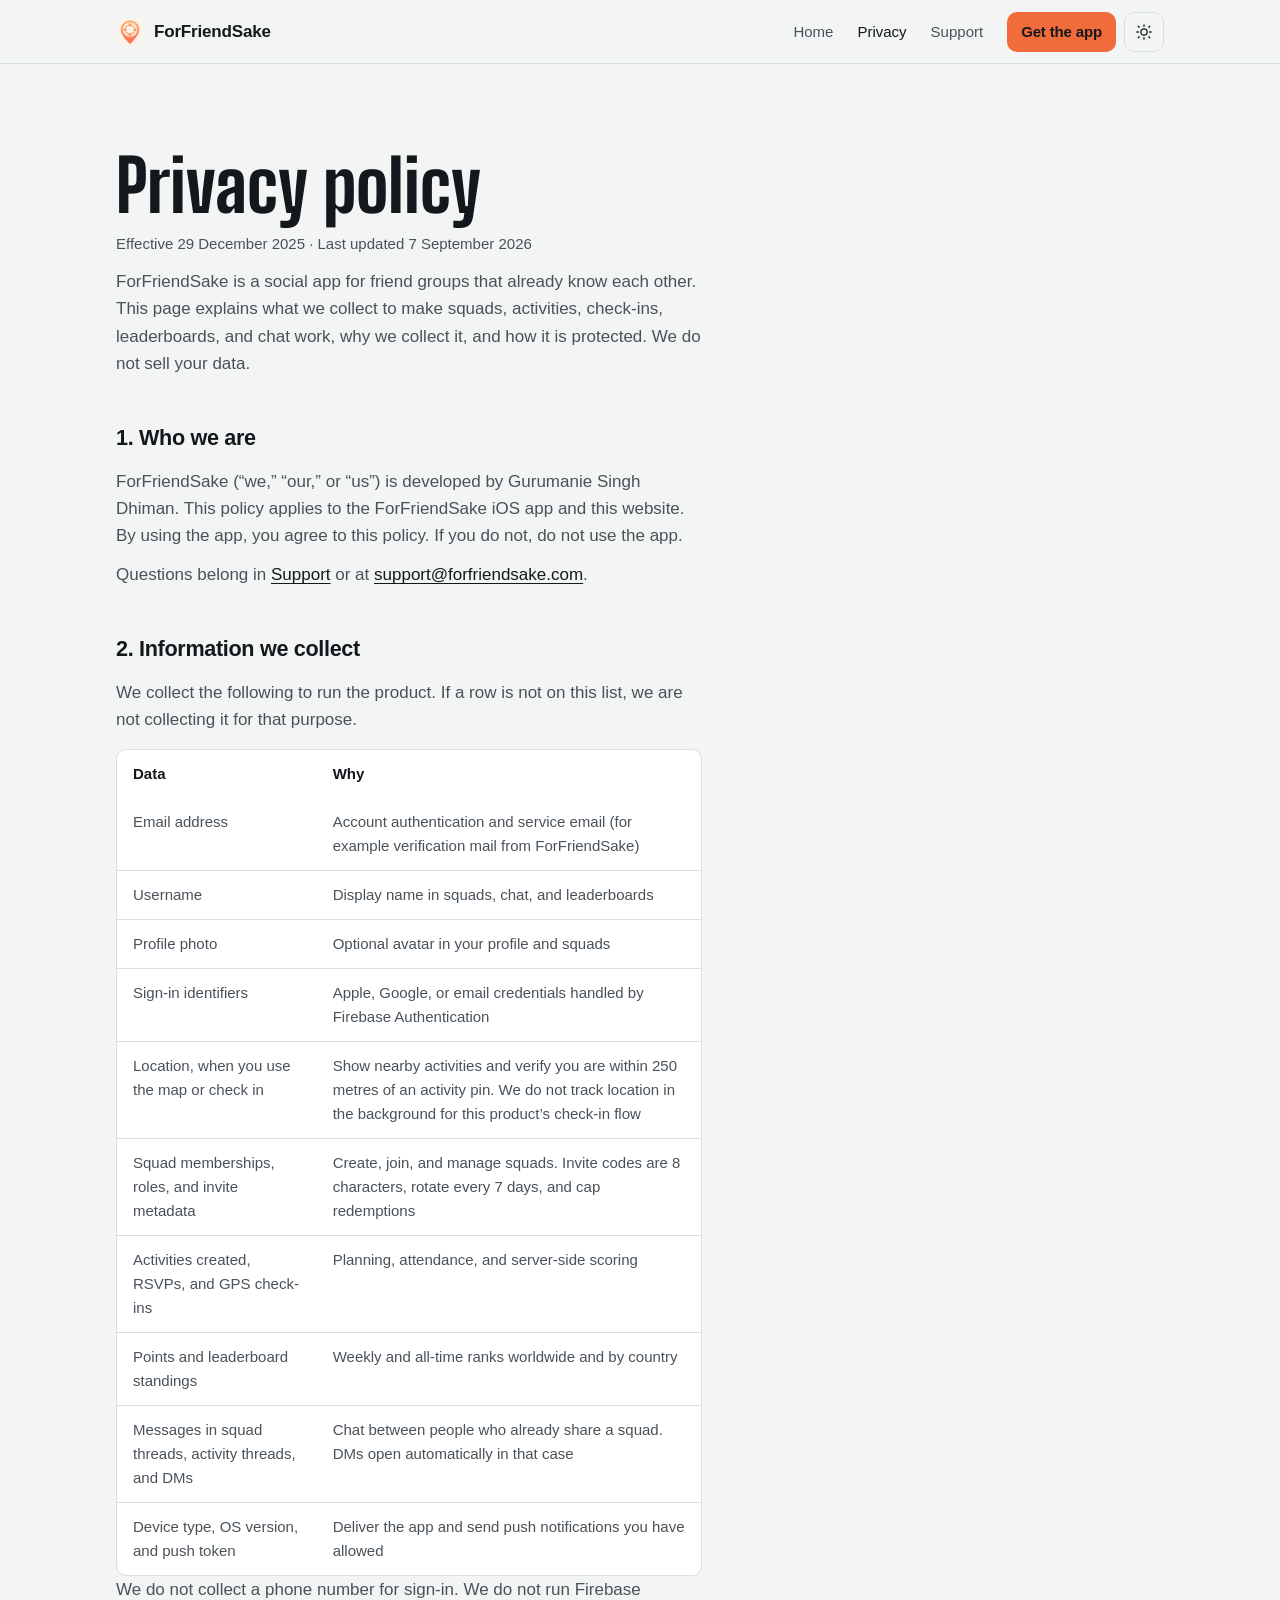
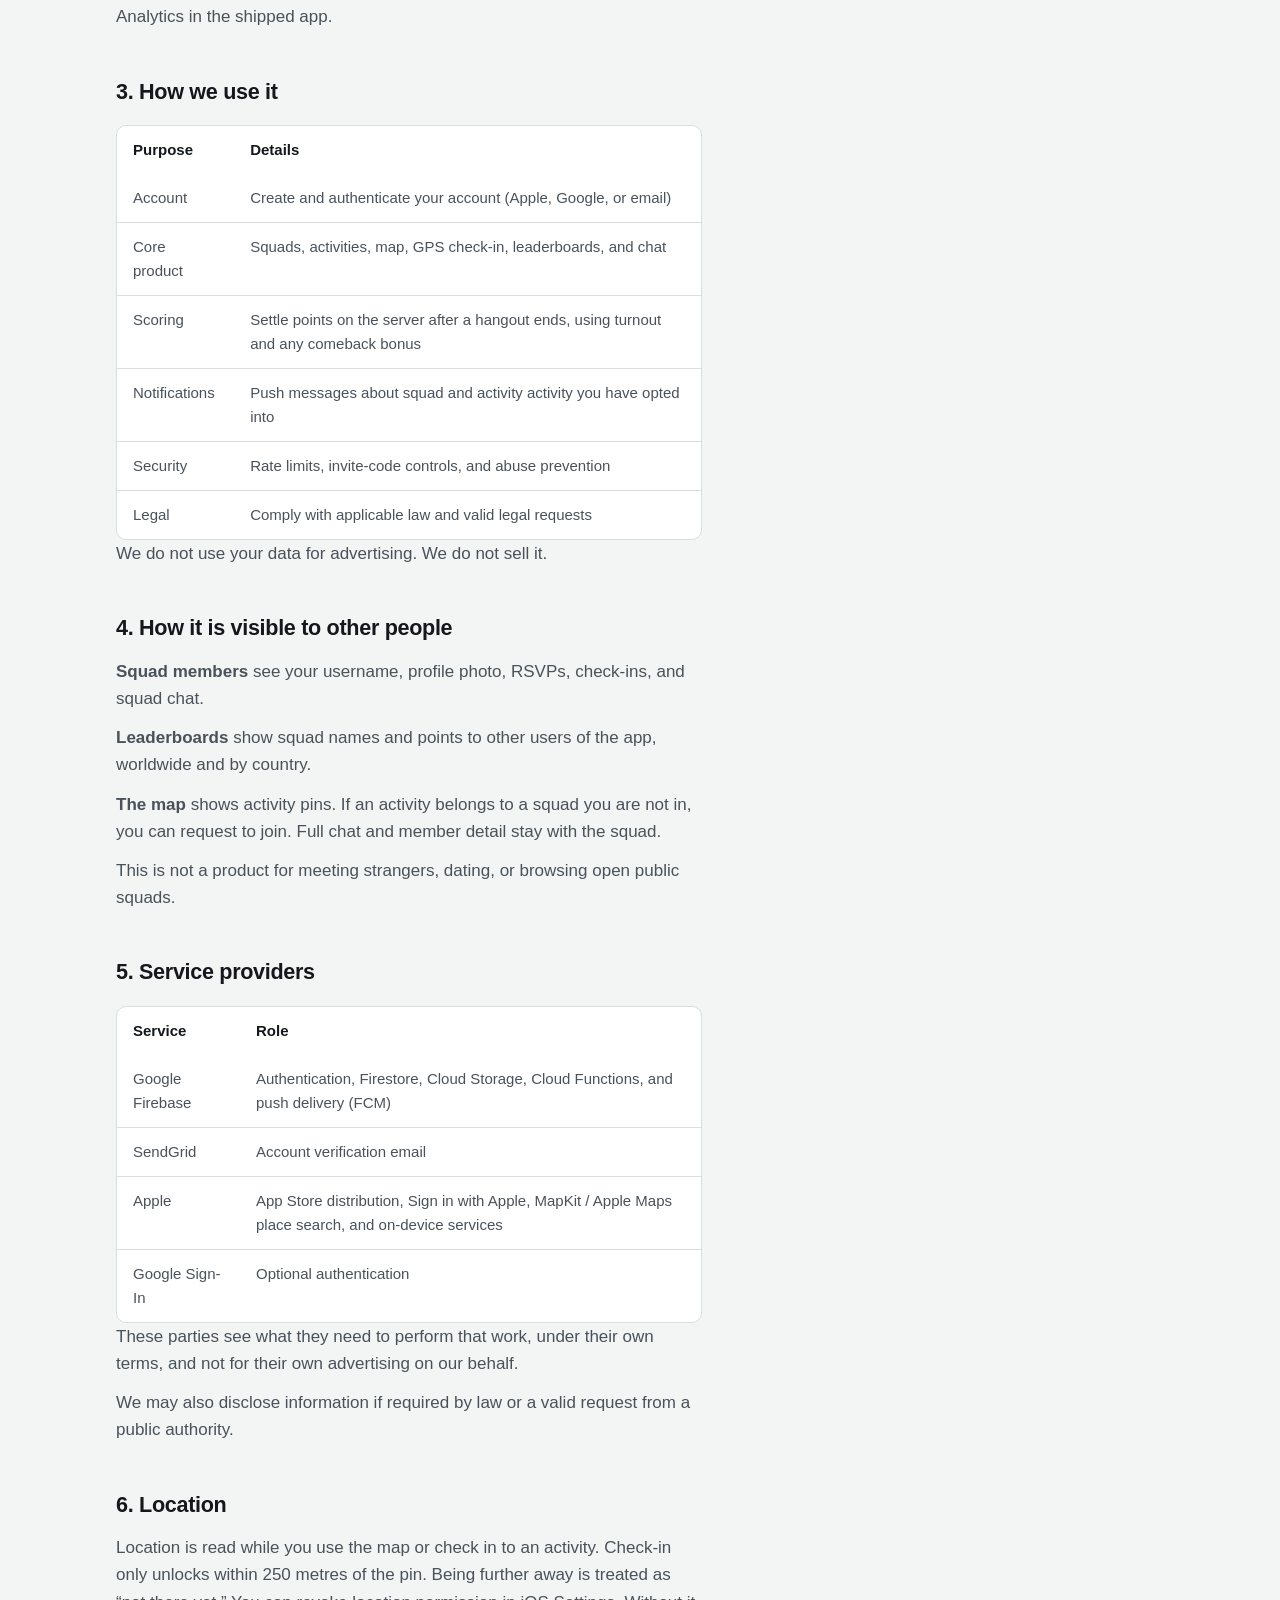
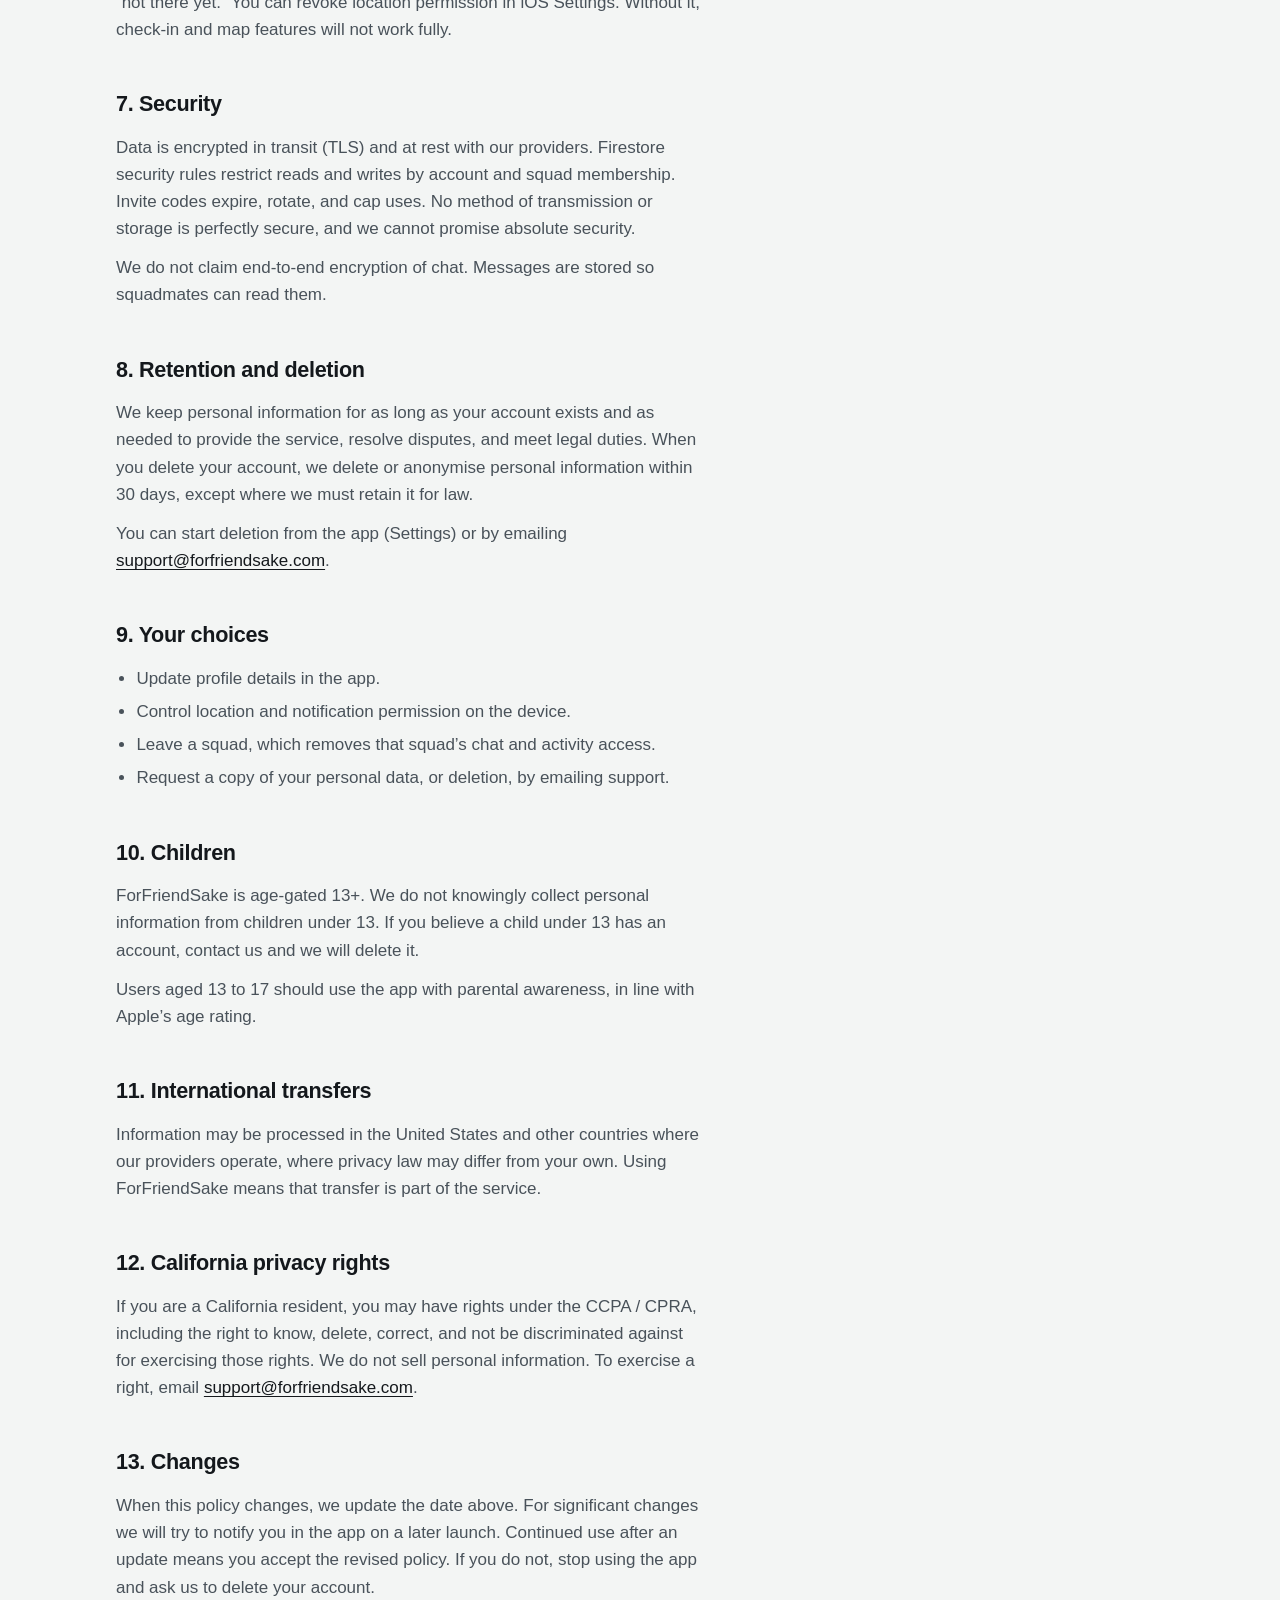
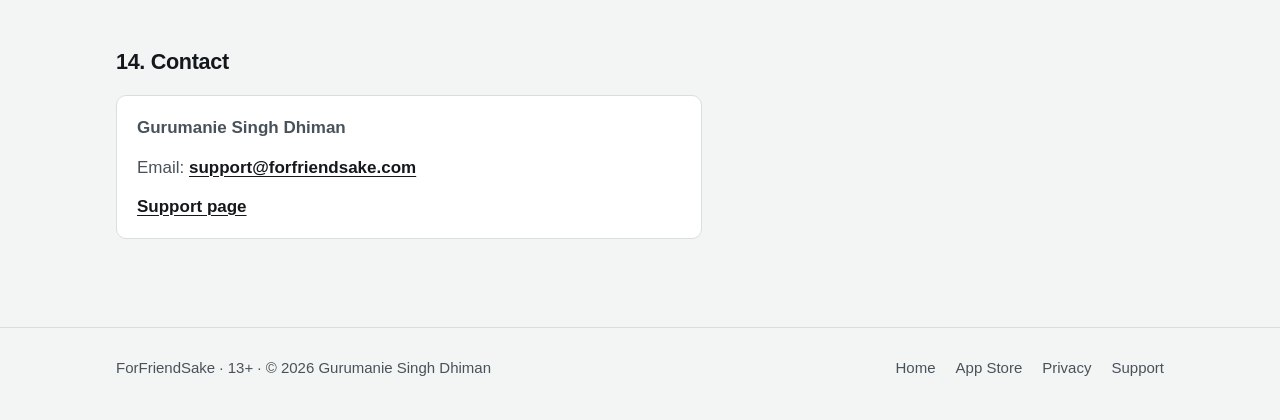
==== commit 0370669d: "Redesign the site and remove AI-template patterns - New palette (cool map-paper ground, flat pin ora" ====
--- a/privacy/index.html
+++ b/privacy/index.html
@@ -2,182 +2,12 @@
 <html lang="en">
 <head>
   <meta charset="UTF-8" />
-  <meta name="viewport" content="width=device-width, initial-scale=1.0" />
-  <title>Privacy policy · ForFriendSake</title>
-  <meta name="description" content="How ForFriendSake collects, uses, and protects account, location, squad, and message data. We do not sell your data." />
-  <link rel="icon" href="assets/favicon.png" type="image/png" />
-  <link rel="canonical" href="https://www.forfriendsake.com/privacy/" />
-  <meta name="theme-color" content="#F9F5ED" />
-  <link rel="preconnect" href="https://fonts.googleapis.com" />
-  <link rel="preconnect" href="https://fonts.gstatic.com" crossorigin />
-  <link href="https://fonts.googleapis.com/css2?family=DM+Serif+Display&display=swap" rel="stylesheet" />
-  <link rel="stylesheet" href="site.css" />
+  <title>Redirecting…</title>
+  <link rel="canonical" href="https://www.forfriendsake.com/privacy.html" />
+  <meta name="robots" content="noindex" />
+  <meta http-equiv="refresh" content="0; url=/privacy.html" />
 </head>
-<body class="page-bg">
-  <a class="skip-link" href="#main">Skip to content</a>
-  <div class="progress-bar" id="progressBar" aria-hidden="true"></div>
-
-  <header class="site-nav">
-    <div class="nav-inner">
-      <a class="nav-brand" href="index.html">
-        <img src="assets/icon.png" width="32" height="32" alt="" />
-        ForFriendSake
-      </a>
-      <nav aria-label="Primary">
-        <ul class="nav-links">
-          <li><a class="nav-link" href="index.html">Home</a></li>
-          <li><a class="nav-link is-current" href="privacy.html" aria-current="page">Privacy</a></li>
-          <li><a class="nav-link" href="support.html">Support</a></li>
-          <li><a class="nav-link" href="https://apps.apple.com/us/app/forfriendsake/id6757169962">App Store</a></li>
-        </ul>
-      </nav>
-      <button class="nav-toggle" id="navToggle" type="button" aria-label="Open menu" aria-controls="navPanel" aria-expanded="false">
-        <svg class="icon-menu" viewBox="0 0 24 24" fill="none" stroke="currentColor" stroke-width="1.7" stroke-linecap="round" aria-hidden="true"><line x1="3" y1="7" x2="21" y2="7"/><line x1="3" y1="12" x2="21" y2="12"/><line x1="3" y1="17" x2="21" y2="17"/></svg>
-        <svg class="icon-close" viewBox="0 0 24 24" fill="none" stroke="currentColor" stroke-width="1.7" stroke-linecap="round" aria-hidden="true"><line x1="5" y1="5" x2="19" y2="19"/><line x1="19" y1="5" x2="5" y2="19"/></svg>
-      </button>
-    </div>
-  </header>
-  <nav class="nav-panel" id="navPanel" aria-label="Mobile">
-    <a href="index.html">Home</a>
-    <a href="privacy.html" aria-current="page">Privacy</a>
-    <a href="support.html">Support</a>
-    <a href="https://apps.apple.com/us/app/forfriendsake/id6757169962">App Store</a>
-  </nav>
-
-  <main id="main" class="doc">
-    <div class="wrap">
-      <header class="doc-header rise d1">
-        <p class="doc-kicker">Legal</p>
-        <h1>Privacy policy</h1>
-        <p class="doc-updated">Effective 29 December 2025 · Last updated 7 September 2026</p>
-        <p class="doc-lede">ForFriendSake is a social app for friend groups that already know each other. This page explains what we collect to make squads, activities, check-ins, leaderboards, and chat work, why we collect it, and how it is protected. We do not sell your data.</p>
-      </header>
-
-      <article>
-        <h2>1. Who we are</h2>
-        <p>ForFriendSake (“we,” “our,” or “us”) is developed by Gurumanie Singh Dhiman. This policy applies to the ForFriendSake iOS app and this website. By using the app, you agree to this policy. If you do not, do not use the app.</p>
-        <p>Questions belong in <a href="support.html">Support</a> or at <a href="mailto:support@forfriendsake.com">support@forfriendsake.com</a>.</p>
-
-        <h2>2. Information we collect</h2>
-        <p>We collect the following to run the product. If a row is not on this list, we are not collecting it for that purpose.</p>
-        <div class="table-wrap">
-          <table>
-            <thead>
-              <tr><th>Data</th><th>Why</th></tr>
-            </thead>
-            <tbody>
-              <tr><td>Email address</td><td>Account authentication and service email (for example verification mail from ForFriendSake)</td></tr>
-              <tr><td>Username</td><td>Display name in squads, chat, and leaderboards</td></tr>
-              <tr><td>Profile photo</td><td>Optional avatar in your profile and squads</td></tr>
-              <tr><td>Sign-in identifiers</td><td>Apple, Google, or email credentials handled by Firebase Authentication</td></tr>
-              <tr><td>Location, when you use the map or check in</td><td>Show nearby activities and verify you are within 250 metres of an activity pin. We do not track location in the background for this product’s check-in flow</td></tr>
-              <tr><td>Squad memberships, roles, and invite metadata</td><td>Create, join, and manage squads. Invite codes are 8 characters, rotate every 7 days, and cap redemptions</td></tr>
-              <tr><td>Activities created, RSVPs, and GPS check-ins</td><td>Planning, attendance, and server-side scoring</td></tr>
-              <tr><td>Points and leaderboard standings</td><td>Weekly and all-time ranks worldwide and by country</td></tr>
-              <tr><td>Messages in squad threads, activity threads, and DMs</td><td>Chat between people who already share a squad. DMs open automatically in that case</td></tr>
-              <tr><td>Device type, OS version, and push token</td><td>Deliver the app and send push notifications you have allowed</td></tr>
-            </tbody>
-          </table>
-        </div>
-        <p>We do not collect a phone number for sign-in. We do not run Firebase Analytics in the shipped app.</p>
-
-        <h2>3. How we use it</h2>
-        <div class="table-wrap">
-          <table>
-            <thead>
-              <tr><th>Purpose</th><th>Details</th></tr>
-            </thead>
-            <tbody>
-              <tr><td>Account</td><td>Create and authenticate your account (Apple, Google, or email)</td></tr>
-              <tr><td>Core product</td><td>Squads, activities, map, GPS check-in, leaderboards, and chat</td></tr>
-              <tr><td>Scoring</td><td>Settle points on the server after a hangout ends, using turnout and any comeback bonus</td></tr>
-              <tr><td>Notifications</td><td>Push messages about squad and activity activity you have opted into</td></tr>
-              <tr><td>Security</td><td>Rate limits, invite-code controls, and abuse prevention</td></tr>
-              <tr><td>Legal</td><td>Comply with applicable law and valid legal requests</td></tr>
-            </tbody>
-          </table>
-        </div>
-        <p>We do not use your data for advertising. We do not sell it.</p>
-
-        <h2>4. How it is visible to other people</h2>
-        <p><strong>Squad members</strong> see your username, profile photo, RSVPs, check-ins, and squad chat.</p>
-        <p><strong>Leaderboards</strong> show squad names and points to other users of the app, worldwide and by country.</p>
-        <p><strong>The map</strong> shows activity pins. If an activity belongs to a squad you are not in, you can request to join. Full chat and member detail stay with the squad.</p>
-        <p>This is not a product for meeting strangers, dating, or browsing open public squads.</p>
-
-        <h2>5. Service providers</h2>
-        <div class="table-wrap">
-          <table>
-            <thead>
-              <tr><th>Service</th><th>Role</th></tr>
-            </thead>
-            <tbody>
-              <tr><td>Google Firebase</td><td>Authentication, Firestore, Cloud Storage, Cloud Functions, and push delivery (FCM)</td></tr>
-              <tr><td>SendGrid</td><td>Account verification email</td></tr>
-              <tr><td>Apple</td><td>App Store distribution, Sign in with Apple, MapKit / Apple Maps place search, and on-device services</td></tr>
-              <tr><td>Google Sign-In</td><td>Optional authentication</td></tr>
-            </tbody>
-          </table>
-        </div>
-        <p>These parties see what they need to perform that work, under their own terms, and not for their own advertising on our behalf.</p>
-        <p>We may also disclose information if required by law or a valid request from a public authority.</p>
-
-        <h2>6. Location</h2>
-        <p>Location is read while you use the map or check in to an activity. Check-in only unlocks within 250 metres of the pin. Being further away is treated as “not there yet.” You can revoke location permission in iOS Settings. Without it, check-in and map features will not work fully.</p>
-
-        <h2>7. Security</h2>
-        <p>Data is encrypted in transit (TLS) and at rest with our providers. Firestore security rules restrict reads and writes by account and squad membership. Invite codes expire, rotate, and cap uses. No method of transmission or storage is perfectly secure, and we cannot promise absolute security.</p>
-        <p>We do not claim end-to-end encryption of chat. Messages are stored so squadmates can read them.</p>
-
-        <h2>8. Retention and deletion</h2>
-        <p>We keep personal information for as long as your account exists and as needed to provide the service, resolve disputes, and meet legal duties. When you delete your account, we delete or anonymise personal information within 30 days, except where we must retain it for law.</p>
-        <p>You can start deletion from the app (Settings) or by emailing <a href="mailto:support@forfriendsake.com">support@forfriendsake.com</a>.</p>
-
-        <h2>9. Your choices</h2>
-        <ul>
-          <li>Update profile details in the app.</li>
-          <li>Control location and notification permission on the device.</li>
-          <li>Leave a squad, which removes that squad’s chat and activity access.</li>
-          <li>Request a copy of your personal data, or deletion, by emailing support.</li>
-        </ul>
-
-        <h2>10. Children</h2>
-        <p>ForFriendSake is age-gated 13+. We do not knowingly collect personal information from children under 13. If you believe a child under 13 has an account, contact us and we will delete it.</p>
-        <p>Users aged 13 to 17 should use the app with parental awareness, in line with Apple’s age rating.</p>
-
-        <h2>11. International transfers</h2>
-        <p>Information may be processed in the United States and other countries where our providers operate, where privacy law may differ from your own. Using ForFriendSake means that transfer is part of the service.</p>
-
-        <h2>12. California privacy rights</h2>
-        <p>If you are a California resident, you may have rights under the CCPA / CPRA, including the right to know, delete, correct, and not be discriminated against for exercising those rights. We do not sell personal information. To exercise a right, email <a href="mailto:support@forfriendsake.com">support@forfriendsake.com</a>.</p>
-
-        <h2>13. Changes</h2>
-        <p>When this policy changes, we update the date above. For significant changes we will try to notify you in the app on a later launch. Continued use after an update means you accept the revised policy. If you do not, stop using the app and ask us to delete your account.</p>
-
-        <h2>14. Contact</h2>
-        <div class="contact-card">
-          <p><strong>Gurumanie Singh Dhiman</strong></p>
-          <p>Email: <a href="mailto:support@forfriendsake.com">support@forfriendsake.com</a></p>
-          <p><a href="support.html">Support page</a></p>
-        </div>
-      </article>
-    </div>
-  </main>
-
-  <footer class="site-footer">
-    <div class="wrap footer-inner">
-      <div>
-        <p class="footer-brand">ForFriendSake</p>
-        <p class="footer-meta">13+ · iOS 26.1+ · © 2026 Gurumanie Singh Dhiman</p>
-      </div>
-      <nav class="footer-links" aria-label="Footer">
-        <a href="index.html">Home</a>
-        <a href="https://apps.apple.com/us/app/forfriendsake/id6757169962">App Store</a>
-        <a href="privacy.html" aria-current="page">Privacy</a>
-        <a href="support.html">Support</a>
-      </nav>
-    </div>
-  </footer>
-  <script src="site.js" defer></script>
+<body>
+  <p><a href="/privacy.html">Continue to the privacy page</a></p>
 </body>
 </html>
